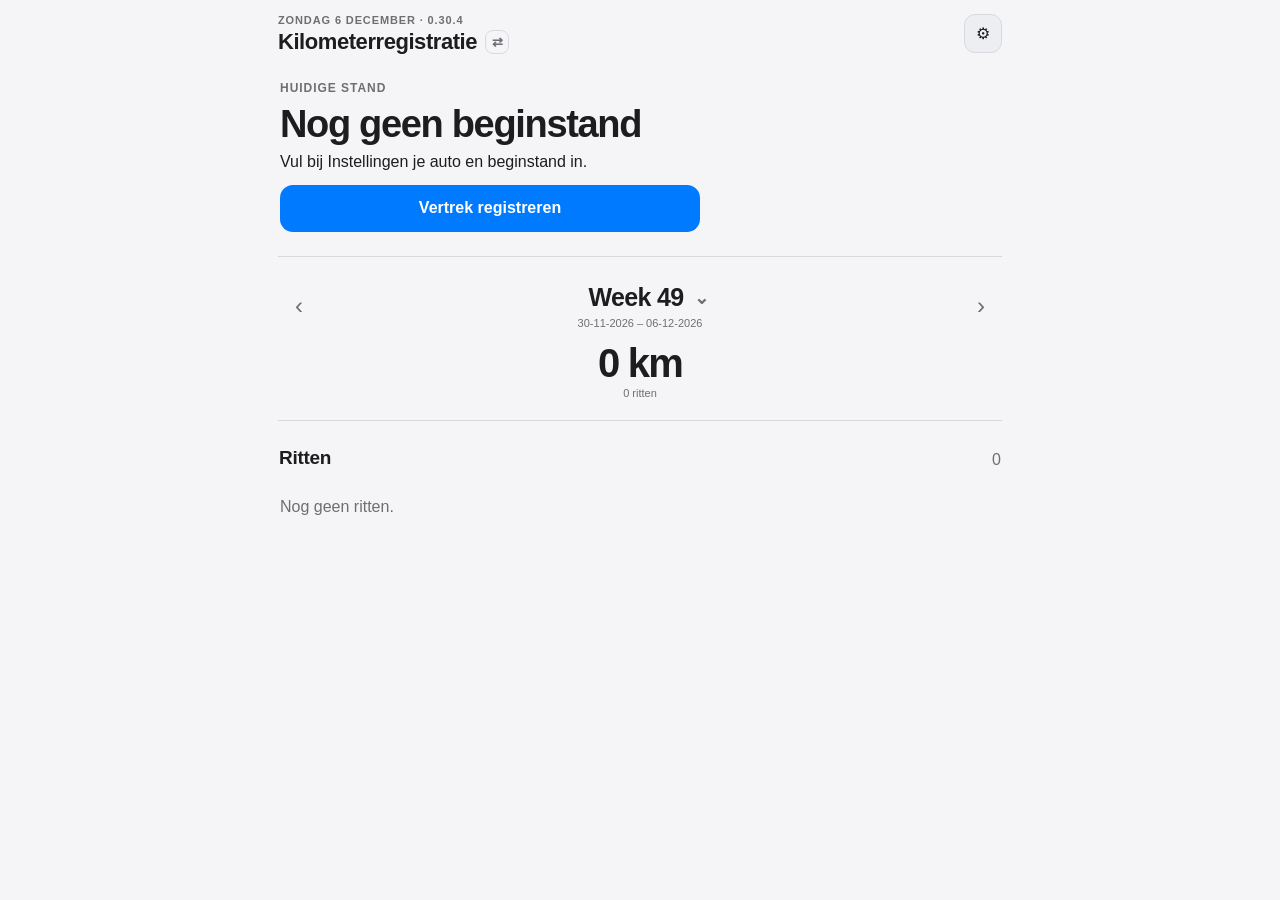
==== index.html @ e136c140 "Restore 0.31.3 feature state after rollback diagnosis" ====
<!doctype html>
<html lang="nl">
<head>
<meta charset="utf-8">
<meta name="viewport" content="width=device-width,initial-scale=1,viewport-fit=cover">
<meta name="theme-color" media="(prefers-color-scheme: light)" content="#f5f5f7">
<meta name="theme-color" media="(prefers-color-scheme: dark)" content="#0a0c0f">
<meta name="apple-mobile-web-app-capable" content="yes">
<meta name="apple-mobile-web-app-status-bar-style" content="black-translucent">
<meta name="apple-mobile-web-app-title" content="Kilometers">
<link rel="manifest" href="./manifest.webmanifest">
<link rel="icon" href="./app-icon.svg" type="image/svg+xml">
<title>Kilometerregistratie</title>
<style>
:root{--bg:#0d1117;--card:#161b22;--card2:#1d2430;--text:#f4f7fb;--muted:#9aa7b7;--line:#2a3442;--accent:#4da3ff;--good:#49d17d;--warn:#ffbd4a;--bad:#ff6767;--r:18px}
*{box-sizing:border-box;min-width:0}html,body{margin:0;background:var(--bg);color:var(--text);font-family:-apple-system,BlinkMacSystemFont,"Segoe UI",sans-serif}body{min-height:100dvh}button,input,select,textarea{font:inherit}.shell{width:100%;max-width:820px;margin:auto;padding:env(safe-area-inset-top) 16px calc(28px + env(safe-area-inset-bottom))}.top{position:sticky;top:0;z-index:10;display:flex;justify-content:space-between;align-items:center;padding:16px 0 20px;background:var(--bg)}.eyebrow,.kicker{font-size:12px;color:var(--muted);text-transform:uppercase;letter-spacing:.08em;font-weight:700}.top h1{margin:3px 0 0;font-size:24px}.hero,.box,.list-item,.summary,.notice,.empty,.accordion{background:var(--card);border:1px solid var(--line);border-radius:var(--r)}.hero{padding:20px;margin-bottom:16px}.hero h2{margin:7px 0;font-size:27px;line-height:1.15}.muted,small,.hint{color:var(--muted)}.btn,.mini,.iconbtn,.action{border:0;cursor:pointer}.btn{min-height:47px;padding:13px 15px;border-radius:13px;background:var(--accent);color:#fff;font-weight:750}.btn.secondary{background:var(--card2);border:1px solid var(--line)}.btn.danger{background:#4b1f24}.btn.full{width:100%}.mini,.iconbtn{padding:9px 11px;border-radius:11px;background:var(--card);border:1px solid var(--line);color:var(--text)}.row{display:flex;gap:9px;flex-wrap:wrap}.row>.btn{flex:1 1 150px}.section{margin-top:20px}.section-title{display:flex;justify-content:space-between;align-items:end;gap:10px;margin-bottom:9px}.section-title h2{margin:0;font-size:20px}.week-head{display:grid;grid-template-columns:42px 1fr 42px;align-items:center;gap:8px;margin-bottom:10px}.week-center{text-align:center}.week-center strong,.week-center small{display:block}.period-tabs{display:grid;grid-template-columns:repeat(4,minmax(0,1fr));gap:5px;padding:5px;margin-bottom:10px;border:1px solid var(--line);border-radius:13px;background:#101722}.period-tabs button{min-width:0;padding:9px 6px;border:0;border-radius:9px;background:transparent;color:var(--muted);font-size:12px;font-weight:750;cursor:pointer}.period-tabs button.active{background:var(--card2);color:var(--text)}.ride-tools{display:grid;grid-template-columns:repeat(2,minmax(0,1fr));gap:8px;margin-top:9px}.ride-tool{padding:11px 12px;border:1px solid var(--line);border-radius:12px;background:#101722;color:var(--text);font-weight:700;text-align:center;cursor:pointer}.route-points{display:grid;gap:7px;margin-top:10px}.route-point{display:flex;gap:9px;align-items:flex-start;padding:10px 11px;border:1px solid var(--line);border-radius:11px;background:#101722}.route-point-icon{flex:0 0 26px;font-size:18px;text-align:center}.route-point-main{flex:1}.route-point-main strong,.route-point-main small{display:block}.route-point-main small{margin-top:2px}.route-point-km{white-space:nowrap;font-size:12px;color:var(--muted)}.summary{overflow:hidden}.summary-head{padding:16px}.summary-label{font-size:11px;color:var(--muted);text-transform:uppercase;letter-spacing:.06em;font-weight:700}.summary-total{display:flex;justify-content:space-between;align-items:end;gap:10px;margin-top:6px}.summary-total strong{font-size:30px;line-height:1}.summary-parts{display:flex;border-top:1px solid var(--line)}.summary-part{flex:1;padding:12px 13px}.summary-part+.summary-part{border-left:1px solid var(--line)}.summary-part span,.summary-part strong{display:block}.summary-part span{font-size:11px;color:var(--muted)}.summary-part strong{margin-top:3px;font-size:16px}.list{display:grid;gap:9px}.list-item{display:flex;align-items:center;gap:11px;padding:13px}.trip{cursor:pointer}.trip-date{flex:0 0 58px;font-size:12px;color:var(--muted)}.trip-main{flex:1;overflow:hidden}.trip-main strong,.trip-main small{display:block}.trip-main small{margin-top:3px}.trip-km{font-weight:800;white-space:nowrap}.chev{font-size:24px;color:var(--muted)}.empty{padding:20px;text-align:center;color:var(--muted)}.form-group{margin:13px 0;width:100%;overflow:hidden}.form-group label{display:block;margin-bottom:6px;font-size:13px;font-weight:700}.form-group input,.form-group select,.form-group textarea{display:block;width:100%;max-width:100%;min-width:0;padding:12px;border:1px solid var(--line);border-radius:11px;background:#0f141b;color:var(--text)}.form-group input[type=date],.form-group input[type=datetime-local]{width:100%;min-width:0;max-width:100%}.form-group textarea{min-height:86px;resize:vertical}.hint{font-size:12px;line-height:1.4}.notice{padding:13px;color:var(--muted);margin:12px 0}.notice.warning{border-color:#6b5424;color:#ffd98a}.route{padding:13px;margin:10px 0;border:1px solid var(--line);border-radius:13px;background:#101722}.route strong,.route small{display:block}.route small{margin-top:4px}.status{display:inline-flex;align-items:center;gap:6px;padding:6px 9px;border:1px solid var(--line);border-radius:999px;font-size:12px;color:var(--muted)}.dot{width:8px;height:8px;border-radius:50%;background:var(--good)}
.accordion{width:100%;margin-bottom:9px;overflow:hidden}.accordion summary{display:flex;align-items:center;gap:10px;padding:15px;list-style:none;cursor:pointer;user-select:none}.accordion summary::-webkit-details-marker{display:none}.accordion-title{flex:1}.accordion-title strong,.accordion-title small{display:block}.accordion-title small{margin-top:3px;white-space:normal;overflow-wrap:anywhere}.accordion-arrow{color:var(--muted);font-size:20px;transition:.18s}.accordion[open] .accordion-arrow{transform:rotate(90deg)}.accordion-body{padding:0 15px 15px;border-top:1px solid var(--line);overflow:hidden}.accordion-body>.form-group:first-child{margin-top:15px}.action-list{display:grid;gap:8px;margin-top:14px}.action{display:flex;align-items:center;gap:10px;width:100%;padding:13px;background:#101722;border:1px solid var(--line);border-radius:12px;color:var(--text);text-align:left}.action-main{flex:1}.action-main strong,.action-main small{display:block}.action-main small{margin-top:3px;white-space:normal;overflow-wrap:anywhere}.location-list{display:grid;gap:8px;margin-top:12px}.location-item{display:flex;align-items:center;gap:9px;padding:11px;border:1px solid var(--line);border-radius:12px;background:#101722}.location-main{flex:1;overflow:hidden}.location-main strong,.location-main small{display:block}.location-main small{margin-top:3px;white-space:normal;overflow-wrap:anywhere}.location-actions{display:flex;gap:5px;margin-left:auto}.grid2{display:grid;grid-template-columns:repeat(2,minmax(0,1fr));gap:8px}.sticky-save{position:sticky;bottom:10px;padding-top:10px;background:linear-gradient(transparent,var(--bg) 40%)}
.modal{position:fixed;inset:0;z-index:50;overflow:auto;padding:20px 12px calc(20px + env(safe-area-inset-bottom));background:rgba(0,0,0,.65)}.modal[hidden]{display:none}.modal-panel{width:100%;max-width:620px;margin:3vh auto;background:var(--bg);border:1px solid var(--line);border-radius:20px;padding:15px}.modal-head{display:flex;justify-content:space-between;align-items:center;gap:10px}.modal-head h2{margin:0;font-size:21px}.close{width:39px;height:39px;border:0;border-radius:50%;background:var(--card2);color:var(--text);font-size:23px}.detail-hero{padding:16px;margin:10px 0 12px;border:1px solid var(--line);border-radius:16px;background:linear-gradient(180deg,#182230,#121820)}.detail-date{font-size:12px;color:var(--muted);margin-bottom:8px}.detail-route{font-size:22px;font-weight:800;line-height:1.2}.detail-route .arrow{color:var(--accent);padding:0 4px}.detail-address{margin-top:7px;font-size:12px;color:var(--muted);line-height:1.4}.detail-grid{display:grid;grid-template-columns:repeat(2,minmax(0,1fr));gap:8px;margin:10px 0}.detail-item{padding:12px;border:1px solid var(--line);border-radius:12px;background:#101722}.detail-item span,.detail-item strong{display:block}.detail-item span{font-size:10px;color:var(--muted);text-transform:uppercase}.detail-item strong{margin-top:4px}.pill{display:inline-flex;padding:6px 9px;border:1px solid var(--line);border-radius:999px;background:var(--card2);font-size:12px;font-weight:700}.detail-note{padding:12px;border:1px solid var(--line);border-radius:12px;background:#101722;line-height:1.4}.divider{height:1px;background:var(--line);margin:15px 0}.toast{position:fixed;z-index:90;left:50%;bottom:26px;max-width:88vw;padding:11px 14px;border-radius:999px;background:#f4f7fb;color:#111;font-weight:700;text-align:center;opacity:0;transform:translate(-50%,12px);transition:.2s;pointer-events:none}.toast.show{opacity:1;transform:translate(-50%,0)}.print-only{display:none}
.day-grid{display:grid;grid-template-columns:repeat(7,minmax(0,1fr));gap:6px;margin:10px 0}.day-option{position:relative}.day-option input{position:absolute;opacity:0;pointer-events:none}.day-option span{display:flex;align-items:center;justify-content:center;min-height:42px;padding:8px 3px;border:1px solid var(--line);border-radius:10px;background:#101722;color:var(--muted);font-size:11px;font-weight:750;cursor:pointer}.day-option input:checked+span{border-color:var(--accent);background:rgba(77,163,255,.13);color:var(--text)}.route-point[data-action]{cursor:pointer}.route-point[data-action]:active{transform:scale(.995)}.route-point-action{align-self:center;color:var(--muted);font-size:21px}.event-actions{display:grid;grid-template-columns:1fr 1fr;gap:8px;margin-top:14px}.suggestion-note{margin-top:6px;font-size:11px;color:var(--muted)}.arrival-location-card{margin:10px 0 12px;padding:13px;border:1px solid var(--line);border-radius:13px;background:#101722}.arrival-location-card strong,.arrival-location-card small{display:block}.arrival-location-card small{margin-top:4px}.arrival-location-change{margin-top:7px;color:var(--accent);font-size:11px;font-weight:700}.recognition-chip{display:inline-flex;margin-top:7px;padding:5px 8px;border:1px solid var(--line);border-radius:999px;color:var(--muted);font-size:10px}.recognition-chip.good{border-color:rgba(73,209,125,.45);color:#9be8b8}.recognition-chip.warn{border-color:rgba(255,189,74,.45);color:#ffd98a}
.trip-type-grid{display:grid;grid-template-columns:repeat(3,minmax(0,1fr));gap:7px;margin:8px 0 16px}.trip-type-option{position:relative}.trip-type-option input{position:absolute;opacity:0;pointer-events:none}.trip-type-option span{display:flex;flex-direction:column;align-items:center;justify-content:center;min-height:52px;padding:10px 6px;border:1px solid var(--line);border-radius:12px;background:#101722;color:var(--muted);font-size:12px;font-weight:750;text-align:center;cursor:pointer}.trip-type-option.suggested span::after{content:'Voorstel';display:block;margin-top:3px;font-size:9px;letter-spacing:.05em;text-transform:uppercase;color:var(--accent)}.trip-type-option input:checked+span{border-color:var(--accent);background:rgba(77,163,255,.13);color:var(--text);box-shadow:inset 0 0 0 1px var(--accent)}.trip-type-hint{margin:-8px 0 14px;text-align:center;font-size:11px;color:var(--muted)}.odo-card{padding:18px 14px 14px;border:1px solid #313b49;border-radius:17px;background:linear-gradient(180deg,#111820,#05080c);box-shadow:inset 0 1px 0 rgba(255,255,255,.04),0 8px 24px rgba(0,0,0,.22);text-align:center}.odo-caption{font-size:10px;letter-spacing:.14em;text-transform:uppercase;color:#8390a0;font-weight:800}.odo-display{display:flex;justify-content:center;gap:3px;margin:11px auto 7px;max-width:100%;overflow:hidden}.odo-digit{display:flex;align-items:center;justify-content:center;width:min(46px,13vw);height:58px;border:1px solid #313947;border-radius:7px;background:linear-gradient(180deg,#242b34,#0a0d11 52%,#1a2027);box-shadow:inset 0 1px 1px rgba(255,255,255,.08),inset 0 -1px 1px rgba(0,0,0,.8);color:#f8fafc;font-family:"SFMono-Regular",Consolas,monospace;font-size:32px;font-weight:750;line-height:1}.odo-digit.swipeable{touch-action:none;user-select:none;-webkit-user-select:none;cursor:ns-resize;position:relative}.odo-digit.swipeable::before{content:'⌃';position:absolute;top:1px;font-family:-apple-system,BlinkMacSystemFont,"Segoe UI",sans-serif;font-size:8px;color:#647181}.odo-digit.swipeable::after{content:'⌄';position:absolute;bottom:1px;font-family:-apple-system,BlinkMacSystemFont,"Segoe UI",sans-serif;font-size:8px;color:#647181}.odo-digit.swipe-flash{border-color:var(--accent);box-shadow:0 0 0 1px var(--accent),inset 0 1px 1px rgba(255,255,255,.08)}.odo-unit{font-size:11px;color:#8390a0;font-weight:800;letter-spacing:.08em}.odo-source{margin-top:8px;color:var(--muted);font-size:12px}.estimate-list{display:grid;grid-template-columns:repeat(2,minmax(0,1fr));gap:7px;margin-top:10px}.estimate-choice{padding:11px 8px;border:1px solid var(--line);border-radius:11px;background:#101722;color:var(--text);text-align:left;cursor:pointer}.estimate-choice strong,.estimate-choice small{display:block}.estimate-choice strong{font-size:15px}.estimate-choice small{margin-top:2px;font-size:10px}.estimate-choice.active{border-color:var(--accent);background:rgba(77,163,255,.12)}.odo-actions{display:grid;grid-template-columns:1fr 1fr;gap:8px;margin-top:12px}.odo-edit{margin-top:10px;padding:12px;border:1px solid var(--line);border-radius:12px;background:#101722}.odo-edit[hidden]{display:none}.arrival-note{margin:10px 0 0;text-align:center;font-size:11px;color:var(--muted)}.odo-swipe-hint{margin:8px 0 0;text-align:center;font-size:10px;color:#7f8b99}
@media(max-width:480px){.day-grid{grid-template-columns:repeat(4,minmax(0,1fr))}.event-actions{grid-template-columns:1fr}.odo-digit{height:52px;font-size:28px}.estimate-list{grid-template-columns:1fr}.odo-actions{grid-template-columns:1fr}.shell{padding-left:12px;padding-right:12px}.period-tabs{gap:3px;padding:4px}.period-tabs button{font-size:11px;padding:8px 4px}.ride-tools{grid-template-columns:1fr 1fr}.grid2,.detail-grid{grid-template-columns:1fr}.summary-parts{flex-wrap:wrap}.summary-part{flex:1 1 33%}.row{flex-direction:column}.row>.btn{flex:auto;width:100%}.location-item{align-items:flex-start;flex-wrap:wrap}.location-main{flex:1 1 180px}.grid2.buttons{grid-template-columns:1fr}.accordion-body{padding:0 13px 13px}.accordion summary{padding:14px}}
@media print{body{background:#fff;color:#000}.shell,.modal,.toast{display:none!important}.print-only{display:block;padding:20px}.print-only .summary,.print-only .list-item{background:#fff;color:#000;border-color:#ccc}.print-only small,.print-only .muted{color:#555}}
.period-navigator{margin-top:2px;padding:12px;background:var(--card);border:1px solid var(--line);border-radius:var(--r);touch-action:pan-y;user-select:none;-webkit-user-select:none}.period-nav-head{display:grid;grid-template-columns:42px minmax(0,1fr) 42px;align-items:center;gap:8px;margin-bottom:10px}.period-center{text-align:center;display:flex;flex-direction:column;align-items:center;gap:3px}.period-center strong{font-size:18px;line-height:1.15}.period-center small{font-size:11px}.period-mode-chip{border:1px solid var(--line);border-radius:999px;padding:5px 10px;background:var(--card2);color:var(--text);font-size:11px;font-weight:800;cursor:pointer}.period-mode-chip::after{content:' ▾';color:var(--muted)}.period-arrow-spacer{width:42px}.period-navigator .summary{border-radius:14px}.period-gesture-hint{margin-top:9px;text-align:center;color:var(--muted);font-size:10px;line-height:1.35}.period-choice-list{display:grid;grid-template-columns:repeat(2,minmax(0,1fr));gap:8px;margin-top:14px}.period-choice{min-height:52px;padding:10px;border:1px solid var(--line);border-radius:12px;background:#101722;color:var(--text);font-weight:750;text-align:center;cursor:pointer}.period-choice.active{border-color:var(--accent);background:rgba(77,163,255,.13)}

/* 0.22.0 — rustige, doorlopende iOS-achtige weergave */
:root{--bg:#0a0c0f;--card:#11151a;--card2:#171c23;--line:#242a33;--r:14px}
body{background:var(--bg)}
.shell{max-width:760px;padding-left:18px;padding-right:18px}
.top{padding:14px 0 16px;background:rgba(10,12,15,.94);backdrop-filter:saturate(140%) blur(14px);-webkit-backdrop-filter:saturate(140%) blur(14px)}
.top h1{font-size:22px;letter-spacing:-.02em}.eyebrow{font-size:11px}
.hero{background:transparent;border:0;border-bottom:1px solid var(--line);border-radius:0;padding:10px 2px 24px;margin:0 0 6px}
.hero h2{font-size:32px;letter-spacing:-.035em;margin:8px 0 6px}.hero p{margin:6px 0 14px}
.hero .btn.full{max-width:420px}.hero .btn.secondary{background:transparent;border:0;color:var(--accent);padding-left:7px;padding-right:7px;min-height:40px}
.hero .row{margin-top:13px!important}.ride-tools{display:flex;gap:2px;margin-top:5px;flex-wrap:wrap}.ride-tool{flex:1 1 120px;background:transparent;border:0;border-radius:0;color:var(--muted);padding:9px 8px;font-weight:650}.ride-tool:active{color:var(--text)}
.status{border:0;background:transparent;padding:5px 0}.dot{width:7px;height:7px}
.period-navigator{margin-top:0!important;padding:20px 0 18px!important;background:transparent!important;border:0!important;border-bottom:1px solid var(--line)!important;border-radius:0!important}
.period-nav-head{margin-bottom:5px!important}.period-center{gap:4px!important}.period-center strong{font-size:25px!important;letter-spacing:-.025em}.period-center small{font-size:11px!important}.period-mode-chip{background:transparent!important;border:0!important;padding:3px 8px!important;color:var(--muted)!important}.period-mode-chip:active{color:var(--text)!important}
.period-navigator .mini{background:transparent;border:0;font-size:24px;color:var(--muted)}
.period-navigator .summary{background:transparent;border:0;border-radius:0!important;overflow:visible}.period-navigator .summary-head{padding:9px 0 3px}.period-navigator .summary-label{display:none}.period-navigator .summary-total{display:flex;flex-direction:column;align-items:center;gap:4px;margin:0}.period-navigator .summary-total strong{font-size:40px;letter-spacing:-.045em}.period-navigator .summary-total small{font-size:11px}
.period-navigator .summary-parts{justify-content:center;gap:20px;border:0;flex-wrap:wrap}.period-navigator .summary-part{flex:0 0 auto;padding:8px 0}.period-navigator .summary-part+.summary-part{border:0}.period-navigator .summary-part span,.period-navigator .summary-part strong{display:inline;font-size:11px}.period-navigator .summary-part strong{margin:0 0 0 4px;font-size:12px}.period-gesture-hint{margin-top:5px!important;opacity:.72}
.section{margin-top:26px}.section-title{margin-bottom:7px;padding:0 1px}.section-title h2{font-size:19px;letter-spacing:-.015em}
.list{gap:0;border-top:1px solid var(--line)}.list-item{background:transparent;border:0;border-bottom:1px solid var(--line);border-radius:0;padding:14px 2px}.trip-date{flex-basis:66px}.trip-main strong{font-size:14px}.trip-main small{font-size:11px}.trip-km{font-size:14px}.chev{font-size:20px;opacity:.65}.empty{background:transparent;border:0;border-radius:0;padding:22px 2px;text-align:left}
.route-points{gap:0;border-top:1px solid var(--line)}.route-point{background:transparent;border:0;border-bottom:1px solid var(--line);border-radius:0;padding:12px 2px}
.accordion{background:transparent;border:0;border-bottom:1px solid var(--line);border-radius:0;margin:0}.accordion summary{padding:16px 2px}.accordion-body{padding:0 2px 18px;border-top:0}.accordion-title small{font-size:11px}.accordion-arrow{font-size:18px}.action-list{gap:0;border-top:1px solid var(--line)}.action{background:transparent;border:0;border-bottom:1px solid var(--line);border-radius:0;padding:13px 2px}
.location-list{gap:0;border-top:1px solid var(--line)}.location-item{background:transparent;border:0;border-bottom:1px solid var(--line);border-radius:0;padding:12px 2px}.location-actions .mini{background:transparent;border:0;color:var(--accent)}
.notice{background:transparent;border:0;border-radius:0;padding:10px 0}.notice.warning{border:0;border-left:2px solid #6b5424;padding-left:10px}.route{background:transparent;border:0;border-left:2px solid var(--line);border-radius:0;padding:8px 0 8px 12px}
.form-group input,.form-group select,.form-group textarea{background:#10141a;border-color:#252c35;border-radius:10px}.sticky-save{background:linear-gradient(transparent,var(--bg) 44%)}
.modal-panel{border-color:#252c35}.detail-hero{border:0;background:#10141a}.detail-item,.detail-note{background:#10141a;border-color:#252c35}
@media(max-width:520px){.shell{padding-left:16px;padding-right:16px}.hero h2{font-size:30px}.period-center strong{font-size:23px!important}.period-navigator .summary-total strong{font-size:38px}.period-navigator .summary-parts{gap:13px}.trip-date{flex-basis:60px}}


/* 0.23.0 — focus op rit, tijd en rustige interactie */
.active-route{display:grid;gap:4px;margin:10px 0 12px;font-size:28px;line-height:1.08;letter-spacing:-.035em}.active-route span{font-size:20px;color:var(--accent);line-height:1}.active-meta{display:flex;gap:10px;align-items:center;justify-content:space-between;flex-wrap:wrap;color:var(--muted);font-size:12px}.arrival-main{margin-top:18px;min-height:52px}.active-points{margin-top:7px}.home-odometer{font-size:38px!important}.smart-insight{margin-top:12px;padding:9px 0;border-top:1px solid var(--line);color:var(--muted);font-size:12px;line-height:1.45}.smart-insight strong{color:var(--text)}
.trip-group{margin-top:18px}.trip-group:first-child{margin-top:0}.trip-group-title{padding:0 2px 7px;color:var(--muted);font-size:11px;font-weight:800;text-transform:uppercase;letter-spacing:.06em}.backup-reminder{display:flex;align-items:center;justify-content:space-between;gap:12px;padding:11px 2px;border-bottom:1px solid var(--line);color:var(--muted);font-size:12px}.backup-reminder button{border:0;background:transparent;color:var(--accent);font-weight:750;padding:6px 0}.backup-status{padding-top:13px}.backup-status strong,.backup-status small{display:block}.backup-status small{margin-top:4px}.active-dock{position:fixed;z-index:25;left:50%;bottom:max(10px,env(safe-area-inset-bottom));transform:translateX(-50%);width:min(calc(100% - 24px),620px);display:flex;gap:6px;padding:7px;background:rgba(18,22,28,.94);border:1px solid var(--line);border-radius:16px;box-shadow:0 12px 34px rgba(0,0,0,.4);backdrop-filter:blur(18px);-webkit-backdrop-filter:blur(18px)}.active-dock button{flex:1;min-height:43px;border:0;border-radius:11px;background:transparent;color:var(--text);font-weight:750}.active-dock .dock-arrive{background:var(--accent);color:#fff;flex:1.25}.has-active-trip .shell{padding-bottom:calc(105px + env(safe-area-inset-bottom))}.period-gesture-hint{display:none!important}
.undo-completion{display:flex;align-items:center;justify-content:space-between;gap:14px;padding:12px 2px;border-bottom:1px solid var(--line)}.undo-completion-copy{min-width:0}.undo-completion strong,.undo-completion small{display:block}.undo-completion strong{font-size:13px}.undo-completion small{margin-top:2px;color:var(--muted);font-size:11px;white-space:nowrap;overflow:hidden;text-overflow:ellipsis}.undo-completion button{flex:0 0 auto;border:0;background:transparent;color:var(--accent);font-weight:800;padding:7px 0}
@media(max-width:520px){.active-route{font-size:26px}.active-meta{align-items:flex-start;flex-direction:column;gap:5px}.active-dock{width:calc(100% - 18px);bottom:max(7px,env(safe-area-inset-bottom))}.active-dock button{font-size:12px}}


/* 0.24.0 — ritten inline en veegacties */
.trip-entry{position:relative}.trip-swipe-row{position:relative;overflow:hidden}.trip-swipe-actions{position:absolute;z-index:1;inset:0 0 0 auto;display:flex;justify-content:flex-end}.trip-swipe-action{width:84px;border:0;color:#fff;font-size:12px;font-weight:800}.swipe-edit{background:#2869b6}.swipe-delete{background:#9b3037}.trip-swipe-row.delete-armed .swipe-delete{background:#c73d46}.trip-swipe-surface{position:relative;z-index:2;background:var(--bg)!important;touch-action:pan-y;transition:transform .18s ease;user-select:none;-webkit-user-select:none}.trip-swipe-surface .chev{transition:transform .16s ease}.trip-entry.expanded .trip-swipe-surface{border-bottom-color:transparent}.trip-entry.expanded .trip-swipe-surface .chev{transform:rotate(90deg)}
.trip-inline-details{padding:2px 2px 14px 13px;border-bottom:1px solid var(--line)}.trip-inline-grid{display:grid;grid-template-columns:repeat(3,minmax(0,1fr));gap:12px;padding:8px 0}.trip-inline-item span,.trip-inline-item strong{display:block}.trip-inline-item span{font-size:10px;color:var(--muted);text-transform:uppercase;letter-spacing:.05em}.trip-inline-item strong{margin-top:3px;font-size:12px}.trip-inline-note{margin-top:4px;color:var(--muted);font-size:12px;line-height:1.4}.trip-inline-meta{margin-top:6px;color:var(--muted);font-size:11px}.trip-inline-actions{display:flex;justify-content:flex-end;margin-top:8px}.trip-inline-actions button{border:0;background:transparent;color:var(--accent);padding:5px 0 5px 12px;font-weight:750}.trip-swipe-hint{margin-top:5px;color:var(--muted);font-size:11px}
@media(max-width:520px){.trip-inline-details{padding-left:13px}.trip-inline-grid{grid-template-columns:repeat(2,minmax(0,1fr));gap:9px 14px}.trip-swipe-action{width:78px}}

/* 0.25.0 — swipe opent direct bewerken; tussenpunten en adressen inline */
.swipe-row{position:relative;overflow:hidden;border-radius:12px}.swipe-actions{position:absolute;z-index:1;inset:0 0 0 auto;display:flex;justify-content:flex-end}.swipe-action{width:84px;border:0;color:#fff;font-size:12px;font-weight:800}.swipe-edit{background:#2869b6}.swipe-delete{background:#9b3037}.swipe-row.delete-armed .swipe-delete{background:#c73d46}.swipe-surface{position:relative;z-index:2;touch-action:pan-y;transition:transform .18s ease;user-select:none;-webkit-user-select:none}.inline-route-stack{margin:8px 0 10px;border-top:1px solid var(--line);border-bottom:1px solid var(--line)}.inline-route-stop{display:grid;grid-template-columns:22px 1fr;gap:8px;padding:10px 0}.inline-route-stop+.inline-route-stop{border-top:1px solid var(--line)}.inline-route-stop .stop-icon{color:var(--accent);font-size:12px;padding-top:2px;text-align:center}.inline-route-stop strong,.inline-route-stop small{display:block}.inline-route-stop small{margin-top:2px;line-height:1.35}.inline-waypoint-title{padding:8px 0 4px;color:var(--muted);font-size:10px;font-weight:800;text-transform:uppercase;letter-spacing:.06em}.inline-event-swipe{margin:0 -2px}.inline-event-surface{display:grid;grid-template-columns:26px minmax(0,1fr) auto;gap:8px;align-items:start;padding:10px 2px;background:var(--bg);border-top:1px solid var(--line);cursor:pointer}.inline-event-icon{text-align:center}.inline-event-main strong,.inline-event-main small{display:block}.inline-event-main small{margin-top:2px;line-height:1.35}.inline-event-km{white-space:nowrap;color:var(--muted);font-size:11px;padding-top:2px}.location-swipe-row{border-radius:10px}.location-swipe-surface{background:#10141a!important}.location-swipe-surface .chev{margin-left:auto}.trip-inline-meta{margin-top:8px}.trip-inline-details .trip-inline-actions{margin-top:10px}.swipe-delete-off-note{margin-top:5px;color:var(--muted);font-size:11px}
@media(max-width:520px){.swipe-action{width:78px}.inline-event-surface{grid-template-columns:24px minmax(0,1fr) auto}.inline-route-stack{margin-left:0}}


/* 0.26.0 — categorie-kleuren, kilometerstanden en privé-tijden */
:root{--business:#a875ff;--commute:#4da3ff;--private:#49d17d}
.category-business{--category-color:var(--business)}.category-commute{--category-color:var(--commute)}.category-private{--category-color:var(--private)}.category-other{--category-color:var(--muted)}
.trip-swipe-surface.category-business,.trip-swipe-surface.category-commute,.trip-swipe-surface.category-private{border-left:3px solid var(--category-color)!important;padding-left:10px}
.trip-swipe-surface.category-business .trip-km,.trip-swipe-surface.category-commute .trip-km,.trip-swipe-surface.category-private .trip-km{color:var(--category-color)}
.summary-part.category-business strong,.summary-part.category-business span{color:var(--business)}.summary-part.category-commute strong,.summary-part.category-commute span{color:var(--commute)}.summary-part.category-private strong,.summary-part.category-private span{color:var(--private)}
.status.category-business{border-color:var(--business);color:var(--business)}.status.category-commute{border-color:var(--commute);color:var(--commute)}.status.category-private{border-color:var(--private);color:var(--private)}.status.category-business .dot{background:var(--business)}.status.category-commute .dot{background:var(--commute)}.status.category-private .dot{background:var(--private)}
.trip-type-option.category-business input:checked+span{border-color:var(--business);background:rgba(168,117,255,.13);box-shadow:inset 0 0 0 1px var(--business)}.trip-type-option.category-commute input:checked+span{border-color:var(--commute);background:rgba(77,163,255,.13);box-shadow:inset 0 0 0 1px var(--commute)}.trip-type-option.category-private input:checked+span{border-color:var(--private);background:rgba(73,209,125,.13);box-shadow:inset 0 0 0 1px var(--private)}
.trip-type-option.category-business.suggested span::after{color:var(--business)}.trip-type-option.category-commute.suggested span::after{color:var(--commute)}.trip-type-option.category-private.suggested span::after{color:var(--private)}
.private-time-grid{display:grid;grid-template-columns:repeat(2,minmax(0,1fr));gap:10px}.private-time-grid .form-group{margin:0}.route-points-swipe{gap:7px}.route-points-swipe .inline-event-swipe{border-radius:11px}.route-points-swipe .inline-event-surface{padding:10px 11px;border:1px solid var(--line);border-radius:11px;background:#101722}
@media(max-width:420px){.private-time-grid{grid-template-columns:1fr}}

/* 0.26.1 — autosave instellingen, schuifjes en compacte datum/tijdvelden */
.form-group input[type=date],.form-group input[type=time],.form-group input[type=datetime-local]{display:block;width:100%;max-width:100%;min-width:0;inline-size:100%;overflow:hidden}
.form-group input[type=date]::-webkit-date-and-time-value,.form-group input[type=time]::-webkit-date-and-time-value,.form-group input[type=datetime-local]::-webkit-date-and-time-value{text-align:left;min-width:0}
.time-pair{display:grid;grid-template-columns:repeat(auto-fit,minmax(210px,1fr));gap:8px}.private-time-grid{display:grid;grid-template-columns:repeat(auto-fit,minmax(140px,1fr));gap:8px}.time-pair>.form-group,.private-time-grid>.form-group{margin:8px 0}
.settings-autosave{margin:-2px 0 14px;color:var(--muted);font-size:12px}.range-setting{padding:14px 0 4px;border-top:1px solid var(--line)}.range-setting-head{display:flex;align-items:flex-start;justify-content:space-between;gap:12px}.range-setting-head strong,.range-setting-head small{display:block}.range-setting-head small{margin-top:3px;line-height:1.35}.range-value{flex:0 0 auto;color:var(--accent);font-size:12px;font-weight:800;white-space:nowrap}.range-setting input[type=range]{width:100%;margin:14px 0 4px;accent-color:var(--accent)}.range-scale{display:flex;justify-content:space-between;color:var(--muted);font-size:10px}.toggle-list{display:grid;gap:2px;margin-top:10px}.toggle-row{display:flex;align-items:center;gap:14px;padding:12px 0;border-bottom:1px solid var(--line)}.toggle-row:last-child{border-bottom:0}.toggle-copy{flex:1}.toggle-copy strong,.toggle-copy small{display:block}.toggle-copy small{margin-top:3px;line-height:1.35}.toggle{position:relative;display:inline-block;flex:0 0 50px;width:50px;height:30px}.toggle input{position:absolute;opacity:0;pointer-events:none}.toggle-slider{position:absolute;inset:0;border-radius:999px;background:#343d49;transition:.18s;cursor:pointer}.toggle-slider::after{content:'';position:absolute;width:24px;height:24px;left:3px;top:3px;border-radius:50%;background:#fff;box-shadow:0 1px 4px rgba(0,0,0,.35);transition:.18s}.toggle input:checked+.toggle-slider{background:var(--accent)}.toggle input:checked+.toggle-slider::after{transform:translateX(20px)}


/* 0.26.2 — compacte rit-tijdlijn en privédeel */
.trip-km-stack{display:flex;flex-direction:column;align-items:flex-end;line-height:1.15}.trip-km-stack>span{font-size:14px;font-weight:800}.trip-private-sub{display:block!important;margin-top:3px;color:var(--private)!important;font-size:10px!important;font-weight:700;white-space:nowrap}
.inline-route-stop{grid-template-columns:66px 22px minmax(0,1fr);align-items:center}.inline-stop-time,.inline-event-time{color:var(--muted);font-size:10px;line-height:1.2;text-align:left}.inline-stop-time strong,.inline-event-time span,.inline-event-time strong{display:block}.inline-stop-time strong,.inline-event-time strong{color:var(--text);font-size:11px;font-weight:750}.inline-event-time span{margin-bottom:2px;font-size:9px}.inline-event-surface{grid-template-columns:66px 26px minmax(0,1fr) auto;align-items:center}
@media(max-width:520px){.inline-route-stop{grid-template-columns:60px 20px minmax(0,1fr)}.inline-event-surface{grid-template-columns:60px 24px minmax(0,1fr) auto}.trip-private-sub{font-size:9px!important}}

/* 0.27.4 — locaties en onderweg in dezelfde rijstijl als ritten */
.route-points-swipe,.location-list{gap:0;border-top:1px solid var(--line)}
.route-points-swipe .inline-event-swipe,.location-swipe-row{margin:0;border-radius:0}
.route-points-swipe .inline-event-surface,.location-swipe-surface{background:var(--bg)!important;border:0;border-bottom:1px solid var(--line);border-radius:0;padding:14px 2px;box-shadow:none}
.route-points-swipe .inline-event-surface,.location-swipe-surface{gap:11px}
.location-swipe-surface .chev{margin-left:auto}

/* 0.27.5 — volg het lichte/donkere systeemthema */
:root{color-scheme:dark}
@media (prefers-color-scheme:light){
:root{color-scheme:light;--bg:#f5f5f7;--card:#ffffff;--card2:#eceef2;--text:#1d1d1f;--muted:#6e6e73;--line:#d7d9de;--accent:#007aff;--good:#248a3d;--warn:#8a5b00;--bad:#d70015;--business:#6e4fc5;--commute:#006edc;--private:#248a3d}
html,body{background:var(--bg);color:var(--text)}
.top{background:rgba(245,245,247,.94)}
.period-tabs,.period-choice,.day-option span,.trip-type-option span,.arrival-location-card,.estimate-choice,.odo-edit{background:#fff}
.form-group input,.form-group select,.form-group textarea{background:#fff;border-color:var(--line);color:var(--text)}
.modal{background:rgba(0,0,0,.28)}.modal-panel{background:var(--bg);border-color:var(--line);box-shadow:0 18px 48px rgba(0,0,0,.16)}
.detail-hero,.detail-item,.detail-note{background:#fff;border-color:var(--line)}
.btn.secondary,.mini,.iconbtn,.close,.pill{background:var(--card2);color:var(--text)}.btn.danger{background:#ffe5e7;color:#a4000f}
.toggle-slider{background:#c7c7cc}
.notice.warning{border-left-color:#b37a00;color:#7a5100}.recognition-chip.good{border-color:rgba(36,138,61,.4);color:#187a32}.recognition-chip.warn{border-color:rgba(138,91,0,.4);color:#7a5100}
.active-dock{background:rgba(255,255,255,.94);box-shadow:0 12px 34px rgba(0,0,0,.16)}
.odo-card{border-color:#d0d4da;background:linear-gradient(180deg,#fff,#eef0f3);box-shadow:inset 0 1px 0 rgba(255,255,255,.8),0 8px 24px rgba(0,0,0,.08)}
.odo-digit{border-color:#c8ccd2;background:linear-gradient(180deg,#fff,#e3e6ea 52%,#f7f8f9);box-shadow:inset 0 1px 1px rgba(255,255,255,.9),inset 0 -1px 1px rgba(0,0,0,.12);color:#111}.odo-caption,.odo-unit,.odo-swipe-hint{color:#6e6e73}.odo-digit.swipeable::before,.odo-digit.swipeable::after{color:#8a8f98}
.toast{background:#1d1d1f;color:#fff}
}

/* 0.27.6 — locatie-acties in instellingen */
.location-quick-actions{display:grid;grid-template-columns:repeat(2,minmax(0,1fr));gap:8px;margin-top:13px}
.location-quick-actions.known{grid-template-columns:minmax(0,1fr) minmax(0,3fr)}
.location-quick-actions .btn{width:100%;min-width:0}
.location-quick-actions .current-known{border-color:rgba(73,209,125,.45);color:var(--good)}
.location-current-status{min-height:17px;margin-top:6px;color:var(--muted);font-size:11px;line-height:1.35}
.location-current-status.known{color:var(--good)}


/* 0.27.7 — slimme aankomstschatting en uitlegbaar voorstel */
.odo-source-row{display:flex;align-items:center;justify-content:center;gap:7px;margin-top:8px}.odo-source-row .odo-source{margin-top:0}.estimate-info-btn{display:inline-flex;align-items:center;justify-content:center;width:24px;height:24px;padding:0;border:1px solid var(--line);border-radius:50%;background:transparent;color:var(--muted);font-size:13px;font-weight:800;cursor:pointer}.estimate-info-btn:active{color:var(--text);border-color:var(--accent)}.arrival-info-popup{position:fixed;z-index:80;inset:0;display:flex;align-items:flex-end;justify-content:center;padding:18px 12px calc(18px + env(safe-area-inset-bottom));background:rgba(0,0,0,.58)}.arrival-info-popup[hidden]{display:none}.arrival-info-sheet{width:min(100%,560px);max-height:min(78dvh,680px);overflow:auto;padding:16px;background:var(--bg);border:1px solid var(--line);border-radius:20px;box-shadow:0 20px 55px rgba(0,0,0,.45)}.arrival-info-grid{display:grid;grid-template-columns:repeat(2,minmax(0,1fr));gap:8px;margin:12px 0}.arrival-info-item{padding:11px;border:1px solid var(--line);border-radius:12px;background:var(--card)}.arrival-info-item span,.arrival-info-item strong{display:block}.arrival-info-item span{font-size:10px;color:var(--muted);text-transform:uppercase;letter-spacing:.05em}.arrival-info-item strong{margin-top:4px;font-size:13px}.estimate-confidence{display:inline-flex;margin-top:5px;padding:6px 9px;border:1px solid var(--line);border-radius:999px;font-size:11px;font-weight:800}.estimate-confidence.high{border-color:rgba(73,209,125,.45);color:var(--good)}.estimate-confidence.medium{border-color:rgba(77,163,255,.45);color:var(--accent)}.estimate-confidence.low{border-color:rgba(255,189,74,.45);color:var(--warn)}.arrival-info-reason{margin-top:10px;color:var(--muted);font-size:12px;line-height:1.5}.arrival-info-note{margin-top:12px;padding-top:10px;border-top:1px solid var(--line);color:var(--muted);font-size:11px;line-height:1.45}@media(max-width:480px){.arrival-info-grid{grid-template-columns:1fr}.arrival-info-sheet{max-height:82dvh}}
@media (prefers-color-scheme:light){.arrival-info-popup{background:rgba(0,0,0,.28)}.arrival-info-sheet{box-shadow:0 18px 48px rgba(0,0,0,.18)}}


/* 0.27.8 — kleurmarkering locaties en compacte deelstatus */
:root{--home:#ff9f0a;--other:#8e8e93}
.location-type-home{--location-color:var(--home)}.location-type-work{--location-color:var(--commute)}.location-type-business{--location-color:var(--business)}.location-type-private{--location-color:var(--private)}.location-type-other{--location-color:var(--other)}
.location-swipe-surface.location-type-home,.location-swipe-surface.location-type-work,.location-swipe-surface.location-type-business,.location-swipe-surface.location-type-private,.location-swipe-surface.location-type-other{border-left:3px solid var(--location-color)!important;padding-left:10px}
.location-share-status{position:relative;display:inline-flex;align-items:center;justify-content:center;flex:0 0 26px;width:26px;height:26px;margin-left:auto;border:1px solid var(--line);border-radius:8px;color:var(--muted);font-size:15px;font-weight:800;line-height:1}.location-share-status.ask::after{content:'';position:absolute;right:3px;top:3px;width:5px;height:5px;border-radius:50%;background:var(--warn)}.location-share-status.always{border-color:rgba(77,163,255,.45);color:var(--accent);background:rgba(77,163,255,.10)}.location-share-status.never{opacity:.38}.location-share-status.never::after{content:'';position:absolute;width:18px;height:1.5px;background:currentColor;transform:rotate(-45deg);border-radius:999px}.location-swipe-surface .chev{margin-left:0}
@media (prefers-color-scheme:light){:root{--home:#b96800;--other:#6e6e73}}


/* 0.27.9 — tokenloze adres/GPS-koppeling via Nominatim */
.location-status-icons{display:flex;flex:0 0 34px;flex-direction:column;align-items:center;gap:5px;margin-left:auto}.location-status-icons .location-share-status{margin-left:0}.location-link-status{display:inline-flex;align-items:center;justify-content:center;width:34px;height:22px;padding:0 3px;border:1px solid var(--line);border-radius:7px;color:var(--muted);font-size:9px;font-weight:850;letter-spacing:-.06em;line-height:1;white-space:nowrap}.location-link-status.complete{border-color:rgba(73,209,125,.45);color:var(--good);background:rgba(73,209,125,.08)}.location-link-status.address-only,.location-link-status.gps-only{border-color:rgba(255,189,74,.45);color:var(--warn);background:rgba(255,189,74,.07)}.location-link-status.none{opacity:.35}.location-link-hint{margin-top:7px;padding:9px 10px;border:1px solid var(--line);border-radius:10px;background:var(--card);color:var(--muted);font-size:11px;line-height:1.4}.location-link-hint strong{color:var(--text)}.osm-attribution{margin-top:7px;font-size:10px;color:var(--muted)}.osm-attribution a{color:var(--muted)}


/* 0.28.0 — locatieoverzicht en compacte keuzevelden */
.location-sort{display:grid;grid-template-columns:1fr 1fr;gap:6px;margin-top:12px;padding:4px;border:1px solid var(--line);border-radius:12px;background:var(--card)}.location-sort button{min-height:34px;border:0;border-radius:8px;background:transparent;color:var(--muted);font-size:11px;font-weight:800;cursor:pointer}.location-sort button.active{background:var(--card2);color:var(--text)}.location-entry.expanded .location-swipe-surface .chev{transform:rotate(90deg)}.location-inline-details{margin:-3px 0 4px;padding:12px 12px 13px;border:1px solid var(--line);border-top:0;border-radius:0 0 12px 12px;background:var(--card)}.location-inline-grid{display:grid;grid-template-columns:repeat(2,minmax(0,1fr));gap:7px}.location-inline-item{padding:9px 10px;border:1px solid var(--line);border-radius:10px;background:#101722}.location-inline-item span,.location-inline-item strong{display:block}.location-inline-item span{font-size:9px;text-transform:uppercase;letter-spacing:.05em;color:var(--muted)}.location-inline-item strong{margin-top:3px;font-size:12px;overflow-wrap:anywhere}.location-inline-address{margin-top:8px;padding:9px 10px;border:1px solid var(--line);border-radius:10px;background:#101722;font-size:11px;line-height:1.4;color:var(--muted);overflow-wrap:anywhere}.location-choice-grid{display:grid;gap:7px}.location-choice-grid.type{grid-template-columns:repeat(5,minmax(0,1fr))}.location-choice-grid.share{grid-template-columns:repeat(3,minmax(0,1fr))}.location-choice{position:relative}.location-choice input{position:absolute;opacity:0;pointer-events:none}.location-choice span{display:flex;min-height:58px;flex-direction:column;align-items:center;justify-content:center;gap:4px;padding:7px 3px;border:1px solid var(--line);border-radius:11px;background:var(--card);color:var(--muted);font-size:10px;font-weight:800;text-align:center;cursor:pointer}.location-choice .choice-icon{font-size:18px;line-height:1}.location-choice input:checked+span{border-color:var(--accent);background:rgba(77,163,255,.12);color:var(--text);box-shadow:inset 0 0 0 1px var(--accent)}.location-choice.type-home input:checked+span{border-color:var(--home);box-shadow:inset 0 0 0 1px var(--home)}.location-choice.type-work input:checked+span{border-color:var(--commute);box-shadow:inset 0 0 0 1px var(--commute)}.location-choice.type-business input:checked+span{border-color:var(--business);box-shadow:inset 0 0 0 1px var(--business)}.location-choice.type-private input:checked+span{border-color:var(--private);box-shadow:inset 0 0 0 1px var(--private)}.location-choice.type-other input:checked+span{border-color:var(--other);box-shadow:inset 0 0 0 1px var(--other)}@media(max-width:420px){.location-choice-grid.type{gap:4px}.location-choice span{padding-left:2px;padding-right:2px;font-size:9px}.location-inline-grid{grid-template-columns:1fr}}


/* 0.28.2 — locatie-details uit echte ritregistraties */
.location-inline-details{margin:0;padding:2px 2px 14px 13px;border:0;border-bottom:1px solid var(--line);border-radius:0;background:transparent}
.location-inline-gps{padding:9px 0 10px;border-bottom:1px solid var(--line)}
.location-inline-gps span,.location-inline-gps strong,.location-inline-field span,.location-inline-field strong{display:block}
.location-inline-gps span,.location-inline-field span,.location-inline-counter span{font-size:10px;color:var(--muted);text-transform:uppercase;letter-spacing:.05em}
.location-inline-gps strong,.location-inline-field strong{margin-top:3px;font-size:12px;overflow-wrap:anywhere}
.location-inline-pair{display:grid;grid-template-columns:repeat(2,minmax(0,1fr));gap:14px;padding:10px 0}
.location-inline-counter{display:flex;align-items:end;justify-content:space-between;gap:12px;padding:10px 0 0;border-top:1px solid var(--line)}
.location-inline-counter strong{font-size:17px;line-height:1}


/* 0.28.3 — rustige bewerkvensters en tussenstops in locatieteller */
.edit-modal-head{padding-bottom:5px}.edit-modal-head .kicker{margin-bottom:3px}.edit-form{margin-top:2px}.edit-section{padding:15px 0;border-top:1px solid var(--line)}.edit-section:first-of-type{border-top:0;padding-top:8px}.edit-section-head{display:flex;align-items:flex-end;justify-content:space-between;gap:12px;margin-bottom:11px}.edit-section-head strong{font-size:13px}.edit-section-head small{font-size:10px;color:var(--muted);text-align:right}.edit-grid{display:grid;gap:9px}.edit-grid.two{grid-template-columns:repeat(2,minmax(0,1fr))}.edit-form .form-group{margin:0}.edit-form .form-group label{margin-bottom:5px;color:var(--muted);font-size:10px;font-weight:800;text-transform:uppercase;letter-spacing:.05em}.edit-form .form-group input,.edit-form .form-group select,.edit-form .form-group textarea{background:var(--card);border-color:var(--line);border-radius:10px;color:var(--text)}.edit-form .location-link-hint{margin-top:10px;padding:8px 0 0;border:0;border-top:1px solid var(--line);border-radius:0;background:transparent}.edit-form .osm-attribution{margin-top:5px}.edit-gps-action{margin:0 0 9px}.edit-trip-type-grid{display:grid;grid-template-columns:repeat(3,minmax(0,1fr));gap:7px}.edit-trip-type{position:relative}.edit-trip-type input{position:absolute;opacity:0;pointer-events:none}.edit-trip-type span{display:flex;align-items:center;justify-content:center;min-height:44px;padding:9px 6px;border:1px solid var(--line);border-radius:10px;background:var(--card);color:var(--muted);font-size:11px;font-weight:800;cursor:pointer}.edit-trip-type input:checked+span{color:var(--text);background:rgba(77,163,255,.1);box-shadow:inset 0 0 0 1px var(--accent);border-color:var(--accent)}.edit-trip-type.commute input:checked+span{border-color:var(--commute);box-shadow:inset 0 0 0 1px var(--commute)}.edit-trip-type.business input:checked+span{border-color:var(--business);box-shadow:inset 0 0 0 1px var(--business)}.edit-trip-type.private input:checked+span{border-color:var(--private);box-shadow:inset 0 0 0 1px var(--private)}.edit-warning{padding:10px 0;color:var(--muted);font-size:11px;line-height:1.4;border-top:1px solid var(--line)}.edit-actions{display:grid;gap:8px;padding-top:4px}.edit-actions .btn{width:100%}.edit-delete{margin-top:3px;border:0;background:transparent;color:var(--bad);min-height:38px;font-weight:750;cursor:pointer}.edit-status{min-height:18px;margin:4px 0;color:var(--muted);font-size:11px}.edit-location-behaviour{display:grid;gap:14px}.edit-form .location-choice-grid{margin-top:2px}@media(max-width:520px){.edit-grid.route{grid-template-columns:1fr}.edit-grid.two.keep-two{grid-template-columns:repeat(2,minmax(0,1fr))}.edit-section-head small{display:none}}


/* 0.28.4 — consistente lichte bewerkvelden */
.edit-form input,.edit-form select,.edit-form textarea{color-scheme:inherit}
.edit-form .edit-grid.keep-two input{font-variant-numeric:tabular-nums}
@media (prefers-color-scheme:light){
.edit-form .form-group input,.edit-form .form-group select,.edit-form .form-group textarea,.edit-trip-type span,.location-choice span{background:#fff;color:var(--text)}
.edit-form .btn.secondary{background:var(--card2);color:var(--text)}
}


/* 0.28.4 — compacte bewerkvensters op iPhone */
#locationForm input[name="lat"],#locationForm input[name="lng"]{font-size:11px;letter-spacing:-.02em;font-variant-numeric:tabular-nums}
#tripEditForm input[type="datetime-local"]{width:100%;max-width:100%;min-width:0;font-size:12px;letter-spacing:-.025em;font-variant-numeric:tabular-nums;overflow:hidden}
#tripEditForm input[type="datetime-local"]::-webkit-date-and-time-value{text-align:left;margin:0;min-width:0}
#tripEditForm input[type="datetime-local"]::-webkit-datetime-edit{padding:0;min-width:0}
#tripEditForm .edit-grid.two>.form-group{min-width:0;overflow:hidden}
@media(max-height:920px){
.modal:has(.edit-form){padding:calc(5px + env(safe-area-inset-top)) 8px calc(6px + env(safe-area-inset-bottom))}
.modal-panel:has(.edit-form){margin:0 auto;padding:10px 12px;border-radius:18px}
.edit-modal-head{padding-bottom:2px}.edit-modal-head .kicker{font-size:9px;margin-bottom:1px}.edit-modal-head h2{font-size:19px;line-height:1.05}.edit-modal-head .close{width:34px;height:34px;font-size:20px}
.edit-form{margin-top:0}.edit-section{padding:8px 0}.edit-section:first-of-type{padding-top:5px}.edit-section-head{margin-bottom:5px}.edit-section-head strong{font-size:12px}.edit-section-head small{font-size:9px}
.edit-grid{gap:6px}.edit-form .form-group label{margin-bottom:3px;font-size:9px}.edit-form .form-group input,.edit-form .form-group select,.edit-form .form-group textarea{min-height:38px;padding:8px 9px;font-size:13px;border-radius:9px}.edit-form .form-group textarea{min-height:42px;height:42px}
#tripEditForm input[type="datetime-local"]{padding:8px 5px;font-size:11px}
#locationForm input[name="lat"],#locationForm input[name="lng"]{font-size:10.5px;padding-left:7px;padding-right:7px}
.edit-trip-type span{min-height:36px;padding:6px 4px;font-size:10px}.edit-trip-type-grid{gap:5px}
.edit-gps-action{min-height:38px;margin:0 0 6px;padding:8px 10px;font-size:12px}.edit-form .location-link-hint{margin-top:6px;padding-top:5px;font-size:9.5px;line-height:1.3}.edit-form .osm-attribution{margin-top:3px;font-size:8.5px;line-height:1.25}
.edit-location-behaviour{gap:8px}.edit-form .location-choice-grid{gap:5px}.location-choice span{min-height:46px;padding:4px 2px;gap:2px;font-size:8.5px}.location-choice .choice-icon{font-size:15px}
.edit-form .hint{font-size:9.5px;line-height:1.3}.edit-warning{padding:6px 0;font-size:9px;line-height:1.25}.edit-status{min-height:0;margin:2px 0;font-size:9px}.edit-actions{gap:4px;padding-top:2px}.edit-actions .btn{min-height:38px;padding:8px 10px;font-size:12px}.edit-delete{min-height:28px;margin-top:0;font-size:10px}
}
@media(max-height:760px){
.edit-section{padding:6px 0}.edit-section-head{margin-bottom:4px}.edit-form .form-group input,.edit-form .form-group select,.edit-form .form-group textarea{min-height:35px;padding-top:6px;padding-bottom:6px}.location-choice span{min-height:42px}.edit-trip-type span{min-height:34px}.edit-gps-action{min-height:35px}.edit-form .location-link-hint{line-height:1.2}.edit-warning{padding:4px 0}
}


/* 0.28.5 — volwaardige bewerkpagina's */
.editor-view .top{display:none}
.editor-view .shell{max-width:820px;min-height:100dvh;padding:0 16px calc(78px + env(safe-area-inset-bottom))}
.editor-page{min-height:100dvh}
.editor-nav{position:sticky;top:0;z-index:24;display:grid;grid-template-columns:minmax(76px,1fr) auto minmax(76px,1fr);align-items:center;gap:8px;margin:0 -16px;padding:calc(8px + env(safe-area-inset-top)) 16px 9px;border-bottom:1px solid var(--line);background:var(--bg)}
.editor-nav-title{font-size:16px;font-weight:850;text-align:center;white-space:nowrap}
.editor-nav button{min-height:34px;padding:5px 0;border:0;background:transparent;font-size:12px;font-weight:800;cursor:pointer}
.editor-back{justify-self:start;color:var(--accent);text-align:left}
.editor-danger{justify-self:end;color:var(--bad);text-align:right}
.editor-nav-spacer{display:block}
.editor-content{width:100%;max-width:620px;margin:0 auto;padding:2px 0 10px}
.editor-page .edit-form{margin:0}
.editor-page .edit-section{padding:11px 0;border-top:1px solid var(--line)}
.editor-page .edit-section:first-of-type{padding-top:9px;border-top:0}
.editor-page .edit-section-head{margin-bottom:7px}
.editor-page .edit-section-head strong{font-size:14px}
.editor-page .edit-section-head small{font-size:9px}
.editor-page .edit-grid{gap:7px}
.editor-page .edit-form .form-group input,.editor-page .edit-form .form-group select,.editor-page .edit-form .form-group textarea{background:var(--card);border-color:var(--line);box-shadow:none}
.editor-page .edit-form .form-group textarea{min-height:48px;height:48px}
.editor-route-grid{grid-template-columns:1fr}
.editor-page .edit-trip-type span{background:var(--card)}
.editor-page .location-choice span{background:var(--card)}
.editor-link-action{display:inline-flex;align-items:center;gap:6px;margin:0 0 7px;padding:3px 0;border:0;background:transparent;color:var(--accent);font-size:11px;font-weight:800;cursor:pointer}
.editor-page .location-link-hint{margin-top:6px;padding-top:6px}
.editor-page .osm-attribution{margin-top:3px}
.editor-page .edit-warning{padding:7px 0 2px;border-top:1px solid var(--line)}
.editor-page .edit-status{min-height:0;margin:3px 0}
.editor-savebar{position:fixed;z-index:28;left:0;right:0;bottom:0;padding:8px 16px calc(8px + env(safe-area-inset-bottom));border-top:1px solid var(--line);background:var(--bg)}
.editor-savebar-inner{width:100%;max-width:620px;margin:0 auto}
.editor-savebar .btn{width:100%;min-height:44px}
@media(max-width:520px){
.editor-nav{grid-template-columns:76px 1fr 76px}.editor-nav-title{font-size:15px}.editor-content{max-width:none}
.editor-page .edit-grid.two.keep-two,.editor-page .edit-grid.two.editor-time-grid{grid-template-columns:repeat(2,minmax(0,1fr))}
.editor-page .edit-grid.two.editor-route-grid{grid-template-columns:1fr}
}
@media(max-height:920px){
.editor-view .shell{padding-bottom:calc(68px + env(safe-area-inset-bottom))}
.editor-nav{padding-top:calc(5px + env(safe-area-inset-top));padding-bottom:5px}.editor-nav button{min-height:30px}.editor-nav-title{font-size:14px}
.editor-page .edit-section{padding:7px 0}.editor-page .edit-section:first-of-type{padding-top:5px}.editor-page .edit-section-head{margin-bottom:4px}
.editor-page .edit-form .form-group input,.editor-page .edit-form .form-group select,.editor-page .edit-form .form-group textarea{min-height:35px;padding:6px 8px}
.editor-page .edit-form .form-group textarea{height:38px;min-height:38px}
.editor-page .edit-trip-type span{min-height:34px}.editor-page .location-choice span{min-height:42px}
.editor-link-action{margin-bottom:4px;padding:1px 0;font-size:10px}.editor-page .location-link-hint{margin-top:4px;padding-top:4px}.editor-page .osm-attribution{font-size:8px}
.editor-page .edit-warning{padding:4px 0 1px}.editor-savebar{padding-top:6px;padding-bottom:calc(6px + env(safe-area-inset-bottom))}.editor-savebar .btn{min-height:38px;padding:8px 10px}
}
@media (prefers-color-scheme:light){.editor-nav,.editor-savebar{background:var(--bg)}.editor-page .edit-form .form-group input,.editor-page .edit-form .form-group select,.editor-page .edit-form .form-group textarea,.editor-page .edit-trip-type span,.editor-page .location-choice span{background:#fff}}


/* 0.28.6 — subtiele periodegroottebediening */
.period-title-line{display:flex;align-items:center;justify-content:center;gap:3px}
.period-title-line strong{font-size:25px;letter-spacing:-.025em}
.period-scale-button{display:inline-flex;align-items:center;justify-content:center;width:30px;height:30px;margin-right:-25px;padding:0;border:0;background:transparent;color:var(--muted);font-size:18px;font-weight:800;line-height:1;cursor:pointer;border-radius:9px}
.period-scale-button:active{background:var(--card2);color:var(--text)}
.period-choice-help{display:grid;gap:7px;margin-top:12px;padding-top:10px;border-top:1px solid var(--line);color:var(--muted);font-size:11px;line-height:1.4}
.period-choice-help strong{color:var(--text)}
@media(max-width:520px){.period-title-line strong{font-size:23px}.period-scale-button{width:28px;height:28px;margin-right:-23px;font-size:17px}}


/* 0.28.7 — vertrekkeuzes inline op het hoofdscherm */
.hero.start-preparing .home-odometer,.hero.start-preparing p{opacity:.58;transition:opacity .2s ease}
.hero.start-preparing .btn.secondary{background:transparent;border:0;color:var(--muted);min-height:40px}
.start-inline-panel{padding:18px 0 19px;border-bottom:1px solid var(--line);animation:start-inline-in .26s cubic-bezier(.2,.8,.2,1)}
.start-inline-panel .form-group{margin:0}
.start-inline-choice{display:grid;gap:15px}
.start-inline-panel .form-group>label{margin-bottom:6px;color:var(--muted);font-size:10px;font-weight:800;text-transform:uppercase;letter-spacing:.06em}
.start-inline-panel select{min-height:44px;background:var(--card);border-color:var(--line)}
.start-inline-panel .trip-type-grid{margin:0;gap:7px}
.start-inline-panel .trip-type-option span{min-height:44px;padding:8px 5px}
.start-suggestion{margin-top:5px;color:var(--muted);font-size:10px;line-height:1.35}
.start-confirm{margin-top:15px;min-height:48px}
.start-inline-context{margin-top:7px;text-align:center;color:var(--muted);font-size:10px}
.start-inline-choice>.form-group{animation:start-choice-in .3s ease both}.start-inline-choice>.form-group:nth-child(2){animation-delay:.045s}
@keyframes start-inline-in{from{opacity:0;transform:translateY(8px)}to{opacity:1;transform:translateY(0)}}
@keyframes start-choice-in{from{opacity:0;transform:translateY(6px)}to{opacity:1;transform:translateY(0)}}
@media(max-height:760px){.start-inline-panel{padding:12px 0 13px}.start-inline-choice{gap:10px}.start-inline-panel select{min-height:39px}.start-inline-panel .trip-type-option span{min-height:38px}.start-confirm{margin-top:10px;min-height:42px}}
@media (prefers-color-scheme:light){.start-inline-panel select{background:#fff;color:var(--text)}}


/* 0.28.8 — aankomst inline en geen onderste ritbalk */
.has-active-trip .shell{padding-bottom:calc(28px + env(safe-area-inset-bottom))}
.hero.arrival-preparing .active-route,.hero.arrival-preparing .active-meta,.hero.arrival-preparing .smart-insight{opacity:.55;transition:opacity .2s ease}
.hero.arrival-preparing .ride-tools{opacity:.38;pointer-events:none;transition:opacity .2s ease}
.hero.arrival-preparing .arrival-main{background:transparent;border:1px solid var(--line);color:var(--muted);min-height:42px}
.arrival-inline-panel{padding:17px 0 19px;border-bottom:1px solid var(--line);animation:arrival-inline-in .26s cubic-bezier(.2,.8,.2,1)}
.arrival-inline-head{margin-bottom:11px}.arrival-inline-head strong{display:block;margin-top:2px;font-size:17px}
.arrival-inline-panel .arrival-location-card{margin:0 0 9px;padding:0 0 9px;border:0;border-bottom:1px solid var(--line);border-radius:0;background:transparent}
.arrival-inline-panel .form-group{margin:9px 0}.arrival-inline-panel .form-group>label{color:var(--muted);font-size:10px;font-weight:800;text-transform:uppercase;letter-spacing:.06em}
.arrival-inline-panel select{min-height:42px;background:var(--card);border-color:var(--line)}
.arrival-inline-panel .odo-card{margin-top:11px}.arrival-inline-panel .estimate-list{margin-top:9px}.arrival-inline-panel .odo-actions{margin-top:9px}
.arrival-inline-panel .arrival-note{margin-top:7px;color:var(--muted);font-size:10px;line-height:1.35}
@keyframes arrival-inline-in{from{opacity:0;transform:translateY(8px)}to{opacity:1;transform:translateY(0)}}
@media(max-height:760px){.arrival-inline-panel{padding:11px 0 13px}.arrival-inline-head{margin-bottom:7px}.arrival-inline-panel .odo-card{padding-top:12px;padding-bottom:10px}.arrival-inline-panel .odo-display{margin-top:7px;margin-bottom:5px}.arrival-inline-panel .odo-digit{height:50px}.arrival-inline-panel .suggestion-note,.arrival-inline-panel .arrival-note{font-size:9px}}
@media (prefers-color-scheme:light){.arrival-inline-panel select{background:#fff;color:var(--text)}}


/* 0.28.9 — samengestelde aankomstschatting */
.estimate-support-note{margin:10px 1px 6px;color:var(--muted);font-size:10px;font-weight:800;text-transform:uppercase;letter-spacing:.06em}


/* 0.28.10 — bewerkpagina's in dezelfde flow-stijl als vertrek en aankomst */
.editor-view .shell{padding-bottom:calc(24px + env(safe-area-inset-bottom))}
.editor-page{animation:editor-flow-page-in .24s cubic-bezier(.2,.8,.2,1)}
.editor-nav{border-bottom:1px solid var(--line);box-shadow:none}
.editor-nav-title{letter-spacing:-.01em}
.editor-content{padding:0;animation:editor-flow-content-in .28s cubic-bezier(.2,.8,.2,1)}
.editor-page .edit-section{padding:17px 0 18px;border-top:0;border-bottom:1px solid var(--line);animation:editor-flow-step-in .3s ease both}
.editor-page .edit-section:first-of-type{padding-top:15px;border-top:0}
.editor-page .edit-section:nth-of-type(2){animation-delay:.025s}
.editor-page .edit-section:nth-of-type(3){animation-delay:.05s}
.editor-page .edit-section:nth-of-type(4){animation-delay:.075s}
.editor-page .edit-section:nth-of-type(5){animation-delay:.1s}
.editor-page .edit-section-head{display:block;margin-bottom:10px}
.editor-page .edit-section-head strong{display:block;color:var(--muted);font-size:10px;font-weight:850;line-height:1.2;text-transform:uppercase;letter-spacing:.07em}
.editor-page .edit-section-head small{display:block;margin-top:3px;color:var(--muted);font-size:10px;line-height:1.3;text-align:left;text-transform:none;letter-spacing:0}
.editor-page .edit-grid{gap:10px}
.editor-page .edit-form .form-group{margin:0}
.editor-page .edit-form .form-group label{margin-bottom:6px;color:var(--muted);font-size:10px;font-weight:800;text-transform:uppercase;letter-spacing:.06em}
.editor-page .edit-form .form-group input,.editor-page .edit-form .form-group select,.editor-page .edit-form .form-group textarea{min-height:44px;padding:10px 11px;border:1px solid var(--line);border-radius:11px;background:var(--card);color:var(--text);box-shadow:none}
.editor-page .edit-form .form-group textarea{min-height:58px;height:58px;resize:vertical}
.editor-page .edit-trip-type-grid{gap:7px;margin:0}
.editor-page .edit-trip-type span{min-height:44px;padding:8px 5px;border-radius:11px;background:var(--card);font-size:11px}
.editor-page .edit-location-behaviour{gap:16px}
.editor-page .location-choice-grid{gap:7px}
.editor-page .location-choice span{background:var(--card);border-radius:11px}
.editor-link-action{margin:0 0 9px;padding:2px 0;color:var(--accent);font-size:11px}
.editor-page .location-link-hint{margin-top:9px;padding:9px 0 0;border-top:1px solid var(--line);font-size:10px;line-height:1.4}
.editor-page .osm-attribution{margin-top:5px;font-size:9px;line-height:1.35}
.editor-page .edit-warning{margin-top:0;padding:10px 0 0;border-top:0;color:var(--muted);font-size:10px;line-height:1.4}
.editor-page .edit-status{min-height:0;margin:6px 0 0;color:var(--muted);font-size:10px}
.editor-savebar{position:static;width:100%;max-width:620px;margin:0 auto;padding:16px 0 calc(16px + env(safe-area-inset-bottom));border-top:0;background:transparent}
.editor-savebar-inner{width:100%;max-width:none;margin:0}
.editor-savebar .btn{min-height:48px;border-radius:13px}
@keyframes editor-flow-page-in{from{opacity:.88}to{opacity:1}}
@keyframes editor-flow-content-in{from{opacity:0;transform:translateY(7px)}to{opacity:1;transform:translateY(0)}}
@keyframes editor-flow-step-in{from{opacity:0;transform:translateY(5px)}to{opacity:1;transform:translateY(0)}}
@media(max-width:520px){
  .editor-page .edit-section-head small{display:block}
  .editor-page .edit-grid.two.editor-route-grid{grid-template-columns:1fr}
}
@media(max-height:920px){
  .editor-view .shell{padding-bottom:calc(18px + env(safe-area-inset-bottom))}
  .editor-page .edit-section{padding:12px 0 13px}
  .editor-page .edit-section:first-of-type{padding-top:10px}
  .editor-page .edit-section-head{margin-bottom:7px}
  .editor-page .edit-form .form-group input,.editor-page .edit-form .form-group select,.editor-page .edit-form .form-group textarea{min-height:40px;padding:8px 9px}
  .editor-page .edit-form .form-group textarea{min-height:46px;height:46px}
  .editor-page .edit-trip-type span{min-height:39px}
  .editor-page .location-choice span{min-height:43px}
  .editor-savebar{padding:11px 0 calc(11px + env(safe-area-inset-bottom))}
  .editor-savebar .btn{min-height:43px}
}
@media(max-height:760px){
  .editor-page .edit-section{padding:9px 0 10px}
  .editor-page .edit-section-head{margin-bottom:5px}
  .editor-page .edit-grid{gap:6px}
  .editor-page .edit-form .form-group input,.editor-page .edit-form .form-group select,.editor-page .edit-form .form-group textarea{min-height:37px;padding-top:7px;padding-bottom:7px}
  .editor-page .edit-trip-type span{min-height:36px}
  .editor-page .location-choice span{min-height:40px}
  .editor-savebar{padding-top:8px}
}
@media (prefers-color-scheme:light){
  .editor-page .edit-form .form-group input,.editor-page .edit-form .form-group select,.editor-page .edit-form .form-group textarea,.editor-page .edit-trip-type span,.editor-page .location-choice span{background:#fff;color:var(--text)}
}
@media (prefers-reduced-motion:reduce){
  .editor-page,.editor-content,.editor-page .edit-section{animation:none!important}
}


/* 0.28.11 — glasnavigatie en rustige bewerkvelden */
.editor-view .shell{padding-bottom:calc(20px + env(safe-area-inset-bottom))}
.editor-nav{display:flex;align-items:center;justify-content:space-between;min-height:52px;border-bottom:0;background:rgba(13,17,23,.84);-webkit-backdrop-filter:blur(22px) saturate(165%);backdrop-filter:blur(22px) saturate(165%)}
.editor-nav-title{position:absolute;left:50%;transform:translateX(-50%);font-size:16px;font-weight:850;pointer-events:none}
.editor-nav-actions{display:flex;align-items:center;gap:8px;margin-left:auto}
.editor-glass-button{display:inline-flex;align-items:center;justify-content:center;width:38px;height:38px;min-height:38px!important;padding:0!important;border:1px solid rgba(255,255,255,.12)!important;border-radius:50%!important;background:rgba(255,255,255,.08)!important;color:var(--text)!important;box-shadow:0 5px 18px rgba(0,0,0,.14),inset 0 1px 0 rgba(255,255,255,.08);-webkit-backdrop-filter:blur(18px) saturate(170%);backdrop-filter:blur(18px) saturate(170%);font-size:20px!important;font-weight:800!important;line-height:1;cursor:pointer}
.editor-back{font-size:27px!important;padding-bottom:3px!important;color:var(--accent)!important}
.editor-save{font-size:20px!important;color:var(--accent)!important}
.editor-glass-button:active{transform:scale(.94);background:rgba(255,255,255,.14)!important}
.editor-more{position:relative}
.editor-more>summary{list-style:none}
.editor-more>summary::-webkit-details-marker{display:none}
.editor-more[open]>summary{background:rgba(255,255,255,.14)!important}
.editor-more-menu{position:absolute;z-index:45;top:45px;right:0;min-width:158px;padding:6px;border:1px solid rgba(255,255,255,.12);border-radius:15px;background:rgba(29,36,48,.88);box-shadow:0 14px 38px rgba(0,0,0,.24);-webkit-backdrop-filter:blur(24px) saturate(175%);backdrop-filter:blur(24px) saturate(175%)}
.editor-more-menu button{width:100%;min-height:40px;padding:8px 11px;border:0;border-radius:10px;background:transparent;color:var(--bad);font-size:13px;font-weight:800;text-align:left;cursor:pointer}
.editor-more-menu button:active{background:rgba(255,103,103,.1)}
.editor-more-menu .editor-menu-action{color:var(--text)}
.editor-more-menu .editor-menu-action:active{background:rgba(77,163,255,.1)}
.editor-savebar{display:none!important}

/* Velden ogen als informatie; onderlijn en focus tonen dat ze bewerkbaar zijn. */
.editor-page .edit-section-head small{display:none!important}
.editor-page .edit-section-head{margin-bottom:8px}
.editor-page .edit-grid{gap:10px}
.editor-page .edit-form .form-group{min-width:0}
.editor-page .edit-form .form-group label{margin-bottom:1px;font-size:9px;letter-spacing:.07em}
.editor-page .edit-form .form-group input,
.editor-page .edit-form .form-group select,
.editor-page .edit-form .form-group textarea{width:100%;min-height:38px!important;padding:6px 0 7px!important;border:0!important;border-bottom:1px solid var(--line)!important;border-radius:0!important;background-color:transparent!important;color:var(--text)!important;box-shadow:none!important;font-size:15px;line-height:1.3;outline:none}
.editor-page .edit-form .form-group textarea{min-height:42px!important;height:42px;resize:vertical}
.editor-page .edit-form .form-group:focus-within label{color:var(--accent)}
.editor-page .edit-form .form-group:focus-within input,
.editor-page .edit-form .form-group:focus-within select,
.editor-page .edit-form .form-group:focus-within textarea{border-bottom-color:var(--accent)!important}
.editor-page #locationForm input[name="lat"],.editor-page #locationForm input[name="lng"]{font-size:11.5px!important;letter-spacing:-.025em}
.editor-page #tripEditForm input[type="datetime-local"]{font-size:12px!important;letter-spacing:-.02em}
.editor-link-action{margin:1px 0 8px;padding:4px 0;border:0;background:transparent;color:var(--accent);font-size:11px;font-weight:800}

/* Eén selectietaal: kleur = type, gevuld bolletje = gekozen. */
.editor-page .edit-trip-type-grid,
.editor-page .location-choice-grid.type,
.editor-page .location-choice-grid.share{display:flex;grid-template-columns:none;align-items:center;justify-content:space-between;gap:5px;margin:0}
.editor-page .edit-trip-type,.editor-page .location-choice{flex:1 1 0;min-width:0;--choice-color:var(--accent)}
.editor-page .edit-trip-type.commute{--choice-color:var(--commute)}
.editor-page .edit-trip-type.business{--choice-color:var(--business)}
.editor-page .edit-trip-type.private{--choice-color:var(--private)}
.editor-page .location-choice.type-home{--choice-color:var(--home)}
.editor-page .location-choice.type-work{--choice-color:var(--commute)}
.editor-page .location-choice.type-business{--choice-color:var(--business)}
.editor-page .location-choice.type-private{--choice-color:var(--private)}
.editor-page .location-choice.type-other{--choice-color:var(--other)}
.editor-page .edit-trip-type span,
.editor-page .location-choice span{display:flex!important;min-height:31px!important;flex-direction:row!important;align-items:center;justify-content:center;gap:6px;padding:4px 1px!important;border:0!important;border-radius:0!important;background:transparent!important;color:var(--muted)!important;box-shadow:none!important;font-size:10.5px!important;font-weight:750;text-align:center;white-space:nowrap}
.editor-page .edit-trip-type span::before,
.editor-page .location-choice span::before{content:"";display:block;flex:0 0 11px;width:11px;height:11px;border:1.8px solid var(--choice-color);border-radius:50%;background:transparent;box-sizing:border-box}
.editor-page .edit-trip-type input:checked+span,
.editor-page .location-choice input:checked+span{border:0!important;background:transparent!important;color:var(--text)!important;box-shadow:none!important;font-weight:850}
.editor-page .edit-trip-type input:checked+span::before,
.editor-page .location-choice input:checked+span::before{background:var(--choice-color);border-color:var(--choice-color)}
.editor-page .location-choice .choice-icon{display:none!important}
.editor-page .edit-location-behaviour{gap:13px}
.editor-page .edit-location-behaviour .hint{margin-top:2px!important;font-size:9px;line-height:1.3}

@media(max-width:420px){
  .editor-nav{margin-left:-16px;margin-right:-16px;padding-left:16px;padding-right:16px}
  .editor-nav-actions{gap:6px}
  .editor-glass-button{width:36px;height:36px;min-height:36px!important}
  .editor-page .edit-trip-type span,.editor-page .location-choice span{gap:4px;font-size:9.5px!important}
  .editor-page .edit-trip-type span::before,.editor-page .location-choice span::before{flex-basis:10px;width:10px;height:10px}
}
@media(max-height:760px){
  .editor-page .edit-section{padding:8px 0 9px}
  .editor-page .edit-section-head{margin-bottom:4px}
  .editor-page .edit-form .form-group input,.editor-page .edit-form .form-group select,.editor-page .edit-form .form-group textarea{min-height:34px!important;padding-top:5px!important;padding-bottom:5px!important}
  .editor-page .edit-trip-type span,.editor-page .location-choice span{min-height:28px!important}
}
@media (prefers-color-scheme:light){
  .editor-nav{background:rgba(245,245,247,.86)}
  .editor-glass-button{border-color:rgba(255,255,255,.88)!important;background:rgba(255,255,255,.70)!important;box-shadow:0 4px 16px rgba(20,30,45,.10),inset 0 1px 0 rgba(255,255,255,.95)}
  .editor-glass-button:active,.editor-more[open]>summary{background:rgba(255,255,255,.92)!important}
  .editor-more-menu{border-color:rgba(255,255,255,.9);background:rgba(255,255,255,.84);box-shadow:0 14px 38px rgba(30,45,65,.16)}
}


/* 0.28.12 — minimalistische locatie- en deeliconen */
.location-type-glyph{display:inline-block;width:15px;height:15px;vertical-align:-2px;fill:none;stroke:currentColor;stroke-width:1.7;stroke-linecap:round;stroke-linejoin:round}
.location-type-glyph.type-home{color:var(--home)}
.location-type-glyph.type-work{color:var(--commute)}
.location-type-glyph.type-business{color:var(--business)}
.location-type-glyph.type-private{color:var(--private)}
.location-type-glyph.type-other{color:var(--other)}
.location-inline-field strong{display:flex;align-items:center;gap:5px}
.editor-page .location-choice-grid.type .choice-icon{display:inline-flex!important;align-items:center;justify-content:center;font-size:0;line-height:0}
.editor-page .location-choice-grid.type .choice-icon .location-type-glyph{width:14px;height:14px}
.editor-page .location-choice-grid.share .choice-icon{display:none!important}

/* In de locatielijst alleen een deelsymbool wanneer delen relevant is. */
.location-status-icons{display:flex;flex:0 0 auto;align-items:center;justify-content:center;margin-left:auto}
.location-share-status{display:inline-flex!important;align-items:center;justify-content:center;flex:0 0 24px!important;width:24px!important;height:24px!important;margin:0!important;padding:0!important;border:0!important;border-radius:0!important;background:transparent!important;color:var(--accent)!important;opacity:1!important}
.location-share-status::after{display:none!important}
.location-share-glyph{width:18px;height:18px;overflow:visible;fill:none;stroke:currentColor;stroke-width:1.7;stroke-linecap:round;stroke-linejoin:round}
.location-share-status.filled .share-tray-fill{fill:currentColor;stroke:none}
.location-share-status.filled .share-arrow-on-fill{fill:none;stroke:var(--bg);stroke-width:1.8;stroke-linecap:round;stroke-linejoin:round}
.location-share-status.outline .location-share-glyph{fill:none;stroke:currentColor}
.location-link-status{display:none!important}


/* 0.28.13 — ruimere typekeuze, duidelijke deelstatus en correcte ritkleuren */
.editor-page .edit-trip-type.category-commute{--choice-color:var(--commute)}
.editor-page .edit-trip-type.category-business{--choice-color:var(--business)}
.editor-page .edit-trip-type.category-private{--choice-color:var(--private)}

/* Locatietype: pictogram boven, tekst eronder; selectiebol los in de hoek. */
.editor-page .location-choice-grid.type .location-choice span{position:relative;min-height:58px!important;flex-direction:column!important;gap:5px!important;padding:7px 2px 5px!important;font-size:9.5px!important}
.editor-page .location-choice-grid.type .location-choice span::before{position:absolute;top:5px;right:6px;display:block;flex:none;width:9px;height:9px;border-width:1.6px;margin:0}
.editor-page .location-choice-grid.type .choice-icon{min-height:21px}
.editor-page .location-choice-grid.type .choice-icon .location-type-glyph{width:20px;height:20px}

/* Rechts in iedere locatieregel altijd het type; delen alleen als het relevant is. */
.location-status-icons{display:flex;flex:0 0 auto;align-items:center;justify-content:flex-end;gap:4px;margin-left:auto}
.location-type-status{display:inline-flex;align-items:center;justify-content:center;width:24px;height:24px;flex:0 0 24px}
.location-type-status .location-type-glyph{width:19px;height:19px}

/* Duidelijker iOS-achtig deelsymbool: gevuld bij 'Vraag mij', outline bij 'Altijd'. */
.location-share-status{flex-basis:26px!important;width:26px!important;height:26px!important}
.location-share-glyph{width:21px;height:21px;overflow:visible;fill:none;stroke:currentColor;stroke-width:1.65;stroke-linecap:round;stroke-linejoin:round}
.location-share-status.filled .share-box-fill{fill:currentColor;stroke:none}
.location-share-status.filled .share-arrow-on-fill{fill:none;stroke:#fff;stroke-width:1.8;stroke-linecap:round;stroke-linejoin:round}
.location-share-status.outline .share-box-outline,.location-share-status.outline .share-arrow-outline{fill:none;stroke:currentColor}


/* 0.28.14 — duidelijke deelstatus en voorkom iOS-focuszoom */
.location-share-status{width:28px!important;height:28px!important;flex-basis:28px!important;border-radius:7px!important;border:1.5px solid var(--accent)!important;background:transparent!important;color:var(--accent)!important}
.location-share-status.filled{background:var(--accent)!important;border-color:var(--accent)!important;color:#fff!important}
.location-share-status.outline{background:transparent!important;border-color:var(--accent)!important;color:var(--accent)!important}
.location-share-status .location-share-glyph{width:18px;height:18px;fill:none;stroke:currentColor;stroke-width:1.8;stroke-linecap:round;stroke-linejoin:round}
.location-share-status .share-symbol{fill:none;stroke:currentColor}

/* 0.29.0 — wisselen tussen kilometer- en tijdregistratie */
.top{align-items:flex-start}
.app-mode-toggle{display:flex;align-items:center;gap:8px;margin:3px 0 0;padding:0;border:0;background:transparent;color:var(--text);font-size:22px;font-weight:800;letter-spacing:-.02em;text-align:left;cursor:pointer}
.app-mode-toggle:active{opacity:.65}.app-mode-toggle-icon{display:inline-flex;align-items:center;justify-content:center;width:24px;height:24px;border:1px solid var(--line);border-radius:8px;color:var(--muted);font-size:13px;letter-spacing:0}
.app-mode-meta{margin-top:5px;color:var(--muted);font-size:12px}.app-mode-meta[hidden]{display:none}
#app[hidden],.time-app-frame[hidden]{display:none!important}
.time-app-frame{display:block;width:100%;height:calc(100dvh - 94px - env(safe-area-inset-top));min-height:520px;border:0;background:var(--bg);color-scheme:inherit;opacity:0;transition:opacity .12s ease}
.time-app-frame[data-ready="1"]{opacity:1}
body.time-mode .shell{max-width:760px;padding-bottom:0}
@media(max-width:480px){.app-mode-toggle{font-size:21px}.app-mode-toggle-icon{width:23px;height:23px}.time-app-frame{height:calc(100dvh - 92px - env(safe-area-inset-top));min-height:460px}}

/* Safari op iPhone zoomt automatisch in op form controls onder 16px. */
@supports (-webkit-touch-callout:none){
  input,select,textarea{font-size:16px!important}
}

</style>
</head>
<body>
<div class="shell">
<header class="top">
<div><div id="today" class="eyebrow"></div><button id="appModeToggle" class="app-mode-toggle" type="button" data-action="toggle-app"><span id="appModeLabel">Kilometerregistratie</span><span class="app-mode-toggle-icon" aria-hidden="true">⇄</span></button><div id="appModeMeta" class="app-mode-meta" hidden></div></div>
<button id="topAction" class="iconbtn" data-action="settings" aria-label="Instellingen">⚙︎</button>
</header>
<main id="app"></main>
<iframe id="timeAppFrame" class="time-app-frame" title="Tijdsregistratie" hidden></iframe>
</div>
<div id="modal" class="modal" hidden><div id="modalPanel" class="modal-panel"></div></div>
<div id="toast" class="toast"></div>
<div id="printReport" class="print-only"></div>
<script>
(()=>{
'use strict';
const KEY='kmreg-v4-data',APP_MODE_KEY='kmreg-active-app-v1',TIME_STORAGE_KEY='urenregistratie.pwa.v1',REGISTRATION_IDENTITY_KEY='registratie-identiteiten-v1',REGISTRATION_MODEL_SCHEMA='registratie-model.v1',GEOCODE_CACHE_KEY='kmreg-geocode-cache-v1',GEOCODER_DEFAULT_BASE='https://nominatim.openstreetmap.org',SCREEN_EDGE_SWIPE_ZONE=32,SCREEN_EDGE_SWIPE_DISTANCE=72;
const DEFAULT={settings:{name:'',vehicleBrand:'',vehicleModel:'',plate:'',initialOdometer:'',registrationStart:new Date().toISOString().slice(0,10),reportEmail:'',recognitionRadius:500,privateDays:[],privateTimeStart:'',privateTimeEnd:'',navigationMode:'system',lastBackupAt:null,swipeDeleteEnabled:true,destinationTimeWindowHours:2,geocoderBaseUrl:GEOCODER_DEFAULT_BASE,locationSortMode:'smart'},locations:[],trips:[],events:[],trackPoints:[],activeTrip:null,lastEndpoint:null,lastCompletion:null};
let data=load(),view='ride',appMode=localStorage.getItem(APP_MODE_KEY)==='time'?'time':'kilometers',timeAppView='home',selectedWeek=new Date(),periodMode='week',gpsWatch=null,gpsTimer=null,gpsLatest=null,odoSwipe=null,periodGesture=null,periodLastTap=0,expandedTripId=null,tripSwipe=null,trackStoreReady=false,trackDbPromise=null,settingsLocationCheck=0,geocodeQueue=Promise.resolve(),geocodeLastAt=0,expandedLocationId=null,settingsLocationsOpen=false,settingsLocationOriginId=null,screenSwipe=null,editorReturnView='ride',editingTripId=null,editingLocationId=null,editingLocationSeed=null,startDraft=null,arrivalDraft=null;
const app=document.getElementById('app'),modal=document.getElementById('modal'),modalPanel=document.getElementById('modalPanel'),toastEl=document.getElementById('toast'),topAction=document.getElementById('topAction'),printReportEl=document.getElementById('printReport'),appModeToggle=document.getElementById('appModeToggle'),appModeLabel=document.getElementById('appModeLabel'),appModeMeta=document.getElementById('appModeMeta'),timeAppFrame=document.getElementById('timeAppFrame');
document.getElementById('today').textContent=new Intl.DateTimeFormat('nl-NL',{weekday:'long',day:'numeric',month:'long'}).format(new Date())+' · 0.30.4';
timeAppFrame.addEventListener('load',prepareEmbeddedTimeApp);
window.addEventListener('message',event=>{if(event.origin!==window.location.origin||event.source!==timeAppFrame.contentWindow||event.data?.type!=='urenregistratie-view')return;timeAppView=event.data.view==='settings'?'settings':'home';if(appMode==='time')syncTimeAppChrome()});
window.addEventListener('storage',event=>{if(event.key===TIME_STORAGE_KEY)updateTimeAppMeta()});
applyAppMode(appMode,false);initTrackStore().finally(()=>{if(data.activeTrip)startTracking()});registerServiceWorker();

function clone(v){return JSON.parse(JSON.stringify(v))}
function normalize(x){return{settings:{...DEFAULT.settings,...(x.settings||{})},locations:Array.isArray(x.locations)?x.locations:[],trips:Array.isArray(x.trips)?x.trips:[],events:Array.isArray(x.events)?x.events:[],trackPoints:Array.isArray(x.trackPoints)?x.trackPoints:[],activeTrip:x.activeTrip||null,lastEndpoint:x.lastEndpoint||null,lastCompletion:x.lastCompletion||null}}
function load(){try{const raw=localStorage.getItem(KEY);return raw?normalize(JSON.parse(raw)):clone(DEFAULT)}catch(e){console.error(e);return clone(DEFAULT)}}
function save(){const local=trackStoreReady?{...data,trackPoints:[]}:data;localStorage.setItem(KEY,JSON.stringify(local));const raw=localStorage.getItem(KEY);if(!raw)throw new Error('Lokale opslag is mislukt.');JSON.parse(raw)}
function timeAppUrl(){const url=new URL('../urenregistratie/',window.location.href);url.searchParams.set('embedded','1');url.searchParams.set('build','0.30.4');return url.href}
function timeTaskState(){try{const x=JSON.parse(localStorage.getItem(TIME_STORAGE_KEY)||'{}'),entries=Array.isArray(x.entries)?x.entries:[],count=entries.filter(entry=>entry.activityType!=='interruption').length,active=x.timer?.status==='active';return{count,active}}catch(e){return{count:0,active:false}}}
function updateTimeAppMeta(){if(timeAppView==='settings'){appModeMeta.textContent='Instellingen';return}const x=timeTaskState();appModeMeta.textContent=`${x.count} ${x.count===1?'taak':'taken'} geregistreerd${x.active?' · timer actief':''}`}
function ensureTimeApp(){if(timeAppFrame.dataset.started==='1')return;timeAppFrame.dataset.started='1';timeAppFrame.src=timeAppUrl()}
function prepareEmbeddedTimeApp(){try{const doc=timeAppFrame.contentDocument;if(!doc)return;let style=doc.getElementById('kmreg-embedded-time-style');if(!style){style=doc.createElement('style');style.id='kmreg-embedded-time-style';style.textContent='.topbar{display:none!important}.app-shell{max-width:none!important;padding:0 0 calc(24px + env(safe-area-inset-bottom))!important}html,body{background:transparent!important}';doc.head.appendChild(style)}timeAppFrame.dataset.ready=doc.getElementById('openSettings')?'1':'0'}catch(e){console.warn('Tijdsregistratie kon niet worden voorbereid',e)}updateTimeAppMeta()}
function syncTimeAppChrome(){updateTimeAppMeta();const settings=timeAppView==='settings';topAction.dataset.action='time-settings';topAction.textContent=settings?'←':'⚙︎';topAction.setAttribute('aria-label',settings?'Terug naar tijdsregistratie':'Instellingen tijdregistratie')}
function syncAppModeChrome(){const time=appMode==='time';document.body.classList.toggle('time-mode',time);app.hidden=time;timeAppFrame.hidden=!time;appModeLabel.textContent=time?'Tijdsregistratie':'Kilometerregistratie';appModeMeta.hidden=!time;appModeToggle.setAttribute('aria-label',time?'Wissel naar Kilometerregistratie':'Wissel naar Tijdsregistratie');document.title=time?'Tijdsregistratie':'Kilometerregistratie';if(time){ensureTimeApp();syncTimeAppChrome()}}
function applyAppMode(mode,persist=true){appMode=mode==='time'?'time':'kilometers';if(persist)localStorage.setItem(APP_MODE_KEY,appMode);syncAppModeChrome();if(appMode==='kilometers')render()}
function toggleAppMode(){applyAppMode(appMode==='time'?'kilometers':'time')}
function openTimeSettings(){try{const button=timeAppFrame.contentDocument?.getElementById('openSettings');if(button){button.click();return}}catch(e){console.warn(e)}toast('Tijdsregistratie wordt nog geladen')}
const ID_ALPHABET='ABCDEFGHIJKLMNOPQRSTUVWXYZabcdefghijklmnopqrstuvwxyz0123456789-_';
function uid(){const bytes=new Uint8Array(12);if(window.crypto?.getRandomValues)window.crypto.getRandomValues(bytes);else for(let i=0;i<bytes.length;i++)bytes[i]=Math.floor(Math.random()*256);return Array.from(bytes,b=>ID_ALPHABET[b&63]).join('')}

function registrationTimeData(){try{const value=JSON.parse(localStorage.getItem(TIME_STORAGE_KEY)||'{}');return value&&typeof value==='object'?value:{}}catch(e){return{}}}
function registrationNorm(value){return String(value??'').trim().toLocaleLowerCase('nl-NL').replace(/\s+/g,' ')}
function registrationHash(value){let hash=2166136261;for(const char of String(value)){hash^=char.codePointAt(0);hash=Math.imul(hash,16777619)}return(hash>>>0).toString(36)}
function loadRegistrationIdentities(){try{const value=JSON.parse(localStorage.getItem(REGISTRATION_IDENTITY_KEY)||'{}');return{version:1,locationsBySource:value?.locationsBySource&&typeof value.locationsBySource==='object'?value.locationsBySource:{},locationsByName:value?.locationsByName&&typeof value.locationsByName==='object'?value.locationsByName:{}}}catch(e){return{version:1,locationsBySource:{},locationsByName:{}}}}
function registrationCard(id,cardType,title,props={},contexts=[]){return{id,card_type:cardType,title:String(title||''),description:'',parents:[],children:[],siblings:[],contexts:[...new Set(contexts)],props}}
function buildRegistrationModel(){
const time=registrationTimeData(),identities=loadRegistrationIdentities(),identitiesBefore=JSON.stringify(identities),cards=[],edges=[],cardById=new Map(),locationBySource=new Map(),locationByName=new Map(),themeBySource=new Map(),subthemeBySource=new Map(),edgeKeys=new Set();
const addCard=card=>{const current=cardById.get(card.id);if(current){current.title=card.title||current.title;current.props={...current.props,...card.props};current.contexts=[...new Set([...current.contexts,...card.contexts])];return current}cardById.set(card.id,card);cards.push(card);return card};
const addEdge=(subject,predicate,object,contexts=[])=>{if(!subject||!object)return;const key=[subject,predicate,object,...contexts].join('|');if(edgeKeys.has(key))return;edgeKeys.add(key);edges.push({id:`edge:${registrationHash(key)}`,subject,predicate,object,contexts:[...new Set(contexts)]})};
const sourceId=(item,fallback)=>String(item?.id||`legacy-${registrationHash(fallback)}`);
const resolveLocationId=(source,sourceValue,name,address='')=>{const normalized=registrationNorm(name||address),sourceKey=sourceValue?`${source}:${sourceValue}`:'';let id=sourceKey?identities.locationsBySource[sourceKey]:'';if(!id&&normalized)id=identities.locationsByName[normalized];if(!id)id=source==='km'&&sourceValue?`location:km:${sourceValue}`:`location:time:${registrationHash(normalized||sourceKey)}`;if(sourceKey){identities.locationsBySource[sourceKey]=id;locationBySource.set(sourceKey,id)}if(normalized){identities.locationsByName[normalized]=id;locationByName.set(normalized,id)}return id};
const ensureLocation=(location,source='km-history')=>{if(!location)return null;const sourceValue=location.id?String(location.id):'',name=String(location.name||location.address||'').trim();if(!name&&!sourceValue)return null;const sourceKey=sourceValue?`${source.startsWith('km')?'km':source}:${sourceValue}`:'',known=sourceKey?locationBySource.get(sourceKey):null,byName=locationByName.get(registrationNorm(name));const id=known||byName||resolveLocationId(source.startsWith('km')?'km':source,sourceValue,name,location.address);addCard(registrationCard(id,'location',name||'Locatie',{name:name||'',address:String(location.address||''),latitude:location.lat==null?null:+location.lat,longitude:location.lng==null?null:+location.lng,location_type:location.type||'other',share_ride:location.shareRide||'never',kilometer_location_id:sourceValue||null},['kilometerregistratie']));return id};
for(const location of data.locations){const id=resolveLocationId('km',String(location.id||sourceId(location,`${location.name}|${location.address}`)),location.name,location.address);locationBySource.set(`km:${location.id}`,id);addCard(registrationCard(id,'location',location.name||location.address||'Locatie',{name:location.name||'',address:location.address||'',latitude:location.lat==null?null:+location.lat,longitude:location.lng==null?null:+location.lng,location_type:location.type||'other',share_ride:location.shareRide||'never',kilometer_location_id:location.id||null,created_at:location.createdAt||null,updated_at:location.updatedAt||null},['kilometerregistratie']))}
for(const location of data.locations){if(!location.parentId)continue;const childId=locationBySource.get(`km:${location.id}`),parentId=locationBySource.get(`km:${location.parentId}`),child=cardById.get(childId),parent=cardById.get(parentId);if(child&&parent){child.parents=[parent.id];if(!parent.children.includes(child.id))parent.children.push(child.id)}}
for(const parent of cards.filter(card=>card.card_type==='location'&&card.children.length)){for(const childId of parent.children){const child=cardById.get(childId);if(child)child.siblings=parent.children.filter(id=>id!==childId)}}
const ensureTimeLocation=name=>{const clean=String(name||'').trim();if(!clean)return null;const normalized=registrationNorm(clean),known=locationByName.get(normalized)||identities.locationsByName[normalized],id=known||resolveLocationId('time-name',normalized,clean);if(!cardById.has(id))addCard(registrationCard(id,'location',clean,{name:clean,address:'',latitude:null,longitude:null,location_type:'other',share_ride:'never',time_location_name:clean},['tijdsregistratie']));else{const card=cardById.get(id);card.contexts=[...new Set([...card.contexts,'tijdsregistratie'])];card.props.time_location_name=card.props.time_location_name||clean}return id};
const themes=Array.isArray(time.themes)?time.themes:[],subthemes=Array.isArray(time.subthemes)?time.subthemes:[];
for(const theme of themes){const sid=sourceId(theme,theme.name),id=`task:time:${sid}`;themeBySource.set(String(theme.id||sid),id);addCard(registrationCard(id,'task',theme.name||'Taak',{task_kind:'theme',time_theme_id:theme.id||null,usage_count:+theme.usageCount||0,created_at:theme.createdAt||null},['tijdsregistratie']))}
for(const subtheme of subthemes){const sid=sourceId(subtheme,`${subtheme.themeId}|${subtheme.name}`),id=`task:time:${sid}`,parentId=themeBySource.get(String(subtheme.themeId||''));subthemeBySource.set(String(subtheme.id||sid),id);const card=addCard(registrationCard(id,'task',subtheme.name||'Subtaak',{task_kind:'subtheme',time_subtheme_id:subtheme.id||null,time_theme_id:subtheme.themeId||null,usage_count:+subtheme.usageCount||0,created_at:subtheme.createdAt||null},['tijdsregistratie']));if(parentId){card.parents=[parentId];const parent=cardById.get(parentId);if(parent&&!parent.children.includes(id))parent.children.push(id)}}
for(const parent of cards.filter(card=>card.card_type==='task'&&card.children.length)){for(const childId of parent.children){const child=cardById.get(childId);if(child)child.siblings=parent.children.filter(id=>id!==childId)}}
const ensureThemeFromEntry=entry=>{if(!entry?.themeId&&!entry?.themeName)return null;const sid=String(entry.themeId||`legacy-${registrationHash(entry.themeName)}`);let id=themeBySource.get(sid);if(!id){id=`task:time:${sid}`;themeBySource.set(sid,id);addCard(registrationCard(id,'task',entry.themeName||'Taak',{task_kind:'theme',time_theme_id:entry.themeId||null},['tijdsregistratie']))}return id};
const ensureSubthemeFromEntry=(entry,parentId)=>{if(!entry?.subthemeId&&!entry?.subthemeName)return null;const sid=String(entry.subthemeId||`legacy-${registrationHash(`${entry.themeId}|${entry.subthemeName}`)}`);let id=subthemeBySource.get(sid);if(!id){id=`task:time:${sid}`;subthemeBySource.set(sid,id);const card=addCard(registrationCard(id,'task',entry.subthemeName||'Subtaak',{task_kind:'subtheme',time_subtheme_id:entry.subthemeId||null,time_theme_id:entry.themeId||null},['tijdsregistratie']));if(parentId){card.parents=[parentId];const parent=cardById.get(parentId);if(parent&&!parent.children.includes(id))parent.children.push(id)}}return id};
for(const trip of data.trips){const sid=sourceId(trip,`${trip.departureTime}|${trip.startOdometer}|${trip.endOdometer}`),id=`registration:km:${sid}`,originId=ensureLocation(trip.origin),destinationId=ensureLocation(trip.destination),card=addCard(registrationCard(id,'registration',`${labelLoc(trip.origin)||'Onbekend'} → ${labelLoc(trip.destination)||'Onbekend'}`,{registration_type:'trip',source_id:trip.id||null,departure_time:trip.departureTime||null,arrival_time:trip.arrivalTime||null,start_odometer:trip.startOdometer??null,end_odometer:trip.endOdometer??null,distance_km:trip.actualKm??null,category:trip.category||null,origin_id:originId,destination_id:destinationId},['kilometerregistratie']));addEdge(card.id,'starts_at',originId,['kilometerregistratie']);addEdge(card.id,'ends_at',destinationId,['kilometerregistratie'])}
for(const event of Array.isArray(data.events)?data.events:[]){const sid=sourceId(event,`${event.tripId}|${event.time}|${event.type}|${event.odometer}`),id=`registration:km-event:${sid}`,locationId=ensureLocation(event.location),card=addCard(registrationCard(id,'registration',event.type==='tank'?'Tanken':'Omrijpunt',{registration_type:'trip_event',event_type:event.type||null,source_id:event.id||null,time:event.time||null,odometer:event.odometer??null,note:event.note||'',location_id:locationId,parent_registration_id:event.tripId?`registration:km:${event.tripId}`:null},['kilometerregistratie']));addEdge(card.id,'occurs_at',locationId,['kilometerregistratie'])}
if(data.activeTrip){const active=data.activeTrip,sid=sourceId(active,`${active.departureTime}|${active.startOdometer}`),id=`registration:km-active:${sid}`,originId=ensureLocation(active.origin),destinationId=ensureLocation(active.expectedDestination||active.plannedDestination),card=addCard(registrationCard(id,'registration',`${labelLoc(active.origin)||'Onbekend'} → ${labelLoc(active.expectedDestination||active.plannedDestination)||'Bestemming onbekend'}`,{registration_type:'trip',source_id:active.id||null,status:'active',departure_time:active.departureTime||null,start_odometer:active.startOdometer??null,category:active.category||null,origin_id:originId,destination_id:destinationId},['kilometerregistratie']));addEdge(card.id,'starts_at',originId,['kilometerregistratie']);addEdge(card.id,'heads_to',destinationId,['kilometerregistratie'])}
const timeEntries=Array.isArray(time.entries)?time.entries:[];
for(const entry of timeEntries){const sid=sourceId(entry,`${entry.dateISO}|${entry.startISO}|${entry.themeId}|${entry.actualMinutes}`),id=`registration:time:${sid}`,themeId=ensureThemeFromEntry(entry),subthemeId=ensureSubthemeFromEntry(entry,themeId),locationId=ensureTimeLocation(entry.locationName),card=addCard(registrationCard(id,'registration',entry.subthemeName||entry.themeName||'Tijdregistratie',{registration_type:'time',source_id:entry.id||null,activity_type:entry.activityType||'normal',date:entry.dateISO||null,start_time:entry.startISO||null,end_time:entry.endISO||null,actual_minutes:+entry.actualMinutes||0,own_minutes:+entry.ownMinutes||0,colleague_minutes:+entry.colleagueMinutes||0,total_minutes:+entry.totalMinutes||0,task_id:themeId,subtask_id:subthemeId,location_id:locationId,parent_registration_id:entry.parentActivityId?`registration:time:${entry.parentActivityId}`:null},['tijdsregistratie']));addEdge(card.id,'uses_task',themeId,['tijdsregistratie']);addEdge(card.id,'uses_subtask',subthemeId,['tijdsregistratie']);addEdge(card.id,'occurs_at',locationId,['tijdsregistratie'])}
for(const card of cards.filter(card=>card.card_type==='registration'&&card.props.parent_registration_id)){const parent=cardById.get(card.props.parent_registration_id);if(parent){card.parents=[parent.id];if(!parent.children.includes(card.id))parent.children.push(card.id)}}
for(const parent of cards.filter(card=>card.card_type==='registration'&&card.children.length)){for(const childId of parent.children){const child=cardById.get(childId);if(child)child.siblings=parent.children.filter(id=>id!==childId)}}
const timer=time.timer||{};if(timer.status==='active'&&timer.sessionId){const id=`registration:time:${timer.sessionId}`,themeId=ensureThemeFromEntry(timer),subthemeId=ensureSubthemeFromEntry(timer,themeId),locationId=ensureTimeLocation(timer.locationName),card=addCard(registrationCard(id,'registration',timer.subthemeName||timer.themeName||'Actieve tijdregistratie',{registration_type:'time',source_id:timer.sessionId,status:'active',start_time:timer.startISO||null,task_id:themeId,subtask_id:subthemeId,location_id:locationId},['tijdsregistratie']));addEdge(card.id,'uses_task',themeId,['tijdsregistratie']);addEdge(card.id,'uses_subtask',subthemeId,['tijdsregistratie']);addEdge(card.id,'occurs_at',locationId,['tijdsregistratie'])}
if(JSON.stringify(identities)!==identitiesBefore)localStorage.setItem(REGISTRATION_IDENTITY_KEY,JSON.stringify(identities));
return{schema:REGISTRATION_MODEL_SCHEMA,schema_version:1,generated_at:new Date().toISOString(),sources:[{id:'kilometerregistratie',storage_key:KEY},{id:'tijdsregistratie',storage_key:TIME_STORAGE_KEY}],cards,edges,views:[{id:'view:kilometerregistratie',title:'Kilometerregistratie',view:'cards',card_types:['location','registration'],contexts:['kilometerregistratie']},{id:'view:tijdsregistratie',title:'Tijdsregistratie',view:'cards',card_types:['task','location','registration'],contexts:['tijdsregistratie']}],styles:{desktop:{zone2:{},zone3:{}}}};
}
function exportRegistrationModel(){const model=buildRegistrationModel(),date=new Date().toISOString().slice(0,10);download(new Blob([JSON.stringify(model,null,2)],{type:'application/json'}),`registratie-model-${date}.json`);toast(`${model.cards.length} kaarten en ${model.edges.length} relaties geëxporteerd.`)}

function render(){if(appMode==='time'){syncAppModeChrome();return}const editor=view==='trip-edit'||view==='location-edit';document.body.classList.toggle('editor-view',editor);document.body.classList.toggle('has-active-trip',view==='ride'&&!!data.activeTrip);if(view==='trip-edit'){renderTripEditPage();return}if(view==='location-edit'){renderLocationEditPage();return}if(view==='settings'){topAction.dataset.action='home';topAction.textContent='←';topAction.setAttribute('aria-label','Terug');renderSettings()}else{view='ride';topAction.dataset.action='settings';topAction.textContent='⚙︎';topAction.setAttribute('aria-label','Instellingen');renderHome()}}

document.addEventListener('click',async e=>{const el=e.target.closest('[data-action]');if(!el)return;const a=el.dataset.action;try{
if(a==='toggle-app')toggleAppMode();else if(a==='time-settings')openTimeSettings();else if(a==='settings'){view='settings';render()}else if(a==='home'){view='ride';render()}else if(a==='editor-back')leaveEditor();else if(a==='close')closeModal();else if(a==='start')await openStart();else if(a==='cancel-start'){startDraft=null;render();}else if(a==='reopen-last-trip')await reopenLastTrip();else if(a==='arrive')await openArrival();else if(a==='cancel-arrival'){arrivalDraft=null;render();}else if(a==='navigate-active')await startNavigation(data.activeTrip?.expectedDestination);else if(a==='share-active')await shareActiveRide();else if(a==='trip-toggle'){if(el.dataset.suppressClick==='1'){delete el.dataset.suppressClick}else{const id=el.dataset.id||el.closest('[data-id]')?.dataset.id;expandedTripId=expandedTripId===id?null:id;render()}}else if(a==='location-toggle'){if(el.dataset.suppressClick==='1'){delete el.dataset.suppressClick}else{const id=el.dataset.id||el.closest('[data-id]')?.dataset.id;expandedLocationId=expandedLocationId===id?null:id;settingsLocationsOpen=true;refreshSettingsLocationList()}}else if(a==='location-sort'){data.settings.locationSortMode=el.dataset.mode==='alpha'?'alpha':'smart';settingsLocationsOpen=true;save();refreshSettingsLocationList()}else if(a==='edit-trip')openTripEdit(el.dataset.id);else if(a==='back-detail')returnFromTripEdit(el.dataset.id);else if(a==='save-trip-edit')saveTripEdit();else if(a==='delete-trip')deleteTrip(el.dataset.id);else if(a==='event-detail')openEventDetail(el.dataset.id||el.closest('[data-event-id]')?.dataset.eventId);else if(a==='edit-event')openEventEdit(el.dataset.id);else if(a==='back-event-detail')openEventDetail(el.dataset.id);else if(a==='save-event')saveEventEdit();else if(a==='delete-event')deleteEvent(el.dataset.id);else if(a==='select-odometer')selectOdometerProposal(el);else if(a==='toggle-odometer-edit')toggleOdometerEdit();else if(a==='arrival-info')openArrivalInfo();else if(a==='arrival-info-close')closeArrivalInfo();else if(a==='period-choose')openPeriodChooser();else if(a==='period-set'){closeModal();setPeriodMode(el.dataset.mode)}else if(a==='period-mode')setPeriodMode(el.dataset.mode);else if(a==='period-prev'){shiftPeriod(-1);render()}else if(a==='period-next'){shiftPeriod(1);render()}else if(a==='period-now'){selectedWeek=new Date();render()}else if(a==='add-location')await openLocation();else if(a==='current-location')await openLocation(null,true);else if(a==='gps-location')await fillGps();else if(a==='save-location')await saveLocation();else if(a==='edit-location')await openLocation(el.closest('[data-id]').dataset.id);else if(a==='delete-location')deleteLocation(el.closest('[data-id]').dataset.id);else if(a==='merge-location')openLocationMerge(el.dataset.id||el.closest('[data-id]')?.dataset.id);else if(a==='confirm-location-merge')confirmLocationMerge();else if(a==='tank')await openTank();else if(a==='detour')await openDetour();else if(a==='manual')openManual();else if(a==='private')openPrivate();else if(a==='model-export')exportRegistrationModel();else if(a==='export'||a==='backup-now')exportJson();else if(a==='import')document.getElementById('importFile')?.click();else if(a==='merge-import')document.getElementById('mergeImportFile')?.click();else if(a==='id-converter')location.href='./id-converter.html';else if(a==='csv')downloadCsv();else if(a==='share')await shareCsv();else if(a==='email')emailReport();else if(a==='print')printPeriod();
}catch(err){console.error(err);showError(err.message||'Er ging iets mis.')}});

document.addEventListener('submit',async e=>{if(!(e.target instanceof HTMLFormElement))return;e.preventDefault();const f=e.target,fd=new FormData(f);try{if(f.id==='settingsForm')saveSettings(fd);else if(f.id==='startForm')await saveStart(fd);else if(f.id==='arrivalForm')saveArrival(fd);else if(f.id==='tankForm')saveTank(fd);else if(f.id==='detourForm')saveDetour(fd);else if(f.id==='manualForm')saveManual(fd);else if(f.id==='privateForm')savePrivate(fd)}catch(err){console.error(err);showError(err.message||'Opslaan mislukt.')}});
document.addEventListener('change',async e=>{if(e.target.closest?.('#settingsForm'))autosaveSettings();if(e.target.name==='recognitionRadius'&&e.target.closest?.('#settingsForm'))refreshSettingsLocationState();const categorySelect=e.target.matches?.('#tripEditForm [name="category"],#manualForm select[name="category"]')?e.target:null;if(categorySelect){const wrap=categorySelect.form?.querySelector('[data-private-km-field]');if(wrap)wrap.hidden=categorySelect.value==='private'}if(e.target.id==='importFile'&&e.target.files?.[0]){const file=e.target.files[0];e.target.value='';await importJson(file)}if(e.target.id==='mergeImportFile'&&e.target.files?.[0]){const file=e.target.files[0];e.target.value='';await mergeImportJson(file)}if(e.target.id==='arrivalDestination')refreshArrivalEstimates();if(e.target.id==='startDestination')refreshStartCategorySuggestion();if(e.target.closest?.('#locationForm')){if(e.target.name==='address')await autoFillLocationFromAddress();if(e.target.name==='lat'||e.target.name==='lng')await autoFillLocationFromGps()}});
document.addEventListener('toggle',e=>{if(e.target?.id==='settingsLocationsDetails')settingsLocationsOpen=e.target.open},true);
document.addEventListener('input',e=>{if(e.target.closest?.('#settingsForm'))autosaveSettings();if(e.target.id==='destinationTimeWindowHours'){const out=document.getElementById('destinationTimeWindowValue');if(out)out.textContent=formatDestinationTimeWindow(e.target.value)}if(e.target.id==='arrivalCustomEnd'){const n=num(e.target.value);if(n!=null){document.querySelectorAll('.estimate-choice').forEach(x=>x.classList.remove('active'));updateOdometerVisual(n,'Handmatig aangepast')}}});
document.addEventListener('pointerdown',e=>{const d=e.target.closest('.odo-digit.swipeable');if(!d)return;odoSwipe={pointerId:e.pointerId,startY:e.clientY,place:+d.dataset.place,el:d};try{d.setPointerCapture(e.pointerId)}catch(_){}});
document.addEventListener('pointerup',e=>{if(!odoSwipe||odoSwipe.pointerId!==e.pointerId)return;const swipe=odoSwipe;odoSwipe=null;const dy=e.clientY-swipe.startY;if(Math.abs(dy)<16)return;adjustOdometerDigit(swipe.place,dy<0?1:-1,swipe.el)});
document.addEventListener('pointercancel',()=>{odoSwipe=null});
document.addEventListener('pointerdown',screenSwipeStart);
document.addEventListener('pointermove',screenSwipeMove);
document.addEventListener('pointerup',screenSwipeEnd);
document.addEventListener('pointercancel',screenSwipeCancel);
document.addEventListener('pointerdown',tripSwipeStart);
document.addEventListener('pointermove',tripSwipeMove);
document.addEventListener('pointerup',tripSwipeEnd);
document.addEventListener('pointercancel',tripSwipeCancel);
document.addEventListener('touchstart',periodTouchStart,{passive:true});
document.addEventListener('touchmove',periodTouchMove,{passive:false});
document.addEventListener('touchend',periodTouchEnd,{passive:true});
document.addEventListener('touchcancel',()=>{periodGesture=null},{passive:true});
document.addEventListener('dblclick',e=>{if(e.target.closest?.('#periodNavigator')&&!e.target.closest?.('button')){selectedWeek=new Date();render()}});

function summary(t,title,count){const p=[];if(+t.business>0)p.push(['business','Zakelijk',t.business]);if(+t.commute>0)p.push(['commute','Woon-werk',t.commute]);if(+t.private>0)p.push(['private','Privé',t.private]);return`<div class="summary"><div class="summary-head"><div class="summary-label">${esc(title)}</div><div class="summary-total"><strong>${km(t.total)} km</strong><small>${count} ${count===1?'rit':'ritten'}</small></div></div>${p.length?`<div class="summary-parts">${p.map(x=>`<div class="summary-part ${categoryClass(x[0])}"><span>${x[1]}</span><strong>${km(x[2])} km</strong></div>`).join('')}</div>`:''}</div>`}
function activeRouteInsight(a){if(!a?.expectedDestination)return'';const pattern=routePatternAnalysis(a.origin,a.expectedDestination);if(!pattern?.shifted||pattern.recentMedian==null||pattern.baselineMedian==null)return'';const diff=pattern.recentMedian-pattern.baselineMedian,dir=diff>=0?'langer':'korter';return`<div class="smart-insight">Recente route is gemiddeld <strong>${km(Math.abs(diff))} km ${dir}</strong> dan normaal.${pattern.detourCount>0?' Waarschijnlijk door een omleiding.':''}</div>`}
function backupAgeDays(){if(!data.settings.lastBackupAt)return null;return Math.max(0,Math.floor((Date.now()-new Date(data.settings.lastBackupAt).getTime())/86400000))}
function backupStatusText(){const age=backupAgeDays();if(age==null)return'Nog geen back-up gemaakt';if(age===0)return'Laatste back-up: vandaag';if(age===1)return'Laatste back-up: gisteren';return`Laatste back-up: ${age} dagen geleden`}
function backupDue(){const age=backupAgeDays();return age==null?data.trips.length>=10:age>=30}
function backupReminderHtml(){if(!backupDue())return'';return`<div class="backup-reminder"><span>${esc(backupStatusText())}</span><button type="button" data-action="backup-now">Maak back-up</button></div>`}
function renderUndoCompletion(){if(data.activeTrip||data.lastCompletion?.type!=='trip')return'';const trip=data.trips.find(x=>x.id===data.lastCompletion.tripId);if(!trip)return'';return`<div class="undo-completion" role="status"><div class="undo-completion-copy"><strong>Rit afgerond</strong><small>${esc(labelLoc(trip.origin)||'Onbekend')} → ${esc(labelLoc(trip.destination)||'Onbekende bestemming')} · ${km(trip.actualKm)} km</small></div><button type="button" data-action="reopen-last-trip">Opnieuw activeren</button></div>`}
function startInlinePanel(){if(!startDraft)return'';const origin=startDraft.origin,start=startDraft.start,suggestedId=startDraft.suggestedDestination?.id||'',suggestion=startDraft.destinationSuggestion,categorySuggestion=startDraft.categorySuggestion;return`<section id="startInlinePanel" class="start-inline-panel" aria-label="Rit starten"><form id="startForm"><input type="hidden" name="origin" value='${attr(JSON.stringify(origin))}'><div class="start-inline-choice"><div class="form-group"><label>Bestemming</label><select name="destinationId" id="startDestination"><option value="__unknown__" ${suggestedId?'':'selected'}>Nog onbekend</option>${locationNameOptions(suggestedId)}</select>${suggestedId?`<div class="start-suggestion">Voorstel: ${esc(labelLoc(startDraft.suggestedDestination))} · ${esc(suggestion.reason)}</div>`:`<div class="start-suggestion">Nog geen duidelijke bestemming uit je historie.</div>`}</div><div class="form-group"><label>Type rit</label><div class="trip-type-grid start-trip-type-grid">${startCategoryOption('commute','Woon-werk',categorySuggestion.value)}${startCategoryOption('business','Zakelijk',categorySuggestion.value)}${startCategoryOption('private','Privé',categorySuggestion.value)}</div><div class="start-suggestion" id="startTypeHint">Voorstel: ${esc(categoryLabel(categorySuggestion.value))} · ${esc(categorySuggestion.reason)}</div></div></div><button class="btn full start-confirm" type="submit">Rit starten</button><div class="start-inline-context">${esc(labelLoc(origin)||'Vertrekpunt')} · ${odo(start)} km</div></form></section>`}
function arrivalInlinePanel(){
if(!arrivalDraft||!data.activeTrip)return'';
const a=data.activeTrip,{gps,arrivalChoice,suggested,proposals,initial,radius,planned,recognized,plannedDiff}=arrivalDraft,first=proposals[0]||null;
const locationText=suggested?`Voorstel: ${esc(labelLoc(suggested))}`:'Nog geen opgeslagen locatie herkend',locationReason=arrivalChoice.reason||'Controleer de bestemming.';
return`<section id="arrivalInlinePanel" class="arrival-inline-panel" aria-label="Rit afronden"><form id="arrivalForm"><input type="hidden" name="endOdometer" id="arrivalEndOdometer" value="${attr(initial)}"><input type="hidden" name="arrivalGpsJson" id="arrivalGpsJson" value='${attr(JSON.stringify(gps))}'><div class="arrival-inline-head"><div class="kicker">Aankomst</div><strong>Controleer bestemming en stand</strong></div><div class="arrival-location-card"><strong>${locationText}</strong><small>${esc(locationReason)}</small><span class="recognition-chip ${recognized?'good':'warn'}">Herkenningsstraal ${odo(radius)} m${arrivalChoice.distance!=null?' · '+odo(arrivalChoice.distance)+' m afstand':''}</span>${plannedDiff?`<div class="arrival-location-change">Gepland: ${esc(labelLoc(planned))} · huidige locatie wijst op ${esc(labelLoc(suggested))}</div>`:''}</div><div class="form-group"><label>Eindbestemming</label><select name="destinationChoice" id="arrivalDestination">${arrivalDestinationOptions(arrivalChoice,gps,a)}</select><div class="suggestion-note">Herkenning en ritgeschiedenis bepalen samen het voorstel.</div></div><div class="odo-card"><div class="odo-caption">Geschatte eindstand</div><div class="odo-display" id="odoDigits">${odometerDigits(initial)}</div><div class="odo-unit">KM</div><div class="odo-source-row"><div class="odo-source" id="odoSource">${esc(first?.label||'Nog geen betrouwbare schatting')}</div><button type="button" class="estimate-info-btn" data-action="arrival-info" aria-label="Uitleg over deze schatting">ⓘ</button></div><div class="odo-swipe-hint">Swipe een cijfer omhoog of omlaag voor een snelle correctie</div></div><div id="estimateListWrap">${estimateButtons(proposals)}</div><div class="odo-actions"><button type="submit" class="btn">${proposals.length?'Rit afronden':'Stand opslaan'}</button><button type="button" class="btn secondary" data-action="toggle-odometer-edit">Aanpassen</button></div><div class="odo-edit" id="odometerEdit" ${proposals.length?'hidden':''}><div class="form-group" style="margin:0"><label>Werkelijke eindstand</label><input id="arrivalCustomEnd" type="number" inputmode="numeric" value="${attr(initial)}"></div><div class="hint">Vul de kilometerstand van het dashboard in. De grote weergave hierboven verandert direct mee.</div></div><div class="arrival-note">Aankomsttijd wordt automatisch vastgelegd. De dashboardstand blijft leidend.</div><div id="arrivalInfoPopup" class="arrival-info-popup" hidden><div class="arrival-info-sheet"><div class="modal-head"><div><div class="kicker">Uitleg schatting</div><h2>Hoe is dit voorstel bepaald?</h2></div><button type="button" class="close" data-action="arrival-info-close">×</button></div><div id="arrivalInfoContent"></div></div></div></form></section>`
}
function homePeriodOrStartPanel(trips,t){if(arrivalDraft&&data.activeTrip)return arrivalInlinePanel();if(startDraft)return startInlinePanel();return`<section id="periodNavigator" class="period-navigator" aria-label="Periodeoverzicht"><div class="period-nav-head">${periodMode==='all'?'<span class="period-arrow-spacer"></span>':'<button type="button" class="mini" data-action="period-prev" aria-label="Vorige periode">‹</button>'}<div class="period-center"><div class="period-title-line"><strong>${esc(periodLabel())}</strong><button type="button" class="period-scale-button" data-action="period-choose" aria-label="Periodegrootte kiezen" title="Periodegrootte kiezen">⌄</button></div><small>${esc(periodSubLabel(trips))}</small></div>${periodMode==='all'?'<span class="period-arrow-spacer"></span>':'<button type="button" class="mini" data-action="period-next" aria-label="Volgende periode">›</button>'}</div>${summary(t,periodSummaryTitle(),trips.length)}</section>`}
function renderHome(){const a=data.activeTrip,trips=periodTrips(),t=totals(trips),points=periodEvents(),last=data.lastEndpoint||inferLast(),activePoints=a?data.events.filter(x=>x.tripId===a.id):[];app.innerHTML=`
<section class="hero ${a?(arrivalDraft?'active-hero arrival-preparing':'active-hero'):startDraft?'start-preparing':''}"><div class="kicker">${a?'Actieve rit':'Huidige stand'}</div>${a?`<div class="active-route"><strong>${esc(labelLoc(a.origin)||'Onbekend')}</strong><span>↓</span><strong>${esc(labelLoc(a.expectedDestination)||'Bestemming onbekend')}</strong></div><div class="active-meta"><span class="status ${categoryClass(a.category||'business')}"><span class="dot"></span>${categoryLabel(a.category||'business')} · gestart ${time(a.departureTime)}</span><span>Startstand ${odo(a.startOdometer)} km</span></div>${activeRouteInsight(a)}${arrivalDraft?'<button class="btn secondary full arrival-main" data-action="cancel-arrival">Annuleer afronden</button>':'<button class="btn full arrival-main" data-action="arrive">Aankomst</button>'}<div class="ride-tools">${a.expectedDestination&&(data.settings.navigationMode||'system')!=='off'?'<button class="ride-tool" data-action="navigate-active">Navigatie</button>':''}${a.expectedDestination&&rideSharePreference(a.expectedDestination)!=='never'?'<button class="ride-tool" data-action="share-active">Deel rit</button>':''}<button class="ride-tool" data-action="tank">Tanken</button><button class="ride-tool" data-action="detour">Omrijpunt</button></div>${activePoints.length?`<div class="hint active-points">${activePoints.length} tussenpunt${activePoints.length===1?'':'en'} vastgelegd</div>`:''}`:`<h2 class="home-odometer">${last?odo(last.odometer)+' km':'Nog geen beginstand'}</h2><p>${last?.location?'Laatste bestemming: '+esc(labelLoc(last.location)):'Vul bij Instellingen je auto en beginstand in.'}</p>${startDraft?'<button class="btn secondary full" data-action="cancel-start">Annuleer vertrek</button>':'<button class="btn full" data-action="start">Vertrek registreren</button>'}`}</section>
${renderUndoCompletion()}
${backupReminderHtml()}
${homePeriodOrStartPanel(trips,t)}
<div class="section"><div class="section-title"><h2>Ritten</h2><span class="muted">${trips.length}</span></div>${tripList(trips)}</div>
${points.length?`<div class="section"><div class="section-title"><h2>Onderweg geregistreerd</h2><span class="muted">${points.length}</span></div>${routePointList(points)}</div>`:''}`}
function localDayKey(d){const x=new Date(d),p=n=>String(n).padStart(2,'0');return`${x.getFullYear()}-${p(x.getMonth()+1)}-${p(x.getDate())}`}
function relativeDayLabel(d){const x=startOfDay(new Date(d)),today=startOfDay(new Date()),delta=Math.round((today-x)/86400000);if(delta===0)return'Vandaag';if(delta===1)return'Gisteren';return new Intl.DateTimeFormat('nl-NL',{weekday:'long',day:'numeric',month:'long'}).format(x)}
function tripGroup(t){const d=new Date(t.departureTime);if(periodMode==='day')return null;if(periodMode==='week')return{key:localDayKey(d),label:relativeDayLabel(d)};if(periodMode==='month'){const w=startOfWeek(d);return{key:`${w.getFullYear()}-${isoWeek(w)}`,label:`Week ${isoWeek(w)}`}}const m=startOfMonth(d);return{key:`${m.getFullYear()}-${m.getMonth()}`,label:new Intl.DateTimeFormat('nl-NL',{month:'long',year:'numeric'}).format(m)}}
function swipeDeleteEnabled(){return data.settings.swipeDeleteEnabled!==false}
function locationDisplay(loc){const label=labelLoc(loc)||'Onbekend',address=String(loc?.address||'').trim(),xy=coords(loc),extra=address&&address!==label?address:(!address&&xy&&xy!==label?xy:'');return{label,extra}}
function swipeActions(kind,id){const editAction=kind==='trip'?'edit-trip':kind==='event'?'edit-event':'edit-location',deleteAction=kind==='trip'?'delete-trip':kind==='event'?'delete-event':'delete-location';return`<div class="swipe-actions trip-swipe-actions">${swipeDeleteEnabled()?`<button type="button" class="swipe-action trip-swipe-action swipe-delete" data-action="${deleteAction}" data-id="${id}">Verwijder</button>`:''}<button type="button" class="swipe-action trip-swipe-action swipe-edit" data-action="${editAction}" data-id="${id}">Bewerk</button></div>`}
function eventTimeLabel(ev){return ev?.historicalTimeUnknown?'Tijd onbekend':time(ev.time)}
function eventDateTimeLabel(ev){return ev?.historicalTimeUnknown?(ev.time?shortDate(ev.time)+' · tijd onbekend':'Tijd onbekend'):dateTime(ev.time)}
function inlineEventRow(ev,fullDate=false){const loc=locationDisplay(ev.location),meta=[ev.odometer!=null?odo(ev.odometer)+' km':'',ev.note||''].filter(Boolean).join(' · '),day=fullDate&&ev.time?shortDate(ev.time):'',timeLabel=eventTimeLabel(ev);return`<div class="swipe-row inline-event-swipe" data-swipe-kind="event" data-id="${ev.id}">${swipeActions('event',ev.id)}<div class="swipe-surface inline-event-surface" data-action="event-detail" data-id="${ev.id}"><div class="inline-event-time">${day?`<span>${esc(day)}</span>`:''}<strong>${esc(timeLabel)}</strong></div><div class="inline-event-icon">${ev.type==='tank'?'⛽':'↪'}</div><div class="inline-event-main"><strong>${ev.type==='tank'?'Tankpunt':'Omrijpunt'} · ${esc(loc.label)}</strong>${loc.extra?`<small>${esc(loc.extra)}</small>`:''}${meta?`<small>${esc(meta)}</small>`:''}</div><div class="inline-event-km">›</div></div></div>`}
function tripInlineDetails(t){const gps=data.trackPoints.filter(x=>x.tripId===t.id).length,points=data.events.filter(x=>x.tripId===t.id).sort((a,b)=>new Date(a.time)-new Date(b.time)),arrival=t.arrivalTime?time(t.arrivalTime):'—',o=locationDisplay(t.origin),d=locationDisplay(t.destination);return`<div class="trip-inline-details"><div class="inline-route-stack"><div class="inline-route-stop"><div class="inline-stop-time"><strong>${time(t.departureTime)}</strong></div><div class="stop-icon">●</div><div><strong>${esc(o.label)}</strong>${o.extra?`<small>${esc(o.extra)}</small>`:''}</div></div>${points.length?`<div class="inline-waypoint-title">Onderweg · ${points.length} ${points.length===1?'tussenpunt':'tussenpunten'}</div>${points.map(inlineEventRow).join('')}`:''}<div class="inline-route-stop"><div class="inline-stop-time"><strong>${arrival}</strong></div><div class="stop-icon">◎</div><div><strong>${esc(d.label)}</strong>${d.extra?`<small>${esc(d.extra)}</small>`:''}</div></div></div><div class="trip-inline-grid"><div class="trip-inline-item"><span>Type</span><strong>${categoryLabel(t.category)}</strong></div></div>${t.reason?`<div class="trip-inline-note">${esc(t.reason)}</div>`:''}${gps?`<div class="trip-inline-meta">${gps} GPS-punt${gps===1?'':'en'}</div>`:''}<div class="trip-inline-actions"><button type="button" data-action="edit-trip" data-id="${t.id}">Bewerken</button></div></div>`}
function tripRow(t){const expanded=expandedTripId===t.id,cat=categoryClass(t.category),hasPrivatePart=+t.privateKm>0&&t.category!=='private';return`<div class="trip-entry ${expanded?'expanded':''}" data-id="${t.id}"><div class="swipe-row trip-swipe-row" data-swipe-kind="trip" data-id="${t.id}">${swipeActions('trip',t.id)}<div class="swipe-surface trip-swipe-surface list-item trip ${cat}" data-id="${t.id}" data-action="trip-toggle"><div class="trip-date">${periodMode==='week'?time(t.departureTime):shortDate(t.departureTime)+'<br>'+time(t.departureTime)}</div><div class="trip-main"><strong>${esc(labelLoc(t.origin)||'Onbekend')} → ${esc(labelLoc(t.destination)||'Onbekende bestemming')}</strong><small>${esc(tripOdometerRange(t))}${t.reason?' · '+esc(t.reason):''}</small></div><div class="trip-km trip-km-stack"><span>${km(t.actualKm)} km</span>${hasPrivatePart?`<small class="trip-private-sub">waarvan ${km(t.privateKm)} privé</small>`:''}</div><div class="chev">›</div></div></div>${expanded?tripInlineDetails(t):''}</div>`}
function tripList(arr){if(!arr.length)return'<div class="empty">Nog geen ritten.</div>';if(periodMode==='day')return`<div class="list">${arr.map(tripRow).join('')}</div>`;const groups=[];for(const t of arr){const g=tripGroup(t),last=groups[groups.length-1];if(!last||last.key!==g.key)groups.push({key:g.key,label:g.label,trips:[t]});else last.trips.push(t)}return groups.map(g=>`<div class="trip-group"><div class="trip-group-title">${esc(g.label)}</div><div class="list">${g.trips.map(tripRow).join('')}</div></div>`).join('')}
function resetTripSwipeRow(row){if(!row)return;const surface=row.querySelector('.swipe-surface');if(surface){surface.style.transition='transform .18s ease';surface.style.transform='translateX(0)'}row.classList.remove('swipe-open','delete-armed')}
function closeTripSwipes(except=null){document.querySelectorAll('.swipe-row').forEach(row=>{if(row!==except)resetTripSwipeRow(row)})}
function screenSwipeStart(e){
if(e.button!=null&&e.button!==0)return;if(!modal.hidden)return;
const width=Math.max(document.documentElement.clientWidth||0,window.innerWidth||0),x=e.clientX;
const direction=view==='ride'&&x>=width-SCREEN_EDGE_SWIPE_ZONE?'left':(view==='settings'||view==='trip-edit'||view==='location-edit')&&x<=SCREEN_EDGE_SWIPE_ZONE?'right':null;
if(!direction)return;
const target=e.target instanceof Element?e.target:null;if(target?.closest('input,select,textarea,[contenteditable="true"]'))return;
closeTripSwipes();screenSwipe={pointerId:e.pointerId,startX:x,startY:e.clientY,dx:0,dy:0,direction,horizontal:false,cancelled:false,target};
try{target?.setPointerCapture?.(e.pointerId)}catch(_){}
}
function screenSwipeMove(e){const g=screenSwipe;if(!g||g.pointerId!==e.pointerId||g.cancelled)return;const dx=e.clientX-g.startX,dy=e.clientY-g.startY;g.dx=dx;g.dy=dy;if(!g.horizontal){if(Math.abs(dy)>12&&Math.abs(dy)>Math.abs(dx)){g.cancelled=true;return}if(Math.abs(dx)>10&&Math.abs(dx)>Math.abs(dy)*1.15)g.horizontal=true;else return}const correct=g.direction==='left'?dx<0:dx>0;if(!correct){if(Math.abs(dx)>18)g.cancelled=true;return}if(e.cancelable)e.preventDefault()}
function screenSwipeEnd(e){const g=screenSwipe;if(!g||g.pointerId!==e.pointerId)return;screenSwipe=null;if(g.cancelled||!g.horizontal)return;const correct=g.direction==='left'?g.dx<=-SCREEN_EDGE_SWIPE_DISTANCE:g.dx>=SCREEN_EDGE_SWIPE_DISTANCE;if(!correct||Math.abs(g.dx)<Math.abs(g.dy)*1.2)return;if(g.direction==='left'&&view==='ride'){view='settings';render();return}if(g.direction==='right'&&view==='settings'){view='ride';render();return}if(g.direction==='right'&&(view==='trip-edit'||view==='location-edit'))leaveEditor()}
function screenSwipeCancel(){screenSwipe=null}

function tripSwipeStart(e){if(screenSwipe?.pointerId===e.pointerId)return;if(e.button!=null&&e.button!==0)return;if(e.target.closest('button'))return;const surface=e.target.closest('.swipe-surface');if(!surface)return;const row=surface.closest('.swipe-row');closeTripSwipes(row);tripSwipe={pointerId:e.pointerId,startX:e.clientX,startY:e.clientY,dx:0,row,surface,id:row?.dataset.id||surface.dataset.id,kind:row?.dataset.swipeKind||'trip',horizontal:false,cancelled:false};try{surface.setPointerCapture(e.pointerId)}catch(_){} }
function tripSwipeMove(e){const g=tripSwipe;if(!g||g.pointerId!==e.pointerId||g.cancelled)return;const rawX=e.clientX-g.startX,rawY=e.clientY-g.startY;if(!g.horizontal){if(Math.abs(rawY)>10&&Math.abs(rawY)>Math.abs(rawX)){g.cancelled=true;return}if(Math.abs(rawX)>8&&Math.abs(rawX)>Math.abs(rawY))g.horizontal=true;else return}if(rawX>8){g.dx=0;resetTripSwipeRow(g.row);return}e.preventDefault();const canDelete=swipeDeleteEnabled(),max=canDelete?168:84,dx=Math.max(-max,Math.min(0,rawX));g.dx=dx;g.surface.style.transition='none';g.surface.style.transform=`translateX(${dx}px)`;g.row.classList.toggle('delete-armed',canDelete&&dx<=-132)}
function swipeEdit(kind,id){if(kind==='trip')openTripEdit(id);else if(kind==='event')openEventEdit(id);else if(kind==='location')openLocation(id)}
function swipeDelete(kind,id){if(kind==='trip')deleteTrip(id);else if(kind==='event')deleteEvent(id);else if(kind==='location')deleteLocation(id)}
function tripSwipeEnd(e){const g=tripSwipe;if(!g||g.pointerId!==e.pointerId)return;tripSwipe=null;if(g.cancelled||!g.horizontal){resetTripSwipeRow(g.row);return}g.surface.dataset.suppressClick='1';setTimeout(()=>{if(g.surface)delete g.surface.dataset.suppressClick},450);const canDelete=swipeDeleteEnabled();if(canDelete&&g.dx<=-132){resetTripSwipeRow(g.row);setTimeout(()=>swipeDelete(g.kind,g.id),20);return}if(g.dx<=-36){resetTripSwipeRow(g.row);setTimeout(()=>swipeEdit(g.kind,g.id),60);return}resetTripSwipeRow(g.row)}
function tripSwipeCancel(){if(tripSwipe)resetTripSwipeRow(tripSwipe.row);tripSwipe=null}


function openTripDetail(id){const t=data.trips.find(x=>x.id===id);if(!t)throw new Error('Rit niet gevonden.');const gps=data.trackPoints.filter(x=>x.tripId===id).length,points=data.events.filter(x=>x.tripId===id).sort((a,b)=>new Date(a.time)-new Date(b.time));openModal(`<div class="modal-head"><div><div class="kicker">Ritdetails</div><h2>Rit bekijken</h2></div><button class="close" data-action="close">×</button></div><div class="detail-hero"><div class="detail-date">${dateTime(t.departureTime)} → ${time(t.arrivalTime||t.departureTime)}</div><div class="detail-route">${esc(labelLoc(t.origin)||'Onbekend')}<span class="arrow">→</span>${esc(labelLoc(t.destination)||'Onbekende bestemming')}</div>${t.origin?.address||t.destination?.address?`<div class="detail-address">${t.origin?.address?'Vertrek: '+esc(t.origin.address)+'<br>':''}${t.destination?.address?'Bestemming: '+esc(t.destination.address):''}</div>`:''}</div><div class="row"><span class="pill">${categoryLabel(t.category)}</span>${t.privateKm&&t.category!=='private'?`<span class="pill">${km(t.privateKm)} km privé</span>`:''}</div><div class="detail-grid"><div class="detail-item"><span>Gereden</span><strong>${km(t.actualKm)} km</strong></div><div class="detail-item"><span>Kilometerstand</span><strong>${odo(t.startOdometer)} → ${odo(t.endOdometer)}</strong></div><div class="detail-item"><span>Routevoorstel bij vertrek</span><strong>${t.proposedRouteKm!=null?km(t.proposedRouteKm)+' km':'—'}</strong></div><div class="detail-item"><span>GPS-punten</span><strong>${gps}</strong></div></div><div class="detail-note"><div class="kicker" style="margin-bottom:5px">Reden / omschrijving</div>${t.reason?esc(t.reason):'<span class="muted">Geen omschrijving ingevuld.</span>'}</div>${points.length?`<div class="section"><div class="kicker">Onderweg · tik om te bekijken</div>${routePointList(points,true)}</div>`:''}<div class="row" style="margin-top:14px"><button class="btn secondary" data-action="close">Sluiten</button><button class="btn" data-action="edit-trip" data-id="${id}">Aanpassen</button></div>`)}
function editOptions(cur){const id=cur?.id||'';let s='';if(!cur)s+=`<option value="__unknown__" selected>Onbekende bestemming</option>`;else if(!id||!data.locations.some(x=>x.id===id))s+=`<option value="__current__" selected>Huidig: ${esc(labelLoc(cur)||'Onbekend')}</option>`;return s+locationOptions(id)}
function editTripCategoryOption(value,label,current){return`<label class="edit-trip-type ${categoryClass(value)}"><input type="radio" name="category" value="${value}" ${current===value?'checked':''} required><span>${label}</span></label>`}
function editorNav(title,saveAction,dangerAction='',dangerId='',secondaryAction='',secondaryLabel=''){const hasMenu=dangerAction||secondaryAction;return`<header class="editor-nav"><button type="button" class="editor-glass-button editor-back" data-action="editor-back" aria-label="Terug">‹</button><div class="editor-nav-title">${esc(title)}</div><div class="editor-nav-actions"><button type="button" class="editor-glass-button editor-save" data-action="${attr(saveAction)}" aria-label="Opslaan">✓</button>${hasMenu?`<details class="editor-more"><summary class="editor-glass-button" aria-label="Meer opties">•••</summary><div class="editor-more-menu">${secondaryAction?`<button type="button" class="editor-menu-action" data-action="${attr(secondaryAction)}" data-id="${attr(dangerId)}">${esc(secondaryLabel)}</button>`:''}${dangerAction?`<button type="button" class="editor-menu-delete" data-action="${attr(dangerAction)}" data-id="${attr(dangerId)}">Verwijderen</button>`:''}</div></details>`:''}</div></header>`}
function editorSavebar(action,label){return`<div class="editor-savebar"><div class="editor-savebar-inner"><button type="button" class="btn" data-action="${attr(action)}">${esc(label)}</button></div></div>`}
function leaveEditor(){const back=editorReturnView==='settings'?'settings':'ride';if(editingTripId)expandedTripId=editingTripId;if(editingLocationId){expandedLocationId=editingLocationId;settingsLocationsOpen=true}editingTripId=null;editingLocationId=null;editingLocationSeed=null;view=back;render()}
function openTripEdit(id){const t=data.trips.find(x=>x.id===id);if(!t)throw new Error('Rit niet gevonden.');editorReturnView=view==='settings'?'settings':'ride';editingTripId=id;editingLocationId=null;editingLocationSeed=null;if(!modal.hidden)closeModal();view='trip-edit';render()}
function renderTripEditPage(){const t=data.trips.find(x=>x.id===editingTripId);if(!t){editingTripId=null;view=editorReturnView==='settings'?'settings':'ride';render();return}app.innerHTML=`<div class="editor-page">${editorNav('Rit aanpassen','save-trip-edit','delete-trip',t.id)}<div class="editor-content"><form id="tripEditForm" class="edit-form editor-form" onsubmit="return false"><input type="hidden" name="id" value="${t.id}"><section class="edit-section"><div class="edit-section-head"><strong>Route</strong><small>Vertrek en bestemming</small></div><div class="edit-grid two editor-route-grid"><div class="form-group"><label>Vertrek</label><select name="originId">${editOptions(t.origin)}</select></div><div class="form-group"><label>Bestemming</label><select name="destinationId">${editOptions(t.destination)}</select></div></div></section><section class="edit-section"><div class="edit-section-head"><strong>Kilometerstanden</strong><small>${km(t.actualKm)} km geregistreerd</small></div><div class="edit-grid two keep-two">${field('Startstand','startOdometer',t.startOdometer,'number')}${field('Eindstand','endOdometer',t.endOdometer,'number')}</div></section><section class="edit-section"><div class="edit-section-head"><strong>Datum & tijd</strong><small>Vertrek en aankomst</small></div><div class="edit-grid two editor-time-grid">${field('Vertrektijd','departureTime',localInput(t.departureTime),'datetime-local')}${field('Aankomsttijd','arrivalTime',localInput(t.arrivalTime||t.departureTime),'datetime-local')}</div></section><section class="edit-section"><div class="edit-section-head"><strong>Type rit</strong><small>Voor rapportage en totalen</small></div><div class="edit-trip-type-grid">${editTripCategoryOption('commute','Woon-werk',t.category)}${editTripCategoryOption('business','Zakelijk',t.category)}${editTripCategoryOption('private','Privé',t.category)}</div></section><section class="edit-section"><div class="edit-section-head"><strong>Toelichting</strong><small>Optioneel</small></div><div class="edit-grid">${field('Reden / omschrijving','reason',t.reason||'')}<div data-private-km-field ${t.category==='private'?'hidden':''}>${field('Privédeel km','privateKm',t.privateKm||0,'number')}</div></div></section><div class="edit-warning">Bij een historische wijziging worden aangrenzende ritten niet automatisch aangepast.</div><div id="tripEditStatus" class="edit-status"></div></form></div>${editorSavebar('save-trip-edit','Wijzigingen opslaan')}</div>`}
function returnFromTripEdit(id){if(id)editingTripId=id;leaveEditor()}
function saveTripEdit(){const f=document.getElementById('tripEditForm');if(!f)throw new Error('Ritformulier niet gevonden.');const fd=new FormData(f),id=String(fd.get('id')),old=data.trips.find(x=>x.id===id);if(!old)throw new Error('Rit niet gevonden.');const s=num(fd.get('startOdometer')),e=num(fd.get('endOdometer'));if(s==null||e==null||e<s)throw new Error('Controleer kilometerstanden.');const dep=new Date(String(fd.get('departureTime'))),arr=new Date(String(fd.get('arrivalTime')));if(Number.isNaN(dep.getTime())||Number.isNaN(arr.getTime())||arr<dep)throw new Error('Controleer vertrek- en aankomsttijd.');const oc=String(fd.get('originId')),dc=String(fd.get('destinationId')),o=oc==='__current__'?old.origin:data.locations.find(x=>x.id===oc),d=dc==='__unknown__'?null:dc==='__current__'?old.destination:data.locations.find(x=>x.id===dc);if(!o)throw new Error('Controleer het vertrekpunt.');const actual=e-s,cat=String(fd.get('category')),p=cat==='private'?actual:(num(fd.get('privateKm'))||0);if(p<0||p>actual)throw new Error('Privédeel is ongeldig.');const z=split(actual,cat,p),updated={...old,origin:snap(o),destination:snap(d),departureTime:dep.toISOString(),arrivalTime:arr.toISOString(),startOdometer:s,endOdometer:e,actualKm:actual,category:cat,reason:String(fd.get('reason')||'').trim(),privateKm:z.private,businessKm:z.business,commuteKm:z.commute,updatedAt:new Date().toISOString()};data.trips[data.trips.findIndex(x=>x.id===id)]=updated;rebuildLast();save();const stored=JSON.parse(localStorage.getItem(KEY)||'{}').trips?.find(x=>x.id===id);if(!stored||+stored.startOdometer!==s||+stored.endOdometer!==e)throw new Error('Wijziging niet teruggevonden in opslag.');expandedTripId=id;editingTripId=null;view=editorReturnView==='settings'?'settings':'ride';toast('Rit bijgewerkt.');render()}
function deleteTrip(id){if(!confirm('Deze rit verwijderen? Ook tankpunten en omrijpunten van deze rit worden verwijderd.'))return;const wasEditing=view==='trip-edit'&&editingTripId===id,back=editorReturnView==='settings'?'settings':'ride';if(expandedTripId===id)expandedTripId=null;data.trips=data.trips.filter(x=>x.id!==id);data.events=data.events.filter(x=>x.tripId!==id);data.trackPoints=data.trackPoints.filter(x=>x.tripId!==id);if(trackStoreReady)deleteTrackPointsForTrip(id).catch(e=>console.warn(e));rebuildLast();save();if(wasEditing){editingTripId=null;view=back}closeModal();render();toast('Rit en gekoppelde toevoegingen verwijderd.')}

function openEventDetail(id){const ev=data.events.find(x=>x.id===id);if(!ev)throw new Error('Rittoevoeging niet gevonden.');const trip=ev.tripId?data.trips.find(x=>x.id===ev.tripId):null;openModal(`<div class="modal-head"><div><div class="kicker">Rittoevoeging</div><h2>${ev.type==='tank'?'Tankpunt':'Omrijpunt'}</h2></div><button class="close" data-action="close">×</button></div><div class="detail-hero"><div class="detail-date">${esc(eventDateTimeLabel(ev))}</div><div class="detail-route">${ev.type==='tank'?'⛽':'↪'} ${esc(labelLoc(ev.location)||'Locatie niet vastgelegd')}</div>${ev.location?.address?`<div class="detail-address">${esc(ev.location.address)}</div>`:''}</div><div class="detail-grid"><div class="detail-item"><span>Kilometerstand</span><strong>${ev.odometer!=null?odo(ev.odometer)+' km':'—'}</strong></div><div class="detail-item"><span>Gekoppeld aan rit</span><strong>${trip?esc(labelLoc(trip.origin)||'Onbekend')+' → '+esc(labelLoc(trip.destination)||'Onbekend'):'Nee'}</strong></div></div><div class="detail-note"><div class="kicker" style="margin-bottom:5px">Notitie</div>${ev.note?esc(ev.note):'<span class="muted">Geen notitie.</span>'}</div><div class="event-actions"><button class="btn secondary" data-action="close">Sluiten</button><button class="btn" data-action="edit-event" data-id="${id}">Aanpassen</button></div>`)}
function eventLocationOptions(ev){const id=ev.location?.id||'';let html='';if(!ev.location)html+=`<option value="__current__" selected>Huidige opgeslagen locatie</option>`;else if(!id||!data.locations.some(x=>x.id===id))html+=`<option value="__current__" selected>${esc(labelLoc(ev.location)||'Huidige opgeslagen locatie')}</option>`;html+=locationNameOptions(id);return html}
function openEventEdit(id){const ev=data.events.find(x=>x.id===id);if(!ev)throw new Error('Rittoevoeging niet gevonden.');const historicalUnknown=ev.historicalTimeUnknown===true;openModal(`<div class="modal-head"><div><div class="kicker">Wijzigen</div><h2>${ev.type==='tank'?'Tankpunt':'Omrijpunt'} aanpassen</h2></div><button class="close" data-action="close">×</button></div><form id="eventEditForm" onsubmit="return false"><input type="hidden" name="id" value="${id}"><div class="form-group"><label>Locatie</label><select name="locationId">${eventLocationOptions(ev)}</select></div>${field(ev.type==='tank'?'Kilometerstand':'Kilometerstand (optioneel)','odometer',ev.odometer??'','number')}${field('Notitie','note',ev.note||'')}${field('Tijd','time',historicalUnknown?'':localInput(ev.time),'datetime-local')}${historicalUnknown?'<div class="hint">De oorspronkelijke notitie bevatte geen tijd voor dit tussenpunt. Laat leeg om “Tijd onbekend” te behouden.</div>':''}<div id="eventEditStatus" class="hint"></div><button type="button" class="btn full" data-action="save-event">Wijzigingen opslaan</button><div class="divider"></div><button type="button" class="btn danger full" data-action="delete-event" data-id="${id}">${ev.type==='tank'?'Tankpunt':'Omrijpunt'} verwijderen</button></form>`)}
function saveEventEdit(){const f=document.getElementById('eventEditForm');if(!f)throw new Error('Formulier niet gevonden.');const fd=new FormData(f),id=String(fd.get('id')),ev=data.events.find(x=>x.id===id);if(!ev)throw new Error('Rittoevoeging niet gevonden.');const choice=String(fd.get('locationId')||'__current__'),location=choice==='__current__'?ev.location:data.locations.find(x=>x.id===choice);const odometer=num(fd.get('odometer'));if(ev.type==='tank'&&odometer==null)throw new Error('Vul de kilometerstand in.');const timeValue=String(fd.get('time')||'').trim();let eventTime=ev.time,historicalTimeUnknown=ev.historicalTimeUnknown===true;if(timeValue){const when=new Date(timeValue);if(Number.isNaN(when.getTime()))throw new Error('Controleer de tijd.');eventTime=when.toISOString();historicalTimeUnknown=false}else if(!historicalTimeUnknown)throw new Error('Controleer de tijd.');Object.assign(ev,{location:snap(location),odometer,note:String(fd.get('note')||'').trim(),time:eventTime,historicalTimeUnknown,updatedAt:new Date().toISOString()});save();if(ev.tripId)expandedTripId=ev.tripId;closeModal();render();toast('Rittoevoeging bijgewerkt.')}
function deleteEvent(id){const ev=data.events.find(x=>x.id===id);if(!ev)return;if(!confirm(`${ev.type==='tank'?'Tankpunt':'Omrijpunt'} verwijderen?`))return;data.events=data.events.filter(x=>x.id!==id);save();closeModal();render();toast('Rittoevoeging verwijderd.')}

function locationTypeClass(type){return`location-type-${['home','work','business','private'].includes(type)?type:'other'}`}
function locationTypeIcon(type){const t=['home','work','business','private'].includes(type)?type:'other',paths={home:'<path d="M4 11.5 12 5l8 6.5V20h-5v-5H9v5H4z"/>',work:'<path d="M4 8h16v11H4z"/><path d="M9 8V5h6v3M4 12h16M10 12v2h4v-2"/>',business:'<path d="M6 20V5h12v15M9 8h2m2 0h2M9 12h2m2 0h2M9 16h2m2 0h2"/>',private:'<circle cx="12" cy="8" r="3"/><path d="M5.5 20c.8-4 3-6 6.5-6s5.7 2 6.5 6"/>',other:'<path d="M12 21s6-6.2 6-12a6 6 0 1 0-12 0c0 5.8 6 12 6 12z"/><circle cx="12" cy="9" r="2"/>'};return`<svg class="location-type-glyph type-${t}" viewBox="0 0 24 24" aria-hidden="true" focusable="false">${paths[t]}</svg>`}
function locationShareGlyph(filled=false){return`<svg class="location-share-glyph" viewBox="0 0 24 24" aria-hidden="true"><path class="share-symbol" d="M6 10v9.5h12V10M12 15V3m0 0L8.5 6.5M12 3l3.5 3.5"/></svg>`}
function locationShareStatus(value){const v=['ask','always'].includes(value)?value:'never';if(v==='never')return'';const filled=v==='ask',label=filled?'Rit delen: vraag mij':'Rit delen: altijd beschikbaar';return`<span class="location-share-status ${filled?'filled':'outline'}" title="${attr(label)}" aria-label="${attr(label)}">${locationShareGlyph(filled)}</span>`}
function locationHasGps(l){return parseNum(l?.lat)!=null&&parseNum(l?.lng)!=null}
function locationLinkStatus(l){const hasAddress=!!String(l?.address||'').trim(),hasGps=locationHasGps(l);let cls='none',label='Adres en GPS ontbreken',icon='A·⌖';if(hasAddress&&hasGps){cls='complete';label='Adres en GPS gekoppeld';icon='A↔⌖'}else if(hasAddress){cls='address-only';label='Adres aanwezig · GPS kan worden aangevuld';icon='A→⌖'}else if(hasGps){cls='gps-only';label='GPS aanwezig · adres kan worden aangevuld';icon='⌖→A'}return`<span class="location-link-status ${cls}" title="${attr(label)}" aria-label="${attr(label)}">${icon}</span>`}
function locationStatusIcons(l){const share=locationShareStatus(l.shareRide||'never'),label=typeLabel(l.type);return`<div class="location-status-icons">${share}<span class="location-type-status" title="${attr(label)}" aria-label="${attr(label)}">${locationTypeIcon(l.type)}</span></div>`}
function locationSortMode(){return data.settings.locationSortMode==='alpha'?'alpha':'smart'}
function settingsMomentOrigin(){return data.locations.find(x=>x.id===settingsLocationOriginId)||data.lastEndpoint?.location||inferLast()?.location||null}
function locationRegisteredTripCount(l){const completed=new Set(data.trips.map(t=>t.id)),seen=new Set();for(const t of data.trips){if(sameLoc(t.origin,l)||sameLoc(t.destination,l))seen.add(t.id)}for(const ev of data.events){if(ev.tripId&&completed.has(ev.tripId)&&sameLoc(ev.location,l))seen.add(ev.tripId)}return seen.size}
function locationMomentScore(l,origin,moment=new Date(),suggested=null){let score=locationRegisteredTripCount(l)*.15;if(origin&&sameLoc(l,origin))score-=100;if(suggested&&sameLoc(l,suggested))score+=60;if(origin?.type==='home'&&l.type==='work')score+=18;if(origin?.type==='work'&&l.type==='home')score+=18;if((isConfiguredPrivateDay(moment)||isConfiguredPrivateTime(moment))&&l.type==='private')score+=12;const now=new Date(moment),nowMin=now.getHours()*60+now.getMinutes(),weekday=now.getDay(),weekend=weekday===0||weekday===6,windowMin=destinationTimeWindowHours()*60,dayMs=86400000;const relevant=sortedTrips().filter(t=>sameLoc(t.destination,l)&&(!origin||sameLoc(t.origin,origin))).slice(0,60);for(const t of relevant){const d=new Date(t.departureTime);if(Number.isNaN(d.getTime()))continue;const age=Math.max(0,(now-d)/dayMs),thenMin=d.getHours()*60+d.getMinutes(),raw=Math.abs(thenMin-nowMin),diff=Math.min(raw,1440-raw);score+=Math.max(0,7-age*.12);if(d.getDay()===weekday)score+=4;if(((d.getDay()===0||d.getDay()===6)===weekend))score+=2;if(diff<=windowMin)score+=8*Math.max(0,1-diff/windowMin)}return score}
function sortedSettingsLocations(){const arr=[...data.locations];if(locationSortMode()==='alpha')return arr.sort((a,b)=>a.name.localeCompare(b.name,'nl',{sensitivity:'base'}));const origin=settingsMomentOrigin(),moment=new Date(),suggested=origin?suggestDestination(origin,moment).location:null;return arr.sort((a,b)=>locationMomentScore(b,origin,moment,suggested)-locationMomentScore(a,origin,moment,suggested)||a.name.localeCompare(b.name,'nl',{sensitivity:'base'}))}
function locationSortControls(){const mode=locationSortMode();return`<div class="location-sort" aria-label="Locaties sorteren"><button type="button" class="${mode==='smart'?'active':''}" data-action="location-sort" data-mode="smart">◎ Logisch</button><button type="button" class="${mode==='alpha'?'active':''}" data-action="location-sort" data-mode="alpha">A–Z Naam</button></div>`}
function locationInlineDetails(l){const gps=coords(l)||'Niet vastgelegd',count=locationRegisteredTripCount(l);return`<div class="location-inline-details"><div class="location-inline-gps"><span>GPS-locatie</span><strong>${esc(gps)}</strong></div><div class="location-inline-pair"><div class="location-inline-field"><span>Type</span><strong>${locationTypeIcon(l.type)} ${esc(typeLabel(l.type))}</strong></div><div class="location-inline-field"><span>Rit delen</span><strong>${esc(shareRideLabel(l.shareRide||'never'))}</strong></div></div><div class="location-inline-counter"><span>Geregistreerde ritten</span><strong>${odo(count)}</strong></div></div>`}
function locationSwipeRow(l){const expanded=expandedLocationId===l.id;return`<div class="location-entry ${expanded?'expanded':''}" data-id="${l.id}"><div class="swipe-row location-swipe-row" data-swipe-kind="location" data-id="${l.id}">${swipeActions('location',l.id)}<div class="swipe-surface location-item location-swipe-surface ${locationTypeClass(l.type)}" data-action="location-toggle" data-id="${l.id}"><div class="location-main"><strong>${esc(l.name)}</strong><small>${esc(l.address||coords(l)||'Geen adres/GPS')}</small></div>${locationStatusIcons(l)}<div class="chev">›</div></div></div>${expanded?locationInlineDetails(l):''}</div>`}
function settingsLocations(){const arr=sortedSettingsLocations();return`${locationSortControls()}${arr.length?`<div class="location-list">${arr.map(locationSwipeRow).join('')}</div>`:'<div class="hint" style="margin-top:12px">Nog geen locaties opgeslagen.</div>'}`}
function refreshSettingsLocationList(){const wrap=document.getElementById('settingsLocationListWrap');if(wrap)wrap.innerHTML=settingsLocations()}
function locationQuickActionsHtml(){return`<div id="locationQuickActions" class="location-quick-actions"><button type="button" class="btn secondary" data-action="current-location">Huidige locatie +</button><button type="button" class="btn secondary" data-action="add-location">Nieuwe locatie +</button></div><div id="locationCurrentStatus" class="location-current-status">Huidige locatie wordt gecontroleerd…</div>`}
async function refreshSettingsLocationState(){const token=++settingsLocationCheck,wrap=document.getElementById('locationQuickActions'),status=document.getElementById('locationCurrentStatus');if(!wrap||!status||view!=='settings')return;if(!navigator.geolocation){status.textContent='GPS is niet beschikbaar op dit apparaat.';return}try{const g=await getPosition();if(token!==settingsLocationCheck||view!=='settings')return;const currentWrap=document.getElementById('locationQuickActions'),currentStatus=document.getElementById('locationCurrentStatus');if(!currentWrap||!currentStatus)return;const match=matches(g)[0]||null;settingsLocationOriginId=match?.location?.id||null;if(match){currentWrap.classList.add('known');currentWrap.innerHTML=`<button type="button" class="btn secondary current-known" data-action="edit-location" data-id="${match.location.id}">✓ Bekend</button><button type="button" class="btn secondary" data-action="add-location">Nieuwe locatie +</button>`;currentStatus.className='location-current-status known';currentStatus.textContent=`Huidige locatie is al opgeslagen als ${match.location.name}.`}else{currentWrap.classList.remove('known');currentStatus.className='location-current-status';currentStatus.textContent='Huidige locatie is nog niet opgeslagen.'}if(locationSortMode()==='smart')refreshSettingsLocationList()}catch(e){if(token!==settingsLocationCheck||view!=='settings')return;settingsLocationOriginId=null;const currentStatus=document.getElementById('locationCurrentStatus');if(currentStatus){currentStatus.className='location-current-status';currentStatus.textContent='Huidige locatie kon niet worden gecontroleerd.'}if(locationSortMode()==='smart')refreshSettingsLocationList()}}
function renderSettings(){const s=data.settings,trips=reportTrips(),t=totals(trips);app.innerHTML=`<div class="section-title"><div><div class="kicker">Beheer</div><h2>Instellingen</h2></div></div><div class="settings-autosave">Wijzigingen worden automatisch opgeslagen.</div><form id="settingsForm">
<details id="settingsLocationsDetails" class="accordion" ${settingsLocationsOpen?'open':''}><summary><span class="accordion-title"><strong>Locaties</strong><small>${data.locations.length} opgeslagen</small></span><span class="accordion-arrow">›</span></summary><div class="accordion-body">${locationQuickActionsHtml()}<div id="settingsLocationListWrap">${settingsLocations()}</div></div></details>
<details class="accordion"><summary><span class="accordion-title"><strong>Algemeen</strong><small>Herkenning ${+s.recognitionRadius||500} m · navigatie en bediening</small></span><span class="accordion-arrow">›</span></summary><div class="accordion-body">${field('Herkenningsstraal (meter)','recognitionRadius',s.recognitionRadius,'number')}<div class="toggle-list"><div class="toggle-row"><div class="toggle-copy"><strong>Navigatie</strong><small>Toon navigatie bij een actieve rit en geef de bestemming door aan iOS.</small></div><label class="toggle" aria-label="Navigatie"><input type="checkbox" name="navigationEnabled" value="1" ${(s.navigationMode||'system')!=='off'?'checked':''}><span class="toggle-slider"></span></label></div><div class="toggle-row"><div class="toggle-copy"><strong>Verwijderen met swipe</strong><small>Bewerken met swipe blijft altijd mogelijk. Verder vegen kan verwijderen na bevestiging.</small></div><label class="toggle" aria-label="Verwijderen met swipe"><input type="checkbox" name="swipeDeleteEnabled" value="1" ${s.swipeDeleteEnabled!==false?'checked':''}><span class="toggle-slider"></span></label></div></div><div class="form-group"><label>Adresdienst</label><input name="geocoderBaseUrl" value="${attr(s.geocoderBaseUrl||GEOCODER_DEFAULT_BASE)}"><div class="hint">Standaard OpenStreetMap Nominatim. Alleen wijzigen als de adresdienst later wordt vervangen.</div></div><div class="range-setting"><div class="range-setting-head"><div><strong>Tijdvenster bestemmingsvoorstel</strong><small>Hoe dicht een eerder vertrektijdstip bij nu moet liggen om sterk mee te wegen. Frequentie, dagtype en terugkerende patronen blijven daarnaast meetellen.</small></div><span class="range-value" id="destinationTimeWindowValue">${formatDestinationTimeWindow(s.destinationTimeWindowHours)}</span></div><input id="destinationTimeWindowHours" name="destinationTimeWindowHours" type="range" min="0.5" max="6" step="0.5" value="${destinationTimeWindowHours()}"><div class="range-scale"><span>30 min</span><span>6 uur</span></div></div></div></details>
<details class="accordion"><summary><span class="accordion-title"><strong>Bestuurder & auto</strong><small>${esc(s.name||'Persoonlijke en voertuiggegevens')}</small></span><span class="accordion-arrow">›</span></summary><div class="accordion-body">${field('Naam','name',s.name)}${field('Automerk','vehicleBrand',s.vehicleBrand)}${field('Model / type','vehicleModel',s.vehicleModel)}${field('Kenteken','plate',s.plate)}${field('Beginstand km','initialOdometer',s.initialOdometer,'number')}${field('Start registratie','registrationStart',s.registrationStart,'date')}</div></details>
<details class="accordion"><summary><span class="accordion-title"><strong>Ritten</strong><small>${privateDaysSummary(s.privateDays)}${privateTimeSummary(s.privateTimeStart,s.privateTimeEnd)?' · '+privateTimeSummary(s.privateTimeStart,s.privateTimeEnd):''}</small></span><span class="accordion-arrow">›</span></summary><div class="accordion-body"><div class="form-group"><label>Standaard privédagen</label><div class="day-grid">${privateDayOptions(s.privateDays)}</div><div class="hint">Op deze dagen stelt de app bij vertrek standaard Privé voor. Je kunt het rit-type altijd wijzigen.</div></div><div class="form-group"><label>Standaard privétijd</label><div class="private-time-grid">${field('Privé vanaf','privateTimeStart',s.privateTimeStart||'','time')}${field('Privé tot','privateTimeEnd',s.privateTimeEnd||'','time')}</div><div class="hint">Deze tijdregel geldt op alle dagen. Een venster zoals 18:00–06:00 loopt automatisch over middernacht. Laat een tijd leeg om de tijdregel uit te schakelen.</div></div></div></details>
<details class="accordion"><summary><span class="accordion-title"><strong>Extra registraties</strong><small>Tanken en rit achteraf</small></span><span class="accordion-arrow">›</span></summary><div class="accordion-body"><div class="action-list"><button type="button" class="action" data-action="tank"><span class="action-main"><strong>Tanken</strong><small>Kilometerstand en locatie vastleggen</small></span><span class="chev">›</span></button><button type="button" class="action" data-action="manual"><span class="action-main"><strong>Rit toevoegen</strong><small>Een rit achteraf registreren</small></span><span class="chev">›</span></button></div></div></details>
<details class="accordion"><summary><span class="accordion-title"><strong>Rapportage</strong><small>${esc(periodLabel())} · ${trips.length} ${trips.length===1?'rit':'ritten'}</small></span><span class="accordion-arrow">›</span></summary><div class="accordion-body">${field('E-mailadres','reportEmail',s.reportEmail,'email')}${summary(t,'Te rapporteren periode',trips.length)}<div class="grid2 buttons" style="margin-top:10px"><button type="button" class="btn secondary" data-action="email">E-mail</button><button type="button" class="btn secondary" data-action="share">Deel CSV</button><button type="button" class="btn secondary" data-action="csv">Download CSV</button><button type="button" class="btn secondary" data-action="print">Print / PDF</button></div></div></details>
<details class="accordion"><summary><span class="accordion-title"><strong>Data & back-up</strong><small>${esc(backupStatusText())}</small></span><span class="accordion-arrow">›</span></summary><div class="accordion-body"><div class="backup-status"><strong>${esc(backupStatusText())}</strong><small>GPS-trackpunten: ${trackStoreReady?'IndexedDB':'lokale fallback'} · offline app: ${'serviceWorker' in navigator?'beschikbaar':'niet ondersteund'}</small></div><div class="grid2 buttons" style="margin-top:14px"><button type="button" class="btn secondary" data-action="export">Back-up maken</button><button type="button" class="btn secondary" data-action="import">Back-up herstellen</button><button type="button" class="btn secondary" data-action="merge-import">Gegevens toevoegen</button><button type="button" class="btn secondary" data-action="model-export">Gezamenlijke JSON</button><button type="button" class="btn secondary" data-action="id-converter">ID-converter</button></div><div class="hint" style="margin-top:10px"><strong>Gezamenlijke JSON</strong> verbindt locaties, taken en registraties uit beide apps via vaste identifiers. De bestaande opslag en back-ups blijven ongewijzigd.<br><br><strong>Herstellen</strong> vervangt de huidige registratie. <strong>Gegevens toevoegen</strong> houdt bestaande gegevens en slaat alleen nieuwe onderdelen op; dubbelen worden overgeslagen.</div><input id="importFile" type="file" accept="application/json" hidden><input id="mergeImportFile" type="file" accept="application/json" hidden></div></details>
</form>`;refreshSettingsLocationState()}
function saveSettings(fd){data.settings={...data.settings,name:String(fd.get('name')||''),vehicleBrand:String(fd.get('vehicleBrand')||''),vehicleModel:String(fd.get('vehicleModel')||''),plate:String(fd.get('plate')||''),initialOdometer:String(fd.get('initialOdometer')||''),registrationStart:String(fd.get('registrationStart')||''),reportEmail:String(fd.get('reportEmail')||''),recognitionRadius:Math.max(25,num(fd.get('recognitionRadius'))||500),privateDays:fd.getAll('privateDays').map(Number).filter(x=>Number.isInteger(x)&&x>=0&&x<=6),privateTimeStart:String(fd.get('privateTimeStart')||''),privateTimeEnd:String(fd.get('privateTimeEnd')||''),navigationMode:fd.get('navigationEnabled')==='1'?'system':'off',swipeDeleteEnabled:fd.get('swipeDeleteEnabled')==='1',destinationTimeWindowHours:Math.min(6,Math.max(.5,num(fd.get('destinationTimeWindowHours'))||2)),geocoderBaseUrl:String(fd.get('geocoderBaseUrl')||GEOCODER_DEFAULT_BASE).trim()||GEOCODER_DEFAULT_BASE};save()}
function autosaveSettings(){const f=document.getElementById('settingsForm');if(f)saveSettings(new FormData(f))}

function setLocationStatus(message){const el=document.getElementById('locationStatus');if(el)el.textContent=message||''}
function geocoderBaseUrl(){return String(data.settings.geocoderBaseUrl||GEOCODER_DEFAULT_BASE).trim().replace(/\/+$/,'')||GEOCODER_DEFAULT_BASE}
function readGeocodeCache(){try{const x=JSON.parse(localStorage.getItem(GEOCODE_CACHE_KEY)||'{}');return x&&typeof x==='object'?x:{}}catch(e){return{}}}
function geocodeCacheGet(key){const c=readGeocodeCache(),row=c[key];if(!row||!row.savedAt||Date.now()-row.savedAt>15552000000)return null;return row.value??null}
function geocodeCachePut(key,value){try{const c=readGeocodeCache();c[key]={savedAt:Date.now(),value};const entries=Object.entries(c).sort((a,b)=>(b[1]?.savedAt||0)-(a[1]?.savedAt||0)).slice(0,100);localStorage.setItem(GEOCODE_CACHE_KEY,JSON.stringify(Object.fromEntries(entries)))}catch(e){console.warn('Geocode-cache kon niet worden opgeslagen',e)}}
function geocodeAddressKey(address){return'address:'+String(address||'').trim().toLowerCase().replace(/\s+/g,' ')}
function geocodeGpsKey(lat,lng){return`gps:${(+lat).toFixed(5)},${(+lng).toFixed(5)}`}
function geocodeWait(ms){return new Promise(resolve=>setTimeout(resolve,ms))}
async function geocodeRequest(path,cacheKey){const cached=geocodeCacheGet(cacheKey);if(cached)return cached;const task=async()=>{const delay=Math.max(0,1100-(Date.now()-geocodeLastAt));if(delay)await geocodeWait(delay);const url=geocoderBaseUrl()+path,response=await fetch(url,{headers:{Accept:'application/json'},referrerPolicy:'strict-origin-when-cross-origin'});geocodeLastAt=Date.now();if(!response.ok)throw new Error(`Adresdienst niet beschikbaar (${response.status}).`);const value=await response.json();geocodeCachePut(cacheKey,value);return value};const p=geocodeQueue.then(task,task);geocodeQueue=p.catch(()=>{});return p}
async function coordinatesForAddress(address){const q=String(address||'').trim(),rows=await geocodeRequest(`/search?format=jsonv2&limit=1&addressdetails=1&accept-language=nl&q=${encodeURIComponent(q)}`,geocodeAddressKey(q)),place=Array.isArray(rows)?rows[0]:null,lat=parseNum(place?.lat),lng=parseNum(place?.lon);if(lat==null||lng==null)throw new Error('Geen GPS-coördinaten gevonden voor dit adres.');return{lat,lng}}
async function addressForCoordinates(lat,lng){const row=await geocodeRequest(`/reverse?format=jsonv2&zoom=18&addressdetails=1&accept-language=nl&lat=${encodeURIComponent(lat)}&lon=${encodeURIComponent(lng)}`,geocodeGpsKey(lat,lng)),address=String(row?.display_name||'').trim();if(!address)throw new Error('Geen adres gevonden voor deze GPS-coördinaten.');return address}
function locationFormGps(form){return{lat:parseNum(form?.elements.lat?.value),lng:parseNum(form?.elements.lng?.value)}}
async function autoFillLocationFromAddress(){const f=document.getElementById('locationForm');if(!f)return false;const address=String(f.elements.address?.value||'').trim(),gps=locationFormGps(f);if(!address||gps.lat!=null||gps.lng!=null)return false;try{setLocationStatus('GPS wordt op basis van het adres opgezocht…');const original=address,result=await coordinatesForAddress(address);if(String(f.elements.address?.value||'').trim()!==original)return false;const current=locationFormGps(f);if(current.lat!=null||current.lng!=null)return false;f.elements.lat.value=String(result.lat);f.elements.lng.value=String(result.lng);setLocationStatus('GPS aangevuld op basis van het adres. Je kunt de coördinaten altijd verfijnen.');return true}catch(e){setLocationStatus(e.message||'GPS kon niet automatisch worden aangevuld.');return false}}
async function autoFillLocationFromGps(){const f=document.getElementById('locationForm');if(!f)return false;const address=String(f.elements.address?.value||'').trim(),gps=locationFormGps(f);if(address||gps.lat==null||gps.lng==null)return false;try{setLocationStatus('Adres wordt op basis van GPS opgezocht…');const originalLat=gps.lat,originalLng=gps.lng,result=await addressForCoordinates(gps.lat,gps.lng),current=locationFormGps(f);if(String(f.elements.address?.value||'').trim()||current.lat!==originalLat||current.lng!==originalLng)return false;f.elements.address.value=result;setLocationStatus('Adres aangevuld op basis van GPS.');return true}catch(e){setLocationStatus(e.message||'Adres kon niet automatisch worden aangevuld.');return false}}
async function autoCompleteLocationForm(){const f=document.getElementById('locationForm');if(!f)return false;const address=String(f.elements.address?.value||'').trim(),gps=locationFormGps(f);if(address&&gps.lat==null&&gps.lng==null)return autoFillLocationFromAddress();if(!address&&gps.lat!=null&&gps.lng!=null)return autoFillLocationFromGps();return false}

function coordinateInputValue(value){return value==null||value===''?'':String(value)}
function locationTypeOption(value,label,current){return`<label class="location-choice type-${value}"><input type="radio" name="type" value="${value}" ${current===value?'checked':''} required><span><b class="choice-icon">${locationTypeIcon(value)}</b>${label}</span></label>`}
function locationShareOption(value,label,current){return`<label class="location-choice"><input type="radio" name="shareRide" value="${value}" ${current===value?'checked':''} required><span>${label}</span></label>`}
async function openLocation(id=null,current=false){settingsLocationsOpen=true;const l=id?data.locations.find(x=>x.id===id):null;if(id&&!l)throw new Error('Locatie niet gevonden.');editorReturnView=view==='settings'?'settings':'ride';editingTripId=null;editingLocationId=id;editingLocationSeed=null;if(current){try{editingLocationSeed=await getPosition()}catch(e){toast(e.message||'Huidige GPS kon niet worden opgehaald.')}}view='location-edit';render()}
function renderLocationEditPage(){const l=editingLocationId?data.locations.find(x=>x.id===editingLocationId):null,g=editingLocationSeed;if(editingLocationId&&!l){editingLocationId=null;view=editorReturnView==='settings'?'settings':'ride';render();return}const title=l?'Locatie aanpassen':'Locatie toevoegen';app.innerHTML=`<div class="editor-page">${editorNav(title,'save-location',l?'delete-location':'',l?.id||'',l&&data.locations.length>1?'merge-location':'',l&&data.locations.length>1?'Samenvoegen…':'')}<div class="editor-content"><form id="locationForm" class="edit-form editor-form" onsubmit="return false"><input type="hidden" name="id" value="${l?.id||''}"><section class="edit-section"><div class="edit-section-head"><strong>Basisgegevens</strong><small>Naam en adres</small></div><div class="edit-grid">${field('Naam','name',l?.name||'')}${field('Adres','address',l?.address||'')}</div></section><section class="edit-section"><div class="edit-section-head"><strong>GPS-locatie</strong><small>Automatisch of handmatig</small></div><button type="button" class="editor-link-action" data-action="gps-location">⌖ Gebruik huidige GPS</button><div class="edit-grid two keep-two">${field('Latitude','lat',coordinateInputValue(l?.lat??g?.lat),'text')}${field('Longitude','lng',coordinateInputValue(l?.lng??g?.lng),'text')}</div><div class="location-link-hint"><strong>Adres ↔ GPS</strong><br>Ontbrekende gegevens worden automatisch aangevuld; huidige GPS vervangt alleen de coördinaten.</div><div class="osm-attribution">Adreszoeking via OpenStreetMap Nominatim · <a href="https://www.openstreetmap.org/copyright" target="_blank" rel="noopener">© OpenStreetMap-bijdragers</a></div></section><section class="edit-section"><div class="edit-section-head"><strong>Gebruik</strong><small>Herkenning en delen</small></div><div class="edit-location-behaviour"><div class="form-group"><label>Type</label><div class="location-choice-grid type">${locationTypeOption('home','Thuis',l?.type||'other')}${locationTypeOption('work','Werk',l?.type||'other')}${locationTypeOption('business','Zakelijk',l?.type||'other')}${locationTypeOption('private','Privé',l?.type||'other')}${locationTypeOption('other','Overig',l?.type||'other')}</div></div><div class="form-group"><label>Rit delen</label><div class="location-choice-grid share">${locationShareOption('never','Nooit',l?.shareRide||'never')}${locationShareOption('ask','Vraag mij',l?.shareRide||'never')}${locationShareOption('always','Altijd',l?.shareRide||'never')}</div><div class="hint" style="margin-top:4px">Vraag mij: eenmalige vraag na vertrek · Altijd: Deel rit blijft beschikbaar.</div></div></div></section><div id="locationStatus" class="edit-status"></div></form></div>${editorSavebar('save-location',l?'Locatie opslaan':'Locatie toevoegen')}</div>`;setTimeout(()=>autoCompleteLocationForm(),0)}
async function fillGps(){const f=document.getElementById('locationForm');if(!f)return;const g=await getPosition();f.elements.lat.value=String(g.lat);f.elements.lng.value=String(g.lng);setLocationStatus('GPS verfijnd met je huidige locatie.');await autoFillLocationFromGps();toast('GPS verfijnd met huidige locatie.')}
async function saveLocation(){const f=document.getElementById('locationForm');if(!f)throw new Error('Locatieformulier niet gevonden.');await autoCompleteLocationForm();const fd=new FormData(f),id=String(fd.get('id')||uid()),old=data.locations.find(x=>x.id===id),rawName=String(fd.get('name')||'').trim(),address=String(fd.get('address')||'').trim(),lat=parseNum(fd.get('lat')),lng=parseNum(fd.get('lng'));if((lat==null)!=(lng==null))throw new Error('Vul beide GPS-coördinaten in of laat beide leeg.');if(lat!=null&&Math.abs(lat)>90)throw new Error('Latitude is ongeldig.');if(lng!=null&&Math.abs(lng)>180)throw new Error('Longitude is ongeldig.');if(!rawName&&!address&&lat==null)throw new Error('Vul minimaal naam, adres of GPS in.');const name=rawName||address||`Locatie ${lat.toFixed(5)}, ${lng.toFixed(5)}`,loc={id,name,address,lat,lng,type:String(fd.get('type')||'other'),shareRide:['ask','always'].includes(String(fd.get('shareRide')||''))?String(fd.get('shareRide')):'never',useCount:old?.useCount||0,createdAt:old?.createdAt||new Date().toISOString(),updatedAt:new Date().toISOString()},i=data.locations.findIndex(x=>x.id===id);if(i>=0)data.locations[i]=loc;else data.locations.push(loc);save();if(!JSON.parse(localStorage.getItem(KEY)||'{}').locations?.some(x=>x.id===id))throw new Error('Locatie niet teruggevonden in opslag.');expandedLocationId=id;settingsLocationsOpen=true;editingLocationId=null;editingLocationSeed=null;view=editorReturnView==='ride'?'ride':'settings';render();toast('Locatie opgeslagen: '+name)}
function openLocationMerge(id){const source=data.locations.find(x=>x.id===id);if(!source)throw new Error('Locatie niet gevonden.');const others=[...data.locations].filter(x=>x.id!==id).sort((a,b)=>a.name.localeCompare(b.name,'nl',{sensitivity:'base'}));if(!others.length)throw new Error('Er is geen andere locatie om mee samen te voegen.');openModal(`<div class="modal-head"><div><div class="kicker">Locaties beheren</div><h2>Locaties samenvoegen</h2></div><button class="close" data-action="close">×</button></div><form id="locationMergeForm" onsubmit="return false"><input type="hidden" name="sourceId" value="${attr(source.id)}"><div class="notice"><strong>${esc(source.name)}</strong><br><small>${esc(source.address||coords(source)||'Geen adres/GPS')}</small></div><div class="form-group"><label>Samenvoegen met</label><select name="otherId">${others.map(l=>`<option value="${attr(l.id)}">${esc(l.name)}${l.address?' · '+esc(l.address):''}</option>`).join('')}</select></div><div class="form-group"><label>Welke locatie blijft bestaan?</label><label class="checkrow"><input type="radio" name="keep" value="source" checked><span><strong>Deze locatie behouden</strong><br><small>${esc(source.name)}</small></span></label><label class="checkrow"><input type="radio" name="keep" value="other"><span><strong>Gekozen locatie behouden</strong><br><small>De huidige locatie wordt dan verwijderd.</small></span></label></div><div class="warning-item">Alle ritten, tank-/omrijpunten en actieve verwijzingen worden eerst naar de behouden locatie omgezet. Niet-opgeslagen wijzigingen in dit bewerkscherm worden niet meegenomen.</div><button type="button" class="btn full" data-action="confirm-location-merge">Samenvoegen</button></form>`)}
function mergeLocationSnapshot(loc,removeId,keep){return loc?.id===removeId?snap(keep):loc}
function confirmLocationMerge(){const f=document.getElementById('locationMergeForm');if(!f)throw new Error('Samenvoegformulier niet gevonden.');const fd=new FormData(f),source=data.locations.find(x=>x.id===String(fd.get('sourceId'))),other=data.locations.find(x=>x.id===String(fd.get('otherId')));if(!source||!other||source.id===other.id)throw new Error('Kies twee verschillende locaties.');const keep=String(fd.get('keep'))==='other'?other:source,remove=keep.id===source.id?other:source;if(!confirm(`“${remove.name}” samenvoegen met “${keep.name}”?

${keep.name} blijft bestaan; ${remove.name} wordt verwijderd.`))return;if(!keep.address&&remove.address)keep.address=remove.address;if((keep.lat==null||keep.lng==null)&&remove.lat!=null&&remove.lng!=null){keep.lat=remove.lat;keep.lng=remove.lng}if((keep.type||'other')==='other'&&remove.type&&remove.type!=='other')keep.type=remove.type;if((keep.shareRide||'never')==='never'&&['ask','always'].includes(remove.shareRide))keep.shareRide=remove.shareRide;keep.useCount=(+keep.useCount||0)+(+remove.useCount||0);if(!keep.createdAt||(remove.createdAt&&remove.createdAt<keep.createdAt))keep.createdAt=remove.createdAt;keep.updatedAt=new Date().toISOString();for(const t of data.trips)for(const key of ['origin','destination','plannedDestination','expectedDestination'])if(t[key])t[key]=mergeLocationSnapshot(t[key],remove.id,keep);for(const ev of data.events)if(ev.location)ev.location=mergeLocationSnapshot(ev.location,remove.id,keep);if(data.activeTrip){for(const key of ['origin','expectedDestination','plannedDestination'])if(data.activeTrip[key])data.activeTrip[key]=mergeLocationSnapshot(data.activeTrip[key],remove.id,keep)}if(data.lastEndpoint?.location)data.lastEndpoint.location=mergeLocationSnapshot(data.lastEndpoint.location,remove.id,keep);data.locations=data.locations.filter(x=>x.id!==remove.id);if(settingsLocationOriginId===remove.id)settingsLocationOriginId=keep.id;if(expandedLocationId===remove.id)expandedLocationId=keep.id;editingLocationId=keep.id;settingsLocationsOpen=true;save();closeModal();render();toast(`Locaties samengevoegd · ${keep.name} behouden.`)}
function deleteLocation(id){if(!confirm('Locatie verwijderen? Bestaande ritten blijven intact.'))return;const wasEditing=view==='location-edit'&&editingLocationId===id,back=editorReturnView==='ride'?'ride':'settings';data.locations=data.locations.filter(x=>x.id!==id);if(expandedLocationId===id)expandedLocationId=null;settingsLocationsOpen=true;save();if(wasEditing){editingLocationId=null;editingLocationSeed=null;view=back}render();toast('Locatie verwijderd.')}

async function openStart(){
if(data.activeTrip)throw new Error('Er is al een actieve rit.');
if(!data.locations.length){view='settings';render();throw new Error('Voeg eerst een locatie toe.');}
let origin=data.lastEndpoint?.location||inferLast()?.location||null;
const start=data.lastEndpoint?.odometer??inferLast()?.odometer??num(data.settings.initialOdometer);
if(start==null){view='settings';render();throw new Error('Vul eerst de huidige kilometerstand in bij Bestuurder & auto.');}
if(!origin){try{const g=await getPosition();origin=matches(g)[0]?.location||currentLoc(g)}catch(e){}}
if(!origin)throw new Error('Geen vertrekpunt bekend. Geef locatietoegang of leg eerst een locatie vast.');
const destinationSuggestion=suggestDestination(origin,new Date()),suggestedDestination=destinationSuggestion.location,categorySuggestion=suggestTripCategory(origin,suggestedDestination,new Date());
startDraft={origin:snap(origin),start,suggestedDestination:snap(suggestedDestination),destinationSuggestion,categorySuggestion};
render();
requestAnimationFrame(()=>document.getElementById('startInlinePanel')?.scrollIntoView({behavior:'smooth',block:'nearest'}));
}
function refreshStartCategorySuggestion(){const f=document.getElementById('startForm'),select=document.getElementById('startDestination');if(!f||!select||!startDraft)return;const d=select.value==='__unknown__'?null:data.locations.find(x=>x.id===select.value)||null,s=suggestTripCategory(startDraft.origin,d,new Date());startDraft.categorySuggestion=s;f.querySelectorAll('.start-trip-type-grid .trip-type-option').forEach(x=>x.classList.toggle('suggested',x.dataset.category===s.value));const radio=f.querySelector(`[name="category"][value="${s.value}"]`);if(radio)radio.checked=true;const hint=document.getElementById('startTypeHint');if(hint)hint.textContent=`Voorstel: ${categoryLabel(s.value)} · ${s.reason}`}
async function saveStart(fd){
const o=JSON.parse(String(fd.get('origin'))),destinationChoice=String(fd.get('destinationId')||'__unknown__'),d=destinationChoice==='__unknown__'?null:data.locations.find(x=>x.id===destinationChoice);
const start=data.lastEndpoint?.odometer??inferLast()?.odometer??num(data.settings.initialOdometer);
const category=String(fd.get('category')||'');
if(!category)throw new Error('Kies het type rit.');
if(destinationChoice!=='__unknown__'&&!d)throw new Error('Controleer de eindbestemming.');
if(start==null)throw new Error('De huidige kilometerstand ontbreekt.');
const routeSuggestion=d?routeDistanceSuggestion(o,d,new Date()):null;
data.activeTrip={id:uid(),origin:snap(o),expectedDestination:snap(d),startOdometer:start,departureTime:new Date().toISOString(),category,proposedRouteKm:routeSuggestion?.distance??null,routeSource:routeSuggestion?.source??null};
data.lastCompletion=null;
save();startDraft=null;closeModal();render();await startTracking();toast(d?'Rit gestart.':'Rit gestart zonder vaste bestemming.');if(d&&rideSharePreference(d)==='ask')setTimeout(()=>promptRideShare(d),250);
}

async function openArrival(){
const a=data.activeTrip;if(!a)throw new Error('Er is geen actieve rit.');
let gps=null;try{gps=await getPosition()}catch(e){}
const moment=new Date(),arrivalChoice=arrivalDestinationSuggestion(a,gps,moment),suggested=arrivalChoice.location||null;
const proposalActive={...a,plannedDestination:a.expectedDestination||null,expectedDestination:suggested||a.expectedDestination||null};
const proposals=endOdometerProposals(proposalActive,gps,moment),first=proposals[0]||null,initial=first?.value??a.startOdometer;
const radius=recognitionRadius(),planned=a.expectedDestination||null,recognized=arrivalChoice.recognized===true;
const plannedDiff=planned&&suggested&&!sameLoc(planned,suggested);
arrivalDraft={gps,arrivalChoice,suggested,proposals,initial,radius,planned,recognized,plannedDiff};
render();
requestAnimationFrame(()=>document.getElementById('arrivalInlinePanel')?.scrollIntoView({behavior:'smooth',block:'nearest'}));
}
function saveArrival(fd){
const a=data.activeTrip;if(!a)throw new Error('Actieve rit ontbreekt.');
const end=num(fd.get('endOdometer'));if(end==null||end<a.startOdometer)throw new Error('Controleer de eindkilometerstand.');
const choice=String(fd.get('destinationChoice')||'unknown'),gps=JSON.parse(String(fd.get('arrivalGpsJson')||'null'));let d=null;
if(choice.startsWith('known:'))d=data.locations.find(x=>x.id===choice.slice(6))||null;else if(choice==='current'&&gps)d=currentLoc(gps);else if(choice==='planned')d=a.expectedDestination||null;else if(choice==='unknown')d=gps?{...currentLoc(gps),name:'Onbekende bestemming'}:null;
const actual=end-a.startOdometer,cat=a.category||'business',z=split(actual,cat,cat==='private'?actual:0);
const trip={id:a.id,origin:a.origin,destination:snap(d),departureTime:a.departureTime,arrivalTime:new Date().toISOString(),startOdometer:a.startOdometer,endOdometer:end,actualKm:actual,proposedRouteKm:a.proposedRouteKm??null,plannedDestination:snap(a.expectedDestination),category:cat,reason:'',privateKm:z.private,businessKm:z.business,commuteKm:z.commute};
data.trips.push(trip);data.lastEndpoint={location:snap(d),odometer:end,time:trip.arrivalTime};data.lastCompletion={type:'trip',tripId:trip.id,completedAt:trip.arrivalTime};data.activeTrip=null;arrivalDraft=null;save();stopTracking();closeModal();render();toast(`Rit opgeslagen: ${km(actual)} km.`);
}
async function reopenLastTrip(){
if(data.activeTrip)throw new Error('Er is al een actieve rit.');
const trip=data.trips.find(x=>x.id===data.lastCompletion?.tripId);
if(!trip)throw new Error('Deze rit kan niet opnieuw worden geactiveerd.');
data.trips=data.trips.filter(x=>x.id!==trip.id);
data.activeTrip={id:trip.id,origin:snap(trip.origin),expectedDestination:snap(trip.plannedDestination||trip.destination),startOdometer:trip.startOdometer,departureTime:trip.departureTime,category:trip.category||'business',proposedRouteKm:trip.proposedRouteKm??null,routeSource:null};
data.lastCompletion=null;arrivalDraft=null;expandedTripId=null;rebuildLast();save();render();await startTracking();toast('Rit opnieuw geactiveerd.');
}
function estimateButtons(proposals){const alternatives=proposals.filter(p=>!p.primary).slice(0,4);return alternatives.length?`<div class="estimate-support-note">Onderliggende signalen</div><div class="estimate-list" id="estimateList">${alternatives.map(p=>`<button type="button" class="estimate-choice" data-action="select-odometer" data-value="${p.value}" data-label="${attr(p.label)}"><strong>${odo(p.value)} km</strong><small>${esc(p.label)}</small></button>`).join('')}</div>`:`<div class="notice">De beste schatting is gebaseerd op de beschikbare ritinformatie. Controleer de dashboardstand.</div>`}
function selectedArrivalDestination(){const select=document.getElementById('arrivalDestination'),gpsEl=document.getElementById('arrivalGpsJson'),a=data.activeTrip;if(!select||!a)return null;const value=select.value,gps=JSON.parse(gpsEl?.value||'null');if(value.startsWith('known:'))return data.locations.find(x=>x.id===value.slice(6))||null;if(value==='planned')return a.expectedDestination||null;if(value==='current'&&gps)return currentLoc(gps);return null}
function refreshArrivalEstimates(){
const a=data.activeTrip;if(!a)return;closeArrivalInfo();
const gps=JSON.parse(document.getElementById('arrivalGpsJson')?.value||'null'),destination=selectedArrivalDestination(),proposalActive={...a,plannedDestination:a.expectedDestination||null,expectedDestination:destination},proposals=endOdometerProposals(proposalActive,gps,new Date()),wrap=document.getElementById('estimateListWrap');
if(wrap)wrap.innerHTML=estimateButtons(proposals);const first=proposals[0];if(first){updateOdometerVisual(first.value,first.label);const edit=document.getElementById('odometerEdit');if(edit)edit.hidden=true}else{const tracked=trackedDistanceKm(a.id,a.origin,gps),fallback=tracked!=null?Math.round(+a.startOdometer+tracked):+a.startOdometer;updateOdometerVisual(fallback,tracked!=null?'GPS · gemeten tijdens deze rit':'Handmatige controle nodig');const edit=document.getElementById('odometerEdit');if(edit)edit.hidden=false}
}

async function openTank(){let loc=null;try{const g=await getPosition();loc=matches(g)[0]?.location||currentLoc(g)}catch(e){}const active=data.activeTrip,last=active?{odometer:active.startOdometer}:data.lastEndpoint||inferLast();openModal(`<div class="modal-head"><h2>${active?'Tanken tijdens rit':'Tanken'}</h2><button class="close" data-action="close">×</button></div><form id="tankForm"><input type="hidden" name="loc" value='${attr(JSON.stringify(loc))}'>${field('Kilometerstand','odometer',last?.odometer??'','number')}<div class="route"><strong>${esc(labelLoc(loc)||'GPS-locatie niet beschikbaar')}</strong><small>${active?'Dit tankpunt wordt aan de actieve rit gekoppeld.':'Dit onderbreekt een A→B-rit niet.'}</small></div>${field('Notitie (optioneel)','note','')}${field('Tijd','time',localInput(new Date()),'datetime-local')}<button class="btn full">Tankpunt opslaan</button></form>`)}
function saveTank(fd){const o=num(fd.get('odometer'));if(o==null)throw new Error('Vul de kilometerstand in.');const tripId=data.activeTrip?.id||null;data.events.push({id:uid(),type:'tank',tripId,odometer:o,location:snap(JSON.parse(String(fd.get('loc')||'null'))),note:String(fd.get('note')||'').trim(),time:new Date(String(fd.get('time'))).toISOString()});save();closeModal();render();toast(tripId?'Tankpunt aan rit gekoppeld.':'Tankmoment opgeslagen.')}

async function openDetour(){const active=data.activeTrip;if(!active)throw new Error('Een omrijpunt kan alleen tijdens een actieve rit worden vastgelegd.');let loc=null;try{const g=await getPosition();loc=matches(g)[0]?.location||currentLoc(g)}catch(e){}openModal(`<div class="modal-head"><h2>Omrijpunt noteren</h2><button class="close" data-action="close">×</button></div><form id="detourForm"><input type="hidden" name="loc" value='${attr(JSON.stringify(loc))}'><div class="route"><strong>${esc(labelLoc(loc)||'GPS-locatie niet beschikbaar')}</strong><small>Dit punt wordt als tussenpunt aan de actieve rit gekoppeld en verandert vertrek of bestemming niet.</small></div>${field('Kilometerstand (optioneel)','odometer','','number')}${field('Waarom / notitie','note','')}${field('Tijd','time',localInput(new Date()),'datetime-local')}<button class="btn full">Omrijpunt opslaan</button></form>`)}
function saveDetour(fd){const active=data.activeTrip;if(!active)throw new Error('De actieve rit is niet meer beschikbaar.');data.events.push({id:uid(),type:'detour',tripId:active.id,odometer:num(fd.get('odometer')),location:snap(JSON.parse(String(fd.get('loc')||'null'))),note:String(fd.get('note')||'').trim(),time:new Date(String(fd.get('time'))).toISOString()});save();closeModal();render();toast('Omrijpunt aan rit gekoppeld.')}

function openManual(){if(!data.locations.length)throw new Error('Voeg eerst locaties toe.');const last=data.lastEndpoint||inferLast();openModal(`<div class="modal-head"><h2>Rit toevoegen</h2><button class="close" data-action="close">×</button></div><form id="manualForm"><div class="form-group"><label>Van</label><select name="originId">${locationOptions(last?.location?.id)}</select></div><div class="form-group"><label>Naar</label><select name="destinationId">${locationOptions()}</select></div>${field('Startstand','startOdometer',last?.odometer??'','number')}${field('Eindstand','endOdometer','','number')}<div class="form-group"><label>Type</label><select name="category"><option value="commute">Woon-werk</option><option value="business">Zakelijk</option><option value="private">Privé</option></select></div>${field('Reden','reason','')}<div data-private-km-field>${field('Privédeel km','privateKm','0','number')}</div><div class="time-pair">${field('Vertrektijd','departureTime',localInput(new Date()),'datetime-local')}${field('Aankomsttijd','arrivalTime',localInput(new Date()),'datetime-local')}</div><button class="btn full">Rit opslaan</button></form>`)}
function saveManual(fd){const o=data.locations.find(x=>x.id===fd.get('originId')),d=data.locations.find(x=>x.id===fd.get('destinationId')),s=num(fd.get('startOdometer')),e=num(fd.get('endOdometer'));if(!o||!d)throw new Error('Kies vertrek en bestemming.');if(s==null||e==null||e<s)throw new Error('Controleer kilometerstanden.');const actual=e-s,cat=String(fd.get('category')),p=cat==='private'?actual:(num(fd.get('privateKm'))||0);if(p<0||p>actual)throw new Error('Privédeel is ongeldig.');const z=split(actual,cat,p);data.trips.push({id:uid(),origin:snap(o),destination:snap(d),startOdometer:s,endOdometer:e,actualKm:actual,departureTime:new Date(String(fd.get('departureTime'))).toISOString(),arrivalTime:new Date(String(fd.get('arrivalTime'))).toISOString(),category:cat,reason:String(fd.get('reason')||'').trim(),privateKm:z.private,businessKm:z.business,commuteKm:z.commute,proposedRouteKm:null});rebuildLast();save();closeModal();render();toast('Rit opgeslagen.')}
function openPrivate(){const trips=sortedTrips();if(!trips.length)throw new Error('Er zijn nog geen ritten.');openModal(`<div class="modal-head"><h2>Privékilometers</h2><button class="close" data-action="close">×</button></div><form id="privateForm"><div class="form-group"><label>Rit</label><select name="tripId">${trips.slice(0,30).map(t=>`<option value="${t.id}">${dateTime(t.departureTime)} · ${esc(labelLoc(t.origin))} → ${esc(labelLoc(t.destination))} · ${km(t.actualKm)} km</option>`).join('')}</select></div>${field('Privékilometers','privateKm','0','number')}<button class="btn full">Opslaan</button></form>`)}
function savePrivate(fd){const t=data.trips.find(x=>x.id===fd.get('tripId'));if(!t)throw new Error('Rit niet gevonden.');const p=num(fd.get('privateKm'))||0;if(p<0||p>t.actualKm)throw new Error('Privédeel is ongeldig.');const z=split(t.actualKm,t.category,p);Object.assign(t,{privateKm:z.private,businessKm:z.business,commuteKm:z.commute});save();closeModal();render();toast('Privéverdeling opgeslagen.')}

function routeTravelStats(origin,destination){
if(!origin||!destination)return{count:0,avgDistance:null,avgDuration:null,avgSpeed:null};
const rows=routeTripsBetween(origin,destination).slice(0,20).map(t=>{const dep=new Date(t.departureTime),arr=new Date(t.arrivalTime||t.departureTime),minutes=(arr-dep)/60000,distanceKm=+t.actualKm||0,speed=minutes>0?distanceKm/(minutes/60):null;return{minutes,distanceKm,speed}}).filter(x=>x.distanceKm>=.2&&x.minutes>=2&&Number.isFinite(x.speed)&&x.speed>=5&&x.speed<=180).slice(0,12);
if(!rows.length)return{count:0,avgDistance:null,avgDuration:null,avgSpeed:null};
const totalDistance=rows.reduce((s,x)=>s+x.distanceKm,0),totalMinutes=rows.reduce((s,x)=>s+x.minutes,0);return{count:rows.length,avgDistance:totalDistance/rows.length,avgDuration:totalMinutes/rows.length,avgSpeed:totalMinutes>0?totalDistance/(totalMinutes/60):null};
}
function arrivalEstimateContext(active,destination,arrivalGps,moment=new Date()){
const dep=new Date(active.departureTime||moment),now=new Date(moment),elapsedMinutes=Math.max(0,(now-dep)/60000),gpsKm=trackedDistanceKm(active.id,active.origin,arrivalGps),planned=active.plannedDestination||active.expectedDestination||null,samePlace=!!destination&&sameLoc(active.origin,destination),destinationChanged=!!(planned&&destination&&!sameLoc(planned,destination)),stats=destination?routeTravelStats(active.origin,destination):{count:0,avgDistance:null,avgDuration:null,avgSpeed:null};
const zeroLikely=samePlace&&((gpsKm!=null&&gpsKm<.3)||(gpsKm==null&&elapsedMinutes<=10));
let confidence='low',confidenceLabel='Controle nodig',reason='Er is nog te weinig betrouwbare informatie om de stand automatisch te bepalen.';
if(zeroLikely){confidence=gpsKm!=null?'high':'medium';confidenceLabel=gpsKm!=null?'Hoog':'Redelijk';reason=gpsKm!=null?'Je bent terug op dezelfde locatie en GPS laat nauwelijks verplaatsing zien.':'Je bent binnen korte tijd terug op dezelfde locatie. Daarom is 0 km het meest logische voorstel.'}
else if(gpsKm!=null&&gpsKm>=.3&&stats.count>=2){confidence='high';confidenceLabel='Hoog';reason='GPS, reistijd en eerdere ritten op deze route ondersteunen het voorstel.'}
else if(gpsKm!=null&&gpsKm>=.3){confidence='medium';confidenceLabel='Redelijk';reason='De gereden afstand is vooral gebaseerd op GPS van deze rit.'}
else if(stats.count>=2){confidence='medium';confidenceLabel='Redelijk';reason='Het voorstel gebruikt reistijd en eerdere ritten op deze route.'}
if(destinationChanged)reason+=' Het routevoorstel van vertrek wordt niet gebruikt omdat de werkelijke bestemming is gewijzigd.';
return{elapsedMinutes,gpsKm,planned,samePlace,destinationChanged,zeroLikely,stats,confidence,confidenceLabel,reason};
}
function formatTravelMinutes(v){if(!Number.isFinite(+v))return'—';const m=Math.max(0,Math.round(+v));if(m<60)return`${m} min`;const h=Math.floor(m/60),rest=m%60;return rest?`${h} u ${rest} min`:`${h} u`}
function closeArrivalInfo(){const popup=document.getElementById('arrivalInfoPopup');if(popup)popup.hidden=true}
function openArrivalInfo(){
const a=data.activeTrip,popup=document.getElementById('arrivalInfoPopup'),content=document.getElementById('arrivalInfoContent');if(!a||!popup||!content)return;
const destination=selectedArrivalDestination(),gps=JSON.parse(document.getElementById('arrivalGpsJson')?.value||'null'),model=compositeArrivalEstimate({...a,plannedDestination:a.expectedDestination||null},destination,gps,new Date()),ctx=model.ctx,end=num(document.getElementById('arrivalEndOdometer')?.value),distanceKm=end==null?null:Math.max(0,end-a.startOdometer),source=document.getElementById('odoSource')?.textContent||'Handmatige controle';
const stats=ctx.stats,plannedDifferent=ctx.destinationChanged&&ctx.planned,plannedLine=plannedDifferent?`<div class="arrival-info-note">Gepland bij vertrek: <strong>${esc(labelLoc(ctx.planned)||'Onbekend')}</strong>${a.proposedRouteKm!=null?` · ${km(a.proposedRouteKm)} km`:''}. Dit vertrekvoorstel wordt nu niet gebruikt, omdat de werkelijke bestemming anders is.</div>`:'';
const factorText=model.factor.factor!=null?model.factor.factor.toFixed(2).replace('.',',')+'×':model.factor.directKm!=null?'Nog niet geleerd':'Niet beschikbaar',coverageText=model.gpsCoverage!=null?Math.round(model.gpsCoverage*100)+'%':'Niet te bepalen',rangeText=model.rangeLow!=null&&model.rangeHigh!=null?`${km(model.rangeLow)}–${km(model.rangeHigh)} km`:'Nog niet betrouwbaar';
content.innerHTML=`<div class="arrival-info-grid"><div class="arrival-info-item"><span>Werkelijke bestemming</span><strong>${esc(labelLoc(destination)||'Nog onbekend')}</strong></div><div class="arrival-info-item"><span>Reistijd</span><strong>${formatTravelMinutes(ctx.elapsedMinutes)}</strong></div><div class="arrival-info-item"><span>A → B afstand</span><strong>${model.factor.directKm!=null?km(model.factor.directKm)+' km':'Geen GPS-paar beschikbaar'}</strong></div><div class="arrival-info-item"><span>Geleerde routefactor</span><strong>${factorText}</strong></div><div class="arrival-info-item"><span>GPS gemeten</span><strong>${ctx.gpsKm!=null?km(ctx.gpsKm)+' km':'Niet voldoende gemeten'}</strong></div><div class="arrival-info-item"><span>GPS-dekking</span><strong>${coverageText}</strong></div><div class="arrival-info-item"><span>Beste schatting</span><strong>${model.bestKm!=null?km(model.bestKm)+' km · '+odo(+a.startOdometer+model.bestKm)+' km':'Handmatig controleren'}</strong></div><div class="arrival-info-item"><span>Verwachte marge</span><strong>${rangeText}</strong></div>${stats.count?`<div class="arrival-info-item"><span>Routehistorie</span><strong>${stats.count} vergelijkbare rit${stats.count===1?'':'ten'}</strong></div><div class="arrival-info-item"><span>Gemiddelde afstand</span><strong>${km(stats.avgDistance)} km</strong></div><div class="arrival-info-item"><span>Gemiddelde reistijd</span><strong>${formatTravelMinutes(stats.avgDuration)}</strong></div>`:''}</div><div><span class="estimate-confidence ${model.confidence}">Betrouwbaarheid: ${model.confidenceLabel}</span></div><div class="arrival-info-reason"><strong>${esc(source)}</strong><br>${esc(model.reason)}</div>${plannedLine}<div class="arrival-info-note">A → B is alleen de geometrische ondergrens. De app leert uit werkelijk geregistreerde kilometers hoeveel langer deze route normaal is. Een onvolledige GPS-track wordt niet als hoofdschatting gebruikt.</div>`;
popup.hidden=false;
}
function tripRouteFactor(trip){if(!trip?.origin||!trip?.destination||trip.origin.lat==null||trip.origin.lng==null||trip.destination.lat==null||trip.destination.lng==null)return null;const direct=distance(trip.origin,trip.destination)/1000,actual=+trip.actualKm;if(!Number.isFinite(direct)||direct<1||!Number.isFinite(actual)||actual<direct*.85||actual>direct*3.5)return null;return actual/direct}
function learnedRouteFactor(origin,destination){const directKm=origin?.lat!=null&&origin?.lng!=null&&destination?.lat!=null&&destination?.lng!=null?distance(origin,destination)/1000:null;if(!Number.isFinite(directKm)||directKm<1)return{directKm:null,factor:null,estimate:null,count:0,scope:'none'};const exact=routeTripsBetween(origin,destination).slice(0,12),reverse=routeTripsBetween(destination,origin).slice(0,8);let samples=[...exact,...reverse].map(tripRouteFactor).filter(Number.isFinite),scope='route';if(!samples.length){samples=[...data.trips].sort((a,b)=>new Date(b.arrivalTime||b.departureTime)-new Date(a.arrivalTime||a.departureTime)).slice(0,80).map(tripRouteFactor).filter(Number.isFinite);scope='algemeen'}const factor=median(samples);return{directKm,factor,estimate:factor==null?null:directKm*factor,count:samples.length,scope}}
function weightedSignalAverage(signals){let total=0,weight=0;for(const s of signals){if(!Number.isFinite(+s.distance)||!Number.isFinite(+s.weight)||+s.weight<=0)continue;total+=+s.distance*+s.weight;weight+=+s.weight}return weight?total/weight:null}
function compositeArrivalEstimate(active,destination,arrivalGps,moment=new Date()){
const ctx=arrivalEstimateContext(active,destination,arrivalGps,moment),factor=destination?learnedRouteFactor(active.origin,destination):{directKm:null,factor:null,estimate:null,count:0,scope:'none'},routeTrips=destination?routeTripsBetween(active.origin,destination):[],reverseTrips=destination?routeTripsBetween(destination,active.origin):[],pattern=destination?routePatternAnalysis(active.origin,destination):null,timed=routeTrips.length?timedRouteDistance(routeTrips,active,moment):null,recentMedian=routeTrips.length?median(routeTrips.slice(0,7).map(t=>+t.actualKm)):null,last=routeTrips[0]&&Number.isFinite(+routeTrips[0].actualKm)?+routeTrips[0].actualKm:null,reverseMedian=!routeTrips.length&&reverseTrips.length?median(reverseTrips.slice(0,7).map(t=>+t.actualKm)):null,planned=active.plannedDestination||active.expectedDestination||null,plannedMatches=!!(destination&&planned&&sameLoc(planned,destination)),signals=[];
const add=(key,distanceKm,weight,label)=>{if(Number.isFinite(+distanceKm)&&+distanceKm>=0&&Number.isFinite(+weight)&&+weight>0)signals.push({key,distance:+distanceKm,weight:+weight,label})};
if(ctx.zeroLikely){return{ctx,factor,signals:[{key:'same',distance:0,weight:10,label:'Zelfde locatie'}],bestKm:0,baselineKm:0,gpsCoverage:ctx.gpsKm!=null?1:null,gpsWeight:ctx.gpsKm!=null?5:0,rangeLow:0,rangeHigh:0,confidence:ctx.confidence,confidenceLabel:ctx.confidenceLabel,reason:ctx.reason,sourceLabel:`Beste schatting · zelfde locatie`}}
if(pattern?.shifted&&pattern.recentMedian!=null)add('pattern',pattern.recentMedian,5,pattern.detourCount>0?'Recente omleidingsroute':'Actueel routepatroon');
if(timed!=null)add('timed',timed,routeTrips.length>=3?5:3.5,'Vergelijkbare reistijd');
if(recentMedian!=null)add('history',recentMedian,pattern?.shifted?2.5:4,'Recente routehistorie');
if(factor.estimate!=null)add('factor',factor.estimate,factor.scope==='route'?(factor.count>=3?3:2):1,'A → B × routefactor');
if(last!=null)add('last',last,1.25,'Laatste rit op deze route');
if(reverseMedian!=null)add('reverse',reverseMedian,2,'Omgekeerde routehistorie');
if(active.proposedRouteKm!=null&&plannedMatches)add('departure',+active.proposedRouteKm,2,'Routevoorstel bij vertrek');
let baselineKm=weightedSignalAverage(signals);if(baselineKm==null&&factor.directKm!=null)baselineKm=factor.directKm;
let gpsCoverage=ctx.gpsKm!=null&&baselineKm>0?ctx.gpsKm/baselineKm:null,gpsWeight=0;
if(ctx.gpsKm!=null&&ctx.gpsKm>=.3){if(baselineKm>0){if(gpsCoverage>=.9&&gpsCoverage<=1.4)gpsWeight=5;else if(gpsCoverage>1.4)gpsWeight=3;else if(gpsCoverage>=.78)gpsWeight=1.5}else if(factor.directKm!=null){gpsWeight=ctx.gpsKm>=factor.directKm?2.5:1}else gpsWeight=2;if(gpsWeight>0)add('gps',ctx.gpsKm,gpsWeight,'GPS tijdens deze rit')}
let bestKm=weightedSignalAverage(signals);if(bestKm!=null&&factor.directKm!=null)bestKm=Math.max(bestKm,factor.directKm);const rangeSignals=signals.filter(s=>s.key!=='gps'||gpsWeight>=1.5).map(s=>s.distance),deviations=bestKm==null?[]:rangeSignals.map(v=>Math.abs(v-bestKm)),mad=median(deviations),margin=bestKm==null?null:Math.max(1,Number.isFinite(mad)?mad*1.5:1),rangeLow=bestKm==null?null:Math.max(factor.directKm||0,bestKm-margin),rangeHigh=bestKm==null?null:bestKm+margin;
let confidence='low',confidenceLabel='Controle nodig';if(routeTrips.length>=3&&margin!=null&&margin<=2.5){confidence='high';confidenceLabel='Hoog'}else if(routeTrips.length>=1||factor.scope==='route'&&factor.count>=2){confidence='medium';confidenceLabel='Redelijk'}else if(gpsWeight>=4){confidence='medium';confidenceLabel='Redelijk'}
const partialGps=gpsCoverage!=null&&gpsCoverage<.78,parts=[];if(factor.factor!=null)parts.push('A→B');if(timed!=null)parts.push('tijd');if(routeTrips.length)parts.push('historie');if(gpsWeight>=3)parts.push('GPS');const sourceLabel=`Beste schatting${parts.length?' · '+parts.slice(0,3).join(' + '):''}`;
let reason;if(partialGps){reason=`GPS heeft ongeveer ${Math.round(gpsCoverage*100)}% van de verwachte route vastgelegd en is daarom niet leidend. De schatting gebruikt vooral de A→B-routefactor en vergelijkbare eerdere ritten.`}else if(gpsWeight>=3&&routeTrips.length){reason='GPS dekt een groot deel van de verwachte route en wordt gecombineerd met de werkelijk geregistreerde afstand van eerdere vergelijkbare A→B-ritten.'}else if(routeTrips.length){reason='De schatting combineert de geometrische A→B-afstand met de geleerde routefactor, werkelijk geregistreerde kilometers en ritten met een vergelijkbare reistijd.'}else if(factor.factor!=null){reason='Voor deze route is nog weinig directe historie. De A→B-afstand wordt daarom opgeschaald met een geleerde routefactor uit beschikbare ritten.'}else{reason='Er is nog onvoldoende routehistorie; controleer de dashboardstand.'}if(ctx.destinationChanged)reason+=' Het voorstel bij vertrek wordt niet gebruikt omdat de werkelijke bestemming is gewijzigd.';
return{ctx,factor,signals,bestKm,baselineKm,gpsCoverage,gpsWeight,rangeLow,rangeHigh,confidence,confidenceLabel,reason,sourceLabel,timed,recentMedian,last,pattern,routeTrips,reverseMedian}
}
function endOdometerProposals(active,arrivalGps,moment=new Date()){
const destination=active.expectedDestination||null,out=[],start=+active.startOdometer,model=compositeArrivalEstimate(active,destination,arrivalGps,moment),ctx=model.ctx;
const add=(distanceKm,label,primary=false)=>{if(!Number.isFinite(+distanceKm)||+distanceKm<0)return;const value=Math.round(start+(+distanceKm));if(value<start||out.some(x=>x.value===value&&x.label===label))return;out.push({value,label,distance:+distanceKm,primary})};
if(model.bestKm!=null)add(model.bestKm,model.sourceLabel,true);
if(ctx.gpsKm!=null&&ctx.gpsKm>=.3){const coverage=model.gpsCoverage!=null?Math.round(model.gpsCoverage*100):null,label=model.gpsCoverage!=null&&model.gpsCoverage<.78?`GPS deels gemeten · ${coverage}% dekking`:'GPS · gemeten tijdens deze rit';add(ctx.gpsKm,label)}
if(model.timed!=null)add(model.timed,'Vergelijkbare reistijd · eerdere A→B-ritten');
if(model.factor.estimate!=null){const factorLabel=model.factor.factor!=null?model.factor.factor.toFixed(2).replace('.',',')+'×':'geleerd';add(model.factor.estimate,`A→B × routefactor · ${factorLabel}`)}
if(model.pattern?.shifted&&model.pattern.recentMedian!=null)add(model.pattern.recentMedian,model.pattern.detourCount>0?`Recente omleidingsroute · ${model.pattern.recentCount} ritten`:`Actueel routepatroon · ${model.pattern.recentCount} recente ritten`);else if(model.recentMedian!=null)add(model.recentMedian,'Routehistorie · recente mediaan');
if(model.last!=null)add(model.last,'Laatste keer op deze route');
if(model.reverseMedian!=null)add(model.reverseMedian,'Historie · omgekeerde route');
return out;
}

function routeTripsBetween(origin,destination){
if(!origin||!destination)return[];
return data.trips.filter(t=>sameLoc(t.origin,origin)&&sameLoc(t.destination,destination)&&Number.isFinite(+t.actualKm)&&+t.actualKm>=0).sort((a,b)=>new Date(b.arrivalTime||b.departureTime)-new Date(a.arrivalTime||a.departureTime));
}
function median(values){
const a=values.map(Number).filter(Number.isFinite).sort((x,y)=>x-y);if(!a.length)return null;const m=Math.floor(a.length/2);return a.length%2?a[m]:(a[m-1]+a[m])/2;
}
function routeHasDetour(tripId){return data.events.some(e=>e.tripId===tripId&&e.type==='detour')}
function routePatternAnalysis(origin,destination){
const trips=routeTripsBetween(origin,destination),allVals=trips.slice(0,15).map(t=>+t.actualKm),overallMedian=median(allVals);
if(!trips.length)return{trips,recentMedian:null,baselineMedian:null,overallMedian:null,shifted:false,recentCount:0,detourCount:0};
const recentTrips=trips.slice(0,3),baselineStart=trips.length>=8?5:3,olderTrips=trips.slice(baselineStart,35),recentVals=recentTrips.map(t=>+t.actualKm),olderVals=olderTrips.map(t=>+t.actualKm),recentMedian=median(recentVals),baselineMedian=median(olderVals),recentMad=recentMedian==null?null:median(recentVals.map(v=>Math.abs(v-recentMedian))),threshold=baselineMedian==null?null:Math.max(2,Math.abs(baselineMedian)*.08),stableLimit=recentMedian==null?null:Math.max(1.5,Math.abs(recentMedian)*.05),shifted=recentTrips.length>=3&&olderTrips.length>=3&&baselineMedian!=null&&recentMad!=null&&Math.abs(recentMedian-baselineMedian)>=threshold&&recentMad<=stableLimit,detourCount=recentTrips.filter(t=>routeHasDetour(t.id)).length;
return{trips,recentMedian,baselineMedian,overallMedian,shifted,recentCount:recentTrips.length,detourCount,recentMad,threshold};
}
function routeDistanceSuggestion(origin,destination,moment=new Date()){
const pattern=routePatternAnalysis(origin,destination);
if(pattern.shifted&&pattern.recentMedian!=null)return{distance:pattern.recentMedian,source:pattern.detourCount>0?'recent-detour':'recent-pattern'};
const recent=pattern.trips.slice(0,5).map(t=>+t.actualKm),distance=median(recent);
return distance==null?null:{distance,source:'historie'};
}
function timedRouteDistance(trips,active,moment=new Date()){
if(!trips.length)return null;const dep=new Date(active.departureTime||moment),now=new Date(moment),elapsed=Math.max(0,(now-dep)/60000);let sum=0,weightSum=0;
trips.slice(0,15).forEach((t,i)=>{const td=new Date(t.departureTime),ta=new Date(t.arrivalTime||t.departureTime),duration=Math.max(0,(ta-td)/60000),hourDiff=Math.abs(td.getHours()-dep.getHours()),weekday=td.getDay()===dep.getDay()?1:0,durationDiff=elapsed>0?Math.abs(duration-elapsed):0;let w=Math.max(1,16-i);w*=1/(1+hourDiff*.35);if(weekday)w*=1.35;if(elapsed>2)w*=1/(1+durationDiff/30);if(routeHasDetour(t.id))w*=1.12;sum+=(+t.actualKm||0)*w;weightSum+=w});
return weightSum?sum/weightSum:null;
}
function trackedDistanceKm(tripId,origin,arrivalGps){
const pts=data.trackPoints.filter(x=>x.tripId===tripId&&x.lat!=null&&x.lng!=null).sort((a,b)=>new Date(a.time)-new Date(b.time));
const seq=[];if(origin?.lat!=null&&origin?.lng!=null)seq.push({lat:+origin.lat,lng:+origin.lng,time:data.activeTrip?.departureTime||null});for(const p of pts)seq.push({lat:+p.lat,lng:+p.lng,time:p.time});if(arrivalGps?.lat!=null&&arrivalGps?.lng!=null)seq.push({lat:+arrivalGps.lat,lng:+arrivalGps.lng,time:new Date().toISOString()});if(seq.length<2)return null;
let meters=0;for(let i=1;i<seq.length;i++){const d=distance(seq[i-1],seq[i]);if(!Number.isFinite(d))continue;if(d<12)continue;const t1=seq[i-1].time?new Date(seq[i-1].time).getTime():null,t2=seq[i].time?new Date(seq[i].time).getTime():null,mins=t1&&t2?Math.max(.1,(t2-t1)/60000):null;if(mins&&d>30000&&mins<5)continue;meters+=d;}return meters>0?meters/1000:null;
}
function odometerDigits(value){const str=String(Math.max(0,Math.round(+value||0))).padStart(6,'0');return str.split('').map((d,i)=>`<span class="odo-digit swipeable" data-place="${str.length-1-i}" aria-label="Cijfer ${d}, swipe omhoog of omlaag">${d}</span>`).join('')}
function updateOdometerVisual(value,label=''){const end=document.getElementById('arrivalEndOdometer'),digits=document.getElementById('odoDigits'),source=document.getElementById('odoSource'),custom=document.getElementById('arrivalCustomEnd');if(end)end.value=String(Math.round(value));if(digits)digits.innerHTML=odometerDigits(value);if(source&&label)source.textContent=label;if(custom&&document.activeElement!==custom)custom.value=String(Math.round(value))}
function adjustOdometerDigit(place,direction){const end=document.getElementById('arrivalEndOdometer');if(!end)return;const current=num(end.value);if(current==null)return;const step=Math.pow(10,Math.max(0,+place||0)),minimum=+data.activeTrip?.startOdometer||0,next=Math.max(minimum,Math.round(current+step*direction));document.querySelectorAll('.estimate-choice').forEach(x=>x.classList.remove('active'));updateOdometerVisual(next,'Snel gecorrigeerd · '+(direction>0?'omhoog':'omlaag')+' geswipet');const fresh=[...document.querySelectorAll('.odo-digit.swipeable')].find(x=>+x.dataset.place===+place);if(fresh){fresh.classList.add('swipe-flash');setTimeout(()=>fresh.classList.remove('swipe-flash'),180)}const edit=document.getElementById('odometerEdit');if(edit)edit.hidden=true}
function selectOdometerProposal(el){const value=num(el.dataset.value);if(value==null)return;document.querySelectorAll('.estimate-choice').forEach(x=>x.classList.remove('active'));el.classList.add('active');updateOdometerVisual(value,el.dataset.label||'Voorgestelde stand');const edit=document.getElementById('odometerEdit');if(edit)edit.hidden=true}
function toggleOdometerEdit(){const edit=document.getElementById('odometerEdit'),input=document.getElementById('arrivalCustomEnd');if(!edit||!input)return;edit.hidden=!edit.hidden;if(!edit.hidden){input.value=document.getElementById('arrivalEndOdometer')?.value||input.value;setTimeout(()=>{input.focus();input.select()},50)}}

function openTrackDb(){if(trackDbPromise)return trackDbPromise;trackDbPromise=new Promise((resolve,reject)=>{if(!('indexedDB' in window))return reject(new Error('IndexedDB niet beschikbaar.'));const req=indexedDB.open('kmreg-track-v1',1);req.onupgradeneeded=()=>{const db=req.result;if(!db.objectStoreNames.contains('points')){const store=db.createObjectStore('points',{keyPath:'id'});store.createIndex('tripId','tripId',{unique:false})}};req.onsuccess=()=>resolve(req.result);req.onerror=()=>reject(req.error||new Error('GPS-opslag kon niet worden geopend.'))});return trackDbPromise}
function txDone(tx){return new Promise((resolve,reject)=>{tx.oncomplete=()=>resolve();tx.onerror=()=>reject(tx.error||new Error('GPS-opslag mislukt.'));tx.onabort=()=>reject(tx.error||new Error('GPS-opslag afgebroken.'))})}
async function allTrackPoints(){const db=await openTrackDb(),tx=db.transaction('points','readonly'),req=tx.objectStore('points').getAll(),rows=await new Promise((resolve,reject)=>{req.onsuccess=()=>resolve(req.result||[]);req.onerror=()=>reject(req.error)});await txDone(tx);return rows}
async function putTrackPoints(points){if(!points?.length)return;const db=await openTrackDb(),tx=db.transaction('points','readwrite'),store=tx.objectStore('points');for(const point of points)store.put(point);await txDone(tx)}
async function replaceTrackStore(points){const db=await openTrackDb(),tx=db.transaction('points','readwrite'),store=tx.objectStore('points');store.clear();for(const point of points||[])store.put(point);await txDone(tx)}
async function deleteTrackPointsForTrip(tripId){const db=await openTrackDb(),tx=db.transaction('points','readwrite'),idx=tx.objectStore('points').index('tripId'),req=idx.openCursor(IDBKeyRange.only(tripId));await new Promise((resolve,reject)=>{req.onsuccess=()=>{const cur=req.result;if(!cur)return resolve();cur.delete();cur.continue()};req.onerror=()=>reject(req.error)});await txDone(tx)}
async function initTrackStore(){if(!('indexedDB' in window))return;try{const legacy=[...(data.trackPoints||[])];if(legacy.length)await putTrackPoints(legacy);data.trackPoints=await allTrackPoints();trackStoreReady=true;save();render()}catch(e){console.warn('IndexedDB fallback',e);trackStoreReady=false}}
function registerServiceWorker(){if(!('serviceWorker' in navigator))return;window.addEventListener('load',()=>navigator.serviceWorker.register('./service-worker.js',{updateViaCache:'none'}).then(r=>r.update()).catch(e=>console.warn('Offline registratie mislukt',e)),{once:true})}

function getPosition(){return new Promise((res,rej)=>{if(!navigator.geolocation)return rej(new Error('GPS wordt niet ondersteund.'));navigator.geolocation.getCurrentPosition(p=>res({lat:p.coords.latitude,lng:p.coords.longitude,accuracy:p.coords.accuracy}),e=>rej(new Error(e.code===1?'Geen locatietoestemming. Controleer Safari > Locatie.':e.code===3?'GPS ophalen duurde te lang.':'GPS-locatie niet beschikbaar.')),{enableHighAccuracy:true,timeout:12000,maximumAge:15000})})}
async function startTracking(){if(!data.activeTrip||!navigator.geolocation||gpsWatch!=null)return;gpsWatch=navigator.geolocation.watchPosition(p=>gpsLatest={lat:p.coords.latitude,lng:p.coords.longitude,accuracy:p.coords.accuracy},()=>{},{enableHighAccuracy:true,maximumAge:15000,timeout:20000});try{gpsLatest=await getPosition();persistTrack()}catch(e){}gpsTimer=setInterval(persistTrack,60000)}
function stopTracking(){if(gpsWatch!=null)navigator.geolocation.clearWatch(gpsWatch);if(gpsTimer)clearInterval(gpsTimer);gpsWatch=gpsTimer=gpsLatest=null}
function trackMinuteKey(v){try{return new Date(v).toISOString().slice(0,16)}catch(_){return''}}
function persistTrack(){if(!data.activeTrip||!gpsLatest)return;const minute=new Date().toISOString().slice(0,16);if(data.trackPoints.some(x=>x.tripId===data.activeTrip.id&&trackMinuteKey(x.time)===minute))return;const point={id:uid(),tripId:data.activeTrip.id,time:new Date().toISOString(),lat:gpsLatest.lat,lng:gpsLatest.lng,accuracy:gpsLatest.accuracy??null};data.trackPoints.push(point);const pruned=data.trackPoints.length>20000;if(pruned)data.trackPoints=data.trackPoints.slice(-20000);try{save()}catch(e){}if(trackStoreReady)(pruned?replaceTrackStore(data.trackPoints):putTrackPoints([point])).catch(e=>console.warn('GPS-punt opslaan mislukt',e))}
function recognitionRadius(){return Math.max(25,+data.settings.recognitionRadius||500)}
function matches(g){const r=recognitionRadius();return data.locations.filter(x=>x.lat!=null&&x.lng!=null).map(location=>({location,distance:distance(g,location)})).filter(x=>x.distance<=r).sort((a,b)=>a.distance-b.distance)}
function distance(a,b){const R=6371000,rad=x=>x*Math.PI/180,dLat=rad(+b.lat-+a.lat),dLon=rad(+b.lng-+a.lng),la1=rad(+a.lat),la2=rad(+b.lat),h=Math.sin(dLat/2)**2+Math.cos(la1)*Math.cos(la2)*Math.sin(dLon/2)**2;return 2*R*Math.asin(Math.sqrt(h))}
function currentLoc(g){return{id:null,name:'Huidige locatie',address:'',lat:g.lat,lng:g.lng,type:'other'}}
function navigationTarget(d){return d?.lat!=null&&d?.lng!=null?`${d.lat},${d.lng}`:d?.address||d?.name||''}
function navigationModeLabel(mode){return mode==='off'?'Uit':'Systeemstandaard'}
function startNavigation(d){if(!d)throw new Error('Er is nog geen bestemming gekozen.');if((data.settings.navigationMode||'system')==='off')return;openNavigation(d)}
function openNavigation(destination){const d=navigationTarget(destination);if(!d)throw new Error('Voor navigatie is een adres of GPS-locatie van de bestemming nodig.');closeModal();location.href=`https://maps.apple.com/directions?destination=${encodeURIComponent(d)}&mode=driving&start=0`}
function rideSharePreference(destination){const stored=destination?.id?data.locations.find(x=>x.id===destination.id):null;return ['ask','always'].includes(stored?.shareRide)?stored.shareRide:'never'}
function shareRideLabel(v){return v==='ask'?'Vraag mij':v==='always'?'Altijd tonen':'Nooit'}
function shareDestinationUrl(destination){const d=navigationTarget(destination);return d?`https://maps.apple.com/?q=${encodeURIComponent(d)}`:''}
async function shareRide(destination){if(!destination)throw new Error('Er is nog geen bestemming gekozen.');const name=labelLoc(destination)||'mijn bestemming',text=`Ik ben onderweg naar ${name}.`,url=shareDestinationUrl(destination);try{if(navigator.share){await navigator.share({title:`Rit naar ${name}`,text,url});return true}const combined=[text,url].filter(Boolean).join(' ');if(navigator.clipboard?.writeText){await navigator.clipboard.writeText(combined);toast('Ritbericht gekopieerd.');return true}window.prompt('Kopieer dit ritbericht:',combined);return true}catch(e){if(e?.name==='AbortError')return false;throw e}}
async function shareActiveRide(){const d=data.activeTrip?.expectedDestination;if(!d)throw new Error('Er is nog geen bestemming gekozen.');const shared=await shareRide(d);if(shared&&modal&&!modal.hidden)closeModal()}
function promptRideShare(destination){if(!data.activeTrip||rideSharePreference(destination)!=='ask')return;openModal(`<div class="modal-head"><div><div class="kicker">Rit delen</div><h2>Wil je deze rit delen?</h2></div><button class="close" data-action="close">×</button></div><div class="route"><small>Onderweg naar</small><strong>${esc(labelLoc(destination)||'Bestemming')}</strong></div><div class="notice">Je kiest zelf de ontvanger via het iOS-deelmenu. Voor live aankomsttijd of locatie kun je daarna Apple Kaarten gebruiken.</div><div class="row"><button class="btn secondary" type="button" data-action="close">Niet nu</button><button class="btn" type="button" data-action="share-active">Deel rit</button></div>`)}
function historyDistance(o,d){return routeDistanceSuggestion(o,d,new Date())?.distance??null}
function sameLoc(a,b){if(a?.id&&b?.id)return a.id===b.id;if(a?.lat!=null&&b?.lat!=null)return distance(a,b)<150;return !!a?.address&&String(a.address).trim().toLowerCase()===String(b?.address||'').trim().toLowerCase()}
function rebuildLast(){const t=sortedByArrival()[0];data.lastEndpoint=t?{location:snap(t.destination),odometer:t.endOdometer,time:t.arrivalTime}:null}
function inferLast(){const t=sortedByArrival()[0];if(t)return{location:t.destination,odometer:t.endOdometer,time:t.arrivalTime};return data.settings.initialOdometer?{location:null,odometer:num(data.settings.initialOdometer),time:data.settings.registrationStart}:null}
function split(total,cat,p){const priv=cat==='private'?total:p;return{private:priv,business:cat==='business'?total-priv:0,commute:cat==='commute'?total-priv:0}}

function startCategoryOption(value,label,suggested){return`<label class="trip-type-option ${categoryClass(value)} ${value===suggested?'suggested':''}" data-category="${value}"><input type="radio" name="category" value="${value}" ${value===suggested?'checked':''} required><span>${label}</span></label>`}
function weightedCategory(trips){const score={commute:0,business:0,private:0};trips.slice(0,12).forEach((t,i)=>{if(score[t.category]!=null)score[t.category]+=Math.max(1,12-i)});return Object.entries(score).sort((a,b)=>b[1]-a[1])[0]?.[0]||null}
function isConfiguredPrivateDay(moment=new Date()){const days=Array.isArray(data.settings.privateDays)?data.settings.privateDays.map(Number):[];return days.includes(new Date(moment).getDay())}
function configuredTimeMinutes(value){const m=/^(\d{2}):(\d{2})$/.exec(String(value||''));if(!m)return null;const h=+m[1],min=+m[2];return h>=0&&h<24&&min>=0&&min<60?h*60+min:null}
function isConfiguredPrivateTime(moment=new Date()){const start=configuredTimeMinutes(data.settings.privateTimeStart),end=configuredTimeMinutes(data.settings.privateTimeEnd);if(start==null||end==null||start===end)return false;const d=new Date(moment),now=d.getHours()*60+d.getMinutes();return start<end?now>=start&&now<end:now>=start||now<end}
function privateTimeSummary(start=data.settings.privateTimeStart,end=data.settings.privateTimeEnd){return configuredTimeMinutes(start)!=null&&configuredTimeMinutes(end)!=null&&start!==end?`Privé ${start}–${end}`:''}
function destinationTimeWindowHours(){return Math.min(6,Math.max(.5,+data.settings.destinationTimeWindowHours||2))}
function formatDestinationTimeWindow(value=destinationTimeWindowHours()){const v=Math.round((+value||2)*2)/2;return v===.5?'30 min':Number.isInteger(v)?`${v} uur`:`${String(v).replace('.',',')} uur`}
function suggestTripCategory(origin,destination,moment=new Date()){
const privateDay=isConfiguredPrivateDay(moment),privateTime=isConfiguredPrivateTime(moment);if(privateDay||privateTime)return{value:'private',reason:privateDay&&privateTime?'dag en tijd staan als privé ingesteld':privateDay?'vandaag staat ingesteld als standaard privédag':'dit tijdstip staat ingesteld als standaard privétijd'};
const all=sortedTrips();
if(destination){const exact=all.filter(t=>sameLoc(t.origin,origin)&&sameLoc(t.destination,destination));if(exact.length)return{value:weightedCategory(exact)||'business',reason:'op basis van eerdere ritten op deze route'};const reverse=all.filter(t=>sameLoc(t.origin,destination)&&sameLoc(t.destination,origin));if(reverse.length)return{value:weightedCategory(reverse)||'business',reason:'op basis van eerdere ritten op de omgekeerde route'};const ot=origin?.type||'other',dt=destination?.type||'other';if((ot==='home'&&dt==='work')||(ot==='work'&&dt==='home'))return{value:'commute',reason:'thuis en werk vormen deze route'};if(dt==='business'||ot==='business')return{value:'business',reason:'de locatie staat als zakelijk opgeslagen'};if(dt==='private')return{value:'private',reason:'de bestemming staat als privé opgeslagen'};}
const fromOrigin=all.filter(t=>sameLoc(t.origin,origin));if(fromOrigin.length)return{value:weightedCategory(fromOrigin)||'business',reason:'op basis van eerdere vertrekken vanaf deze locatie'};if(origin?.type==='home')return{value:'commute',reason:'vertrek vanaf een thuislocatie'};return{value:'business',reason:'standaardvoorstel'};
}
function suggestDestination(origin,moment=new Date()){
const trips=sortedTrips().filter(t=>t.destination?.id&&data.locations.some(l=>l.id===t.destination.id)&&sameLoc(t.origin,origin)&&!sameLoc(t.destination,origin)).slice(0,120);
if(trips.length){
const now=new Date(moment),nowMinutes=now.getHours()*60+now.getMinutes(),weekday=now.getDay(),weekend=weekday===0||weekday===6,windowHours=destinationTimeWindowHours(),windowMinutes=windowHours*60,timeLabel=new Intl.DateTimeFormat('nl-NL',{hour:'2-digit',minute:'2-digit'}).format(now),dayMs=86400000,groups=new Map();
trips.forEach((t,i)=>{const key=t.destination?.id||`${labelLoc(t.destination)}|${t.destination?.lat||''}|${t.destination?.lng||''}`;if(!key)return;const td=new Date(t.departureTime);if(Number.isNaN(td.getTime()))return;const thenMinutes=td.getHours()*60+td.getMinutes(),rawDiff=Math.abs(thenMinutes-nowMinutes),timeDiff=Math.min(rawDiff,1440-rawDiff),ageDays=Math.max(0,(now-td)/dayMs),item={t,i,td,timeDiff,ageDays};const g=groups.get(key)||{location:t.destination,items:[]};g.items.push(item);groups.set(key,g)});
const ranked=[...groups.values()].map(g=>{const items=g.items,visits=items.length,recent28=items.filter(x=>x.ageDays<=28).length,recent90=items.filter(x=>x.ageDays<=90).length,sameDayType=items.filter(x=>((x.td.getDay()===0||x.td.getDay()===6)===weekend)).length,sameWeekday=items.filter(x=>x.td.getDay()===weekday).length,timeMatches=items.filter(x=>x.timeDiff<=windowMinutes),timeReliability=timeMatches.length/Math.max(1,Math.min(visits,10)),avgCloseness=timeMatches.length?timeMatches.reduce((sum,x)=>sum+Math.max(0,1-x.timeDiff/windowMinutes),0)/timeMatches.length:0,lastAge=Math.min(...items.map(x=>x.ageDays)),frequencyScore=Math.min(24,recent28*4)+Math.min(8,recent90*.6),dayScore=(sameDayType/visits)*20+(sameWeekday/visits)*10,timeScore=(avgCloseness*18+Math.min(1,timeReliability)*12)*(timeReliability>=.35?1:.45),recencyScore=Math.max(0,12-lastAge*.35);
const dates=items.map(x=>x.td).sort((a,b)=>a-b),intervals=[];for(let j=1;j<dates.length;j++){const d=(dates[j]-dates[j-1])/dayMs;if(d>=2&&d<=90)intervals.push(d)}let recurrenceScore=0,intervalDays=null,dueDiff=null;if(intervals.length>=2){intervalDays=median(intervals);const deviations=intervals.map(v=>Math.abs(v-intervalDays)),mad=median(deviations)||0,tolerance=Math.max(3,intervalDays*.35,mad*2),sinceLast=(now-dates[dates.length-1])/dayMs;dueDiff=Math.abs(sinceLast-intervalDays);if(intervalDays>=5&&dueDiff<=tolerance)recurrenceScore=26*Math.max(0,1-dueDiff/tolerance)}
const score=frequencyScore+dayScore+timeScore+recencyScore+recurrenceScore;return{...g,score,visits,recent28,sameDayTypeRatio:sameDayType/visits,timeMatches:timeMatches.length,timeReliability,recurrenceScore,intervalDays,dueDiff}}).sort((a,b)=>b.score-a.score);
const best=ranked[0];if(best){let reason;if(best.recurrenceScore>=14&&best.intervalDays)reason=`terugkerend patroon van ongeveer ${Math.round(best.intervalDays)} dagen; tijdvenster ${formatDestinationTimeWindow(windowHours)} meegewogen`;else if(best.sameDayTypeRatio>=.65&&best.timeReliability<.35&&best.recent28>=2)reason=`frequent op ${weekend?'weekenden':'werkdagen'}; tijdstip is minder bepalend`;else if(best.timeMatches>=2)reason=`eerdere vertrekken binnen ${formatDestinationTimeWindow(windowHours)} rond ${timeLabel} wegen zwaar mee`;else reason=`frequentie, dagtype en tijdstip ${timeLabel} zijn meegewogen`;return{location:data.locations.find(x=>x.id===best.location?.id)||best.location,reason};}
}
const wanted=origin?.type==='home'?'work':origin?.type==='work'?'home':null;if(wanted){const loc=[...data.locations].filter(x=>x.type===wanted&&x.id!==origin?.id).sort((a,b)=>locationRegisteredTripCount(b)-locationRegisteredTripCount(a))[0];if(loc)return{location:loc,reason:wanted==='work'?'meest gebruikte werklocatie':'meest gebruikte thuislocatie'};}
const popular=[...data.locations].filter(x=>x.id!==origin?.id).sort((a,b)=>locationRegisteredTripCount(b)-locationRegisteredTripCount(a))[0];return popular?{location:popular,reason:'meest gebruikte bestemming'}:{location:null,reason:'geen voorstel beschikbaar'};
}
function arrivalDestinationSuggestion(active,gps,moment=new Date()){
if(gps){const candidates=matches(gps);if(candidates.length){const dep=new Date(active.departureTime||moment),now=new Date(moment),elapsed=Math.max(0,(now-dep)/60000),weekday=now.getDay(),hour=now.getHours();const scored=candidates.map(item=>{const loc=item.location,route=data.trips.filter(t=>sameLoc(t.origin,active.origin)&&sameLoc(t.destination,loc)).slice(0,20);let score=Math.max(0,120-item.distance/Math.max(1,recognitionRadius())*70);if(active.expectedDestination&&sameLoc(active.expectedDestination,loc))score+=18;route.forEach((t,i)=>{const arr=new Date(t.arrivalTime||t.departureTime),depOld=new Date(t.departureTime),dur=Math.max(0,(arr-depOld)/60000);score+=Math.max(1,18-i);if(arr.getDay()===weekday)score+=8;if(Math.abs(arr.getHours()-hour)<=2)score+=8;if(elapsed>2&&Math.abs(dur-elapsed)<=30)score+=10});score+=locationRegisteredTripCount(loc)*.15;return{...item,score}}).sort((a,b)=>b.score-a.score||a.distance-b.distance);const best=scored[0];return{location:best.location,distance:best.distance,recognized:true,candidates:scored,reason:`herkend binnen ${odo(recognitionRadius())} m; tijd en ritgeschiedenis meegewogen`};}}
if(active.expectedDestination)return{location:active.expectedDestination,distance:null,recognized:false,candidates:[],reason:`geen opgeslagen locatie binnen ${odo(recognitionRadius())} m; geplande bestemming blijft beschikbaar`};
const hist=suggestDestination(active.origin,moment);if(hist.location)return{location:hist.location,distance:null,recognized:false,candidates:[],reason:'geen GPS-herkenning; voorstel uit ritgeschiedenis'};return{location:null,distance:null,recognized:false,candidates:[],reason:`geen opgeslagen locatie binnen ${odo(recognitionRadius())} m herkend`};
}
function arrivalDestinationOptions(suggestion,gps,active){const suggestedId=suggestion.location?.id||'',recognized=suggestion.candidates||[],seen=new Set();let html='';for(const item of recognized){const l=item.location;if(!l?.id||seen.has(l.id))continue;seen.add(l.id);html+=`<option value="known:${l.id}" ${l.id===suggestedId?'selected':''}>${esc(l.name)}</option>`;}const planned=active.expectedDestination;if(planned?.id&&!seen.has(planned.id)){seen.add(planned.id);html+=`<option value="known:${planned.id}" ${planned.id===suggestedId?'selected':''}>${esc(labelLoc(planned))}</option>`;}for(const l of [...data.locations].sort((a,b)=>locationRegisteredTripCount(b)-locationRegisteredTripCount(a)||a.name.localeCompare(b.name))){if(seen.has(l.id))continue;seen.add(l.id);html+=`<option value="known:${l.id}" ${l.id===suggestedId?'selected':''}>${esc(l.name)}</option>`;}if(gps)html+=`<option value="current" ${!suggestedId?'selected':''}>Huidige GPS-locatie (niet opgeslagen)</option>`;html+=`<option value="unknown" ${!gps&&!suggestedId?'selected':''}>Nog onbekend</option>`;return html}

function privateDayOptions(selected=[]){const set=new Set((Array.isArray(selected)?selected:[]).map(Number)),days=[[1,'Ma'],[2,'Di'],[3,'Wo'],[4,'Do'],[5,'Vr'],[6,'Za'],[0,'Zo']];return days.map(([v,l])=>`<label class="day-option"><input type="checkbox" name="privateDays" value="${v}" ${set.has(v)?'checked':''}><span>${l}</span></label>`).join('')}
function privateDaysSummary(selected=[]){const set=new Set((Array.isArray(selected)?selected:[]).map(Number)),days=[[1,'ma'],[2,'di'],[3,'wo'],[4,'do'],[5,'vr'],[6,'za'],[0,'zo']],labels=days.filter(([v])=>set.has(v)).map(([,l])=>l);return labels.length?'Privé: '+labels.join(', '):'Geen standaard privédagen ingesteld'}
function field(label,name,value='',type='text'){return`<div class="form-group"><label>${esc(label)}</label><input name="${attr(name)}" type="${attr(type)}" value="${attr(value??'')}" ${type==='number'?'inputmode="numeric"':''}></div>`}
function locationNameOptions(selected=''){return[...data.locations].sort((a,b)=>locationRegisteredTripCount(b)-locationRegisteredTripCount(a)||a.name.localeCompare(b.name)).map(l=>`<option value="${l.id}" ${l.id===selected?'selected':''}>${esc(l.name)}</option>`).join('')}
function locationOptions(selected=''){return[...data.locations].sort((a,b)=>locationRegisteredTripCount(b)-locationRegisteredTripCount(a)||a.name.localeCompare(b.name)).map(l=>`<option value="${l.id}" ${l.id===selected?'selected':''}>${esc(l.name)}${l.address?' · '+esc(l.address):''}</option>`).join('')}
function parseNum(v){if(v==null||String(v).trim()==='')return null;const n=Number(String(v).trim().replace(',','.'));return Number.isFinite(n)?n:null}
function num(v){if(v==null||String(v).trim()==='')return null;const n=Number(v);return Number.isFinite(n)?n:null}
function snap(l){return l?{id:l.id||null,name:l.name||'',address:l.address||'',lat:l.lat==null?null:+l.lat,lng:l.lng==null?null:+l.lng,type:l.type||'other'}:null}
function labelLoc(l){return l?.name||l?.address||coords(l)||''}
function coords(l){return l?.lat!=null&&l?.lng!=null?`${(+l.lat).toFixed(5)}, ${(+l.lng).toFixed(5)}`:''}
function sortedTrips(){return[...data.trips].sort((a,b)=>new Date(b.departureTime)-new Date(a.departureTime))}
function sortedByArrival(){return[...data.trips].sort((a,b)=>new Date(b.arrivalTime||b.departureTime)-new Date(a.arrivalTime||a.departureTime))}
function tripsRange(s,e){return sortedTrips().filter(t=>inRange(new Date(t.departureTime),s,e))}
function totals(a){return{total:sum(a,'actualKm'),business:sum(a,'businessKm'),commute:sum(a,'commuteKm'),private:sum(a,'privateKm')}}
function sum(a,k){return a.reduce((s,x)=>s+(+x[k]||0),0)}
function inRange(d,s,e){return d>=s&&d<e}
function startOfWeek(d){const x=new Date(d);x.setHours(0,0,0,0);const day=x.getDay()||7;x.setDate(x.getDate()-day+1);return x}
function addDays(d,n){const x=new Date(d);x.setDate(x.getDate()+n);return x}
function isoWeek(d){const x=new Date(Date.UTC(d.getFullYear(),d.getMonth(),d.getDate())),day=x.getUTCDay()||7;x.setUTCDate(x.getUTCDate()+4-day);const y=new Date(Date.UTC(x.getUTCFullYear(),0,1));return Math.ceil((((x-y)/86400000)+1)/7)}
function date(d){return new Intl.DateTimeFormat('nl-NL',{day:'2-digit',month:'2-digit',year:'numeric'}).format(new Date(d))}
function shortDate(d){return new Intl.DateTimeFormat('nl-NL',{weekday:'short',day:'2-digit',month:'2-digit'}).format(new Date(d))}
function dateTime(d){return new Intl.DateTimeFormat('nl-NL',{day:'2-digit',month:'2-digit',year:'numeric',hour:'2-digit',minute:'2-digit'}).format(new Date(d))}
function time(d){return new Intl.DateTimeFormat('nl-NL',{hour:'2-digit',minute:'2-digit'}).format(new Date(d))}
function localInput(d){const x=new Date(d),p=n=>String(n).padStart(2,'0');return`${x.getFullYear()}-${p(x.getMonth()+1)}-${p(x.getDate())}T${p(x.getHours())}:${p(x.getMinutes())}`}
function km(v){return new Intl.NumberFormat('nl-NL',{maximumFractionDigits:1}).format(+v||0)}
function odo(v){return new Intl.NumberFormat('nl-NL',{maximumFractionDigits:0}).format(+v||0)}
function categoryLabel(v){return v==='business'?'Zakelijk':v==='commute'?'Woon-werk':v==='private'?'Privé':'Overig'}
function categoryClass(v){return v==='business'?'category-business':v==='commute'?'category-commute':v==='private'?'category-private':'category-other'}
function tripOdometerRange(t){const a=t?.startOdometer!=null?odo(t.startOdometer):'—',b=t?.endOdometer!=null?odo(t.endOdometer):'—';return `${a} → ${b} km`}
function typeLabel(v){return v==='home'?'Thuis':v==='work'?'Werk':v==='business'?'Zakelijk':v==='private'?'Privé':'Overig'}
function startOfDay(d){const x=new Date(d);x.setHours(0,0,0,0);return x}
function startOfMonth(d){const x=startOfDay(d);x.setDate(1);return x}
function startOfQuarter(d){const x=startOfMonth(d);x.setMonth(Math.floor(x.getMonth()/3)*3);return x}
function startOfYear(d){const x=startOfDay(d);x.setMonth(0,1);return x}
const PERIOD_MODES=['day','week','month','quarter','year','all'];
function periodStart(d,mode=periodMode){if(mode==='day')return startOfDay(d);if(mode==='week')return startOfWeek(d);if(mode==='month')return startOfMonth(d);if(mode==='quarter')return startOfQuarter(d);if(mode==='year')return startOfYear(d);return new Date(d)}
function periodRange(){if(periodMode==='all')return{start:null,end:null};const start=periodStart(selectedWeek,periodMode),end=new Date(start);if(periodMode==='day')end.setDate(end.getDate()+1);else if(periodMode==='week')end.setDate(end.getDate()+7);else if(periodMode==='month')end.setMonth(end.getMonth()+1);else if(periodMode==='quarter')end.setMonth(end.getMonth()+3);else end.setFullYear(end.getFullYear()+1);return{start,end}}
function periodTrips(){const r=periodRange();return r.start?tripsRange(r.start,r.end):sortedTrips()}
function periodEvents(){const r=periodRange();return [...data.events].filter(x=>!r.start||inRange(new Date(x.time),r.start,r.end)).sort((a,b)=>new Date(b.time)-new Date(a.time))}
function shiftPeriod(step){if(periodMode==='all')return;const x=periodStart(selectedWeek,periodMode);if(periodMode==='day')x.setDate(x.getDate()+step);else if(periodMode==='week')x.setDate(x.getDate()+step*7);else if(periodMode==='month')x.setMonth(x.getMonth()+step);else if(periodMode==='quarter')x.setMonth(x.getMonth()+step*3);else x.setFullYear(x.getFullYear()+step);selectedWeek=x}
function periodModeLabel(mode=periodMode){return mode==='day'?'Dag':mode==='week'?'Week':mode==='month'?'Maand':mode==='quarter'?'Kwartaal':mode==='year'?'Jaar':'Alles'}
function periodLabel(){const r=periodRange();if(periodMode==='day')return new Intl.DateTimeFormat('nl-NL',{weekday:'long',day:'numeric',month:'long',year:'numeric'}).format(r.start);if(periodMode==='week')return`Week ${isoWeek(r.start)}`;if(periodMode==='month')return new Intl.DateTimeFormat('nl-NL',{month:'long',year:'numeric'}).format(r.start);if(periodMode==='quarter')return`Q${Math.floor(r.start.getMonth()/3)+1} ${r.start.getFullYear()}`;if(periodMode==='year')return String(r.start.getFullYear());return'Alle tijden'}
function periodSubLabel(trips=periodTrips()){const r=periodRange();if(periodMode==='day')return date(r.start);if(['week','month','quarter','year'].includes(periodMode))return`${date(r.start)} – ${date(addDays(r.end,-1))}`;if(!trips.length)return'Nog geen ritten';const oldest=trips[trips.length-1],newest=trips[0];return`${date(oldest.departureTime)} – ${date(newest.departureTime)}`}
function periodSummaryTitle(){return periodMode==='day'?'Dagoverzicht':periodMode==='week'?'Weekoverzicht':periodMode==='month'?'Maandoverzicht':periodMode==='quarter'?'Kwartaaloverzicht':periodMode==='year'?'Jaaroverzicht':'Totaaloverzicht'}
function isCurrentPeriod(){if(periodMode==='all')return true;return periodStart(selectedWeek,periodMode).getTime()===periodStart(new Date(),periodMode).getTime()}
function setPeriodMode(mode){if(!PERIOD_MODES.includes(mode))mode='week';const wasCurrent=isCurrentPeriod();periodMode=mode;if(wasCurrent)selectedWeek=new Date();else if(periodMode!=='all')selectedWeek=periodStart(selectedWeek,periodMode);render()}
function zoomPeriod(direction){const i=PERIOD_MODES.indexOf(periodMode),next=Math.max(0,Math.min(PERIOD_MODES.length-1,i+direction));if(next!==i)setPeriodMode(PERIOD_MODES[next])}
function openPeriodChooser(){openModal(`<div class="modal-head"><div><div class="kicker">Periodegrootte</div><h2>Kies een periode</h2></div><button class="close" data-action="close">×</button></div><div class="period-choice-list">${PERIOD_MODES.map(mode=>`<button type="button" class="period-choice ${periodMode===mode?'active':''}" data-action="period-set" data-mode="${mode}">${periodModeLabel(mode)}</button>`).join('')}</div><div class="period-choice-help"><div>Knijp op het periodeoverzicht: uit elkaar bewegen maakt de periode kleiner, naar elkaar toe maakt hem groter.</div><div><strong>Dubbel tik</strong> op het periodeoverzicht om direct terug te gaan naar de huidige periode.</div></div>`)}
function periodTouchDistance(touches){if(touches.length<2)return 0;const dx=touches[0].clientX-touches[1].clientX,dy=touches[0].clientY-touches[1].clientY;return Math.hypot(dx,dy)}
function periodTouchStart(e){if(!e.target.closest?.('#periodNavigator'))return;if(e.touches.length===2){periodGesture={kind:'pinch',startDistance:periodTouchDistance(e.touches),lastDistance:periodTouchDistance(e.touches)};return}if(e.touches.length===1&&!e.target.closest?.('button')){const t=e.touches[0];periodGesture={kind:'swipe',startX:t.clientX,startY:t.clientY,startTime:Date.now()}}}
function periodTouchMove(e){if(!periodGesture)return;if(periodGesture.kind==='pinch'&&e.touches.length===2){periodGesture.lastDistance=periodTouchDistance(e.touches);e.preventDefault()}}
function periodTouchEnd(e){if(!periodGesture)return;const g=periodGesture;if(g.kind==='pinch'){if(e.touches.length)return;periodGesture=null;const scale=g.startDistance?g.lastDistance/g.startDistance:1;if(scale>1.12)zoomPeriod(-1);else if(scale<.88)zoomPeriod(1);return}if(e.touches.length)return;periodGesture=null;const t=e.changedTouches?.[0],x=t?.clientX??g.startX,y=t?.clientY??g.startY,dx=x-g.startX,dy=y-g.startY;if(Math.abs(dx)>55&&Math.abs(dx)>Math.abs(dy)*1.2){shiftPeriod(dx<0?1:-1);render();periodLastTap=0;return}if(Date.now()-g.startTime<350){const now=Date.now();if(now-periodLastTap<330){periodLastTap=0;selectedWeek=new Date();render()}else periodLastTap=now}}
function periodSlug(){const r=periodRange();if(periodMode==='day')return`${r.start.getFullYear()}-${String(r.start.getMonth()+1).padStart(2,'0')}-${String(r.start.getDate()).padStart(2,'0')}`;if(periodMode==='week')return`week-${isoWeek(r.start)}-${r.start.getFullYear()}`;if(periodMode==='month')return`${r.start.getFullYear()}-${String(r.start.getMonth()+1).padStart(2,'0')}`;if(periodMode==='quarter')return`${r.start.getFullYear()}-Q${Math.floor(r.start.getMonth()/3)+1}`;if(periodMode==='year')return String(r.start.getFullYear());return'alle-tijden'}
function routePointList(points,clickable=true){if(clickable)return`<div class="route-points route-points-swipe">${points.map(x=>inlineEventRow(x,true)).join('')}</div>`;return`<div class="route-points">${points.map(x=>`<div class="route-point" data-event-id="${x.id}"><div class="route-point-icon">${x.type==='tank'?'⛽':'↪'}</div><div class="route-point-main"><strong>${x.type==='tank'?'Tanken':'Omrijpunt'} · ${esc(labelLoc(x.location)||'Locatie niet vastgelegd')}</strong><small>${esc(eventDateTimeLabel(x))}${x.note?' · '+esc(x.note):''}</small></div>${x.odometer!=null?`<div class="route-point-km">${odo(x.odometer)} km</div>`:''}</div>`).join('')}</div>`}
function openModal(html){modalPanel.innerHTML=html;modal.hidden=false;document.body.style.overflow='hidden'}
function closeModal(){modal.hidden=true;modalPanel.innerHTML='';document.body.style.overflow=''}
function toast(m){toastEl.textContent=m;toastEl.classList.add('show');clearTimeout(toastEl._t);toastEl._t=setTimeout(()=>toastEl.classList.remove('show'),3000)}
function showError(m){toast('Fout: '+m);setTimeout(()=>alert('Fout:\n\n'+m),50)}
function esc(v){return String(v??'').replace(/[&<>"']/g,c=>({'&':'&amp;','<':'&lt;','>':'&gt;','"':'&quot;',"'":'&#39;'}[c]))}
function attr(v){return esc(v).replace(/`/g,'&#96;')}

function reportTrips(){return periodTrips()}
function csvText(){const rows=[['Datum','Vertrek','Bestemming','Start km','Eind km','Totaal km','Type','Reden','Zakelijk km','Woon-werk km','Privé km']];for(const t of reportTrips())rows.push([dateTime(t.departureTime),labelLoc(t.origin),labelLoc(t.destination),t.startOdometer,t.endOdometer,t.actualKm,categoryLabel(t.category),t.reason||'',t.businessKm||0,t.commuteKm||0,t.privateKm||0]);return rows.map(r=>r.map(v=>'"'+String(v??'').replaceAll('"','""')+'"').join(';')).join('\n')}
function exportJson(){data.settings.lastBackupAt=new Date().toISOString();save();const payload={...data,trackPoints:[...data.trackPoints]};download(new Blob([JSON.stringify(payload,null,2)],{type:'application/json'}),`kilometerregistratie-backup-${new Date().toISOString().slice(0,10)}.json`);render();toast('Back-up gemaakt.')}
async function importJson(file){try{const x=JSON.parse(await file.text());if(!confirm('Bestaande gegevens vervangen door deze back-up?'))return;data=normalize(x);if('indexedDB' in window){try{await replaceTrackStore(data.trackPoints);trackStoreReady=true}catch(e){console.warn('GPS-import gebruikt lokale fallback',e);trackStoreReady=false}}save();render();toast('Back-up hersteld.')}catch(e){showError('Back-up kon niet worden gelezen.')}}
function mergeNorm(v){return String(v??'').trim().toLocaleLowerCase('nl-NL').replace(/\s+/g,' ')}
function mergeTimeKey(v){const d=new Date(v);return Number.isNaN(d.getTime())?String(v||''):String(Math.floor(d.getTime()/60000))}
function mergeLocationFingerprint(l){if(!l)return'';const lat=Number.isFinite(+l.lat)?(+l.lat).toFixed(5):'',lng=Number.isFinite(+l.lng)?(+l.lng).toFixed(5):'';return[mergeNorm(l.name),mergeNorm(l.address),lat,lng].join('|')}
function mergeLocationMatch(l,pool=data.locations){if(!l)return null;if(l.id){const byId=pool.find(x=>x.id===l.id);if(byId)return byId}const name=mergeNorm(l.name),address=mergeNorm(l.address);if(name&&address){const exact=pool.find(x=>mergeNorm(x.name)===name&&mergeNorm(x.address)===address);if(exact)return exact}if(name&&l.lat!=null&&l.lng!=null){const near=pool.find(x=>mergeNorm(x.name)===name&&x.lat!=null&&x.lng!=null&&distance(l,x)<75);if(near)return near}return null}
function mergeTripSignature(t){return[mergeTimeKey(t?.departureTime),num(t?.startOdometer)??'',num(t?.endOdometer)??'',mergeLocationFingerprint(t?.origin),mergeLocationFingerprint(t?.destination)].join('::')}
function mergeEventSignature(ev){return[String(ev?.type||''),String(ev?.tripId||''),mergeTimeKey(ev?.time),num(ev?.odometer)??'',mergeLocationFingerprint(ev?.location)].join('::')}
function mergePointSignature(p){const lat=Number.isFinite(+p?.lat)?(+p.lat).toFixed(5):'',lng=Number.isFinite(+p?.lng)?(+p.lng).toFixed(5):'';return[String(p?.tripId||''),mergeTimeKey(p?.time),lat,lng].join('::')}
function remapMergeSnapshot(l,locationIdMap){if(!l)return l;const copy=clone(l),mapped=l.id?locationIdMap.get(l.id):null;if(mapped){copy.id=mapped;return copy}const existing=mergeLocationMatch(l);if(existing)copy.id=existing.id;return copy}
function mergeBackupData(source){if(!source||typeof source!=='object')throw new Error('Geen geldige back-up.');const incoming=normalize(source),stats={locationsAdded:0,locationsMatched:0,tripsAdded:0,tripsSkipped:0,eventsAdded:0,eventsSkipped:0,trackPointsAdded:0,trackPointsSkipped:0,newTrackPoints:[]},locationIdMap=new Map(),usedLocationIds=new Set(data.locations.map(x=>x.id).filter(Boolean));for(const l of incoming.locations){if(!l||typeof l!=='object')continue;const existing=mergeLocationMatch(l);if(existing){if(l.id)locationIdMap.set(l.id,existing.id);stats.locationsMatched++;continue}const copy=clone(l);let id=String(copy.id||'');if(!id||usedLocationIds.has(id))id=uid();copy.id=id;data.locations.push(copy);usedLocationIds.add(id);if(l.id)locationIdMap.set(l.id,id);stats.locationsAdded++}const existingTripsById=new Map(data.trips.filter(t=>t?.id).map(t=>[t.id,t])),tripBySignature=new Map(data.trips.map(t=>[mergeTripSignature(t),t])),tripIdMap=new Map();for(const t of incoming.trips){if(!t||typeof t!=='object')continue;const candidate={...clone(t),origin:remapMergeSnapshot(t.origin,locationIdMap),destination:remapMergeSnapshot(t.destination,locationIdMap)};let duplicate=t.id?existingTripsById.get(t.id):null;if(!duplicate)duplicate=tripBySignature.get(mergeTripSignature(candidate));if(duplicate){if(t.id)tripIdMap.set(t.id,duplicate.id);stats.tripsSkipped++;continue}let id=String(candidate.id||'');if(!id||existingTripsById.has(id))id=uid();candidate.id=id;data.trips.push(candidate);existingTripsById.set(id,candidate);tripBySignature.set(mergeTripSignature(candidate),candidate);if(t.id)tripIdMap.set(t.id,id);stats.tripsAdded++}const existingEventsById=new Map(data.events.filter(ev=>ev?.id).map(ev=>[ev.id,ev])),eventSignatures=new Set(data.events.map(mergeEventSignature));for(const ev of incoming.events){if(!ev||typeof ev!=='object')continue;const mappedTripId=ev.tripId?(tripIdMap.get(ev.tripId)||(existingTripsById.has(ev.tripId)?ev.tripId:null)):null,candidate={...clone(ev),tripId:mappedTripId,location:remapMergeSnapshot(ev.location,locationIdMap)};let duplicate=ev.id?existingEventsById.get(ev.id):null;const sig=mergeEventSignature(candidate);if(!duplicate&&eventSignatures.has(sig))duplicate=true;if(duplicate){stats.eventsSkipped++;continue}let id=String(candidate.id||'');if(!id||existingEventsById.has(id))id=uid();candidate.id=id;data.events.push(candidate);existingEventsById.set(id,candidate);eventSignatures.add(sig);stats.eventsAdded++}const pointIds=new Set(data.trackPoints.map(p=>p?.id).filter(Boolean)),pointSignatures=new Set(data.trackPoints.map(mergePointSignature));for(const p of incoming.trackPoints){if(!p||typeof p!=='object')continue;const mappedTripId=p.tripId?(tripIdMap.get(p.tripId)||(existingTripsById.has(p.tripId)?p.tripId:null)):null;if(!mappedTripId){stats.trackPointsSkipped++;continue}const candidate={...clone(p),tripId:mappedTripId},sig=mergePointSignature(candidate);if(pointSignatures.has(sig)){stats.trackPointsSkipped++;continue}let id=String(candidate.id||'');if(!id||pointIds.has(id))id=uid();while(pointIds.has(id))id=uid();candidate.id=id;data.trackPoints.push(candidate);stats.newTrackPoints.push(candidate);pointIds.add(id);pointSignatures.add(sig);stats.trackPointsAdded++}return stats}
async function mergeImportJson(file){try{const x=JSON.parse(await file.text());if(!x||typeof x!=='object')throw new Error('Geen geldige back-up.');const incoming=normalize(x),summary=[`${incoming.trips.length} ritten`,`${incoming.locations.length} locaties`,`${incoming.events.length} extra registraties`].join(', ');if(!confirm(`Gegevens uit deze back-up toevoegen?\n\n${summary}.\n\nJe huidige gegevens, instellingen en eventuele actieve rit blijven behouden. Dubbelen worden overgeslagen.`))return;const stats=mergeBackupData(incoming);if(trackStoreReady&&stats.newTrackPoints.length){try{await putTrackPoints(stats.newTrackPoints)}catch(e){console.warn('GPS-samenvoeging gebruikt lokale fallback',e);trackStoreReady=false}}rebuildLast();save();render();const added=stats.tripsAdded+stats.locationsAdded+stats.eventsAdded+stats.trackPointsAdded;if(!added){toast(`Geen nieuwe gegevens gevonden · ${stats.tripsSkipped} ritten overgeslagen.`);return}toast(`${stats.tripsAdded} ritten · ${stats.locationsAdded} locaties · ${stats.eventsAdded} registraties toegevoegd.`)}catch(e){console.error(e);showError('Gegevens konden niet worden toegevoegd. Controleer het back-upbestand.')}}
function downloadCsv(){download(new Blob([csvText()],{type:'text/csv;charset=utf-8'}),`kilometerregistratie-${periodSlug()}.csv`)}
async function shareCsv(){const f=new File([csvText()],`kilometerregistratie-${periodSlug()}.csv`,{type:'text/csv'});if(navigator.canShare?.({files:[f]}))await navigator.share({files:[f],title:'Kilometerregistratie '+periodLabel()});else downloadCsv()}
function emailReport(){const t=totals(reportTrips()),field=document.querySelector('#settingsForm [name="reportEmail"]'),to=(field?.value||data.settings.reportEmail||''),lines=[`${periodLabel()}`,`Totaal: ${km(t.total)} km`];if(t.business>0)lines.push(`Zakelijk: ${km(t.business)} km`);if(t.commute>0)lines.push(`Woon-werk: ${km(t.commute)} km`);if(t.private>0)lines.push(`Privé: ${km(t.private)} km`);location.href=`mailto:${encodeURIComponent(to)}?subject=${encodeURIComponent('Kilometerregistratie '+periodLabel())}&body=${encodeURIComponent(lines.join('\n'))}`}
function printPeriod(){const trips=reportTrips(),t=totals(trips);printReportEl.innerHTML=`<h1>Kilometerregistratie – ${esc(periodLabel())}</h1><p>${esc(data.settings.name||'')}${data.settings.plate?' · '+esc(data.settings.plate):''}</p><p>${esc(periodSubLabel(trips))}</p>${summary(t,'Overzicht',trips.length)}<div style="margin-top:18px">${tripList(trips)}</div>`;window.print();setTimeout(()=>printReportEl.innerHTML='',1000)}
function download(blob,name){const a=document.createElement('a');a.href=URL.createObjectURL(blob);a.download=name;document.body.appendChild(a);a.click();setTimeout(()=>{URL.revokeObjectURL(a.href);a.remove()},1000)}
})();
</script>
</body>
</html>
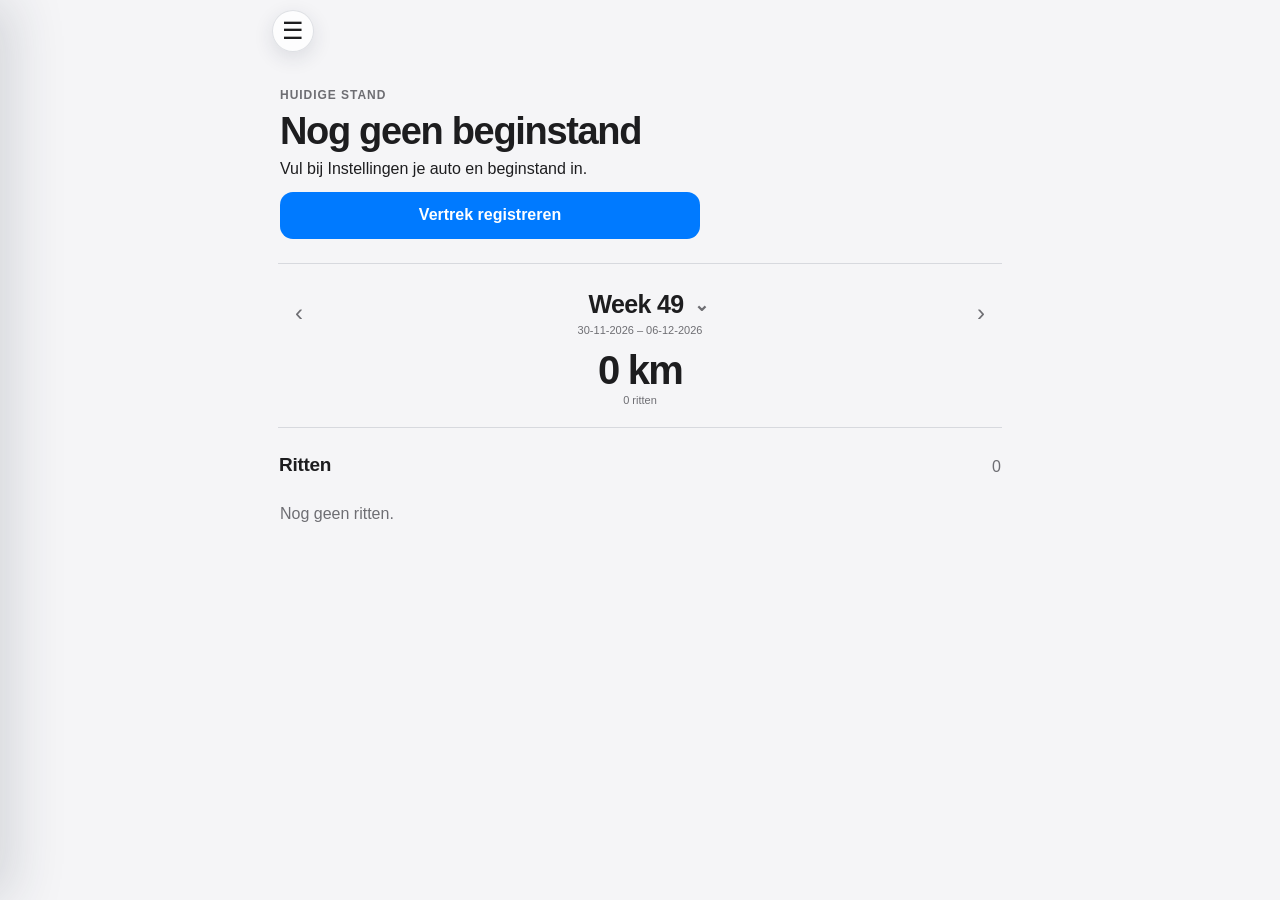
==== commit 2af7f0b3: "Herstel interactie en scrollen in 0.31.4" ====
--- a/index.html
+++ b/index.html
@@ -1083,5 +1083,7 @@
 function download(blob,name){const a=document.createElement('a');a.href=URL.createObjectURL(blob);a.download=name;document.body.appendChild(a);a.click();setTimeout(()=>{URL.revokeObjectURL(a.href);a.remove()},1000)}
 })();
 </script>
+<script src="./shell-ui.js?v=0.31.4"></script>
+<script src="./shell-ui-stable.js?v=0.31.4"></script>
 </body>
 </html>
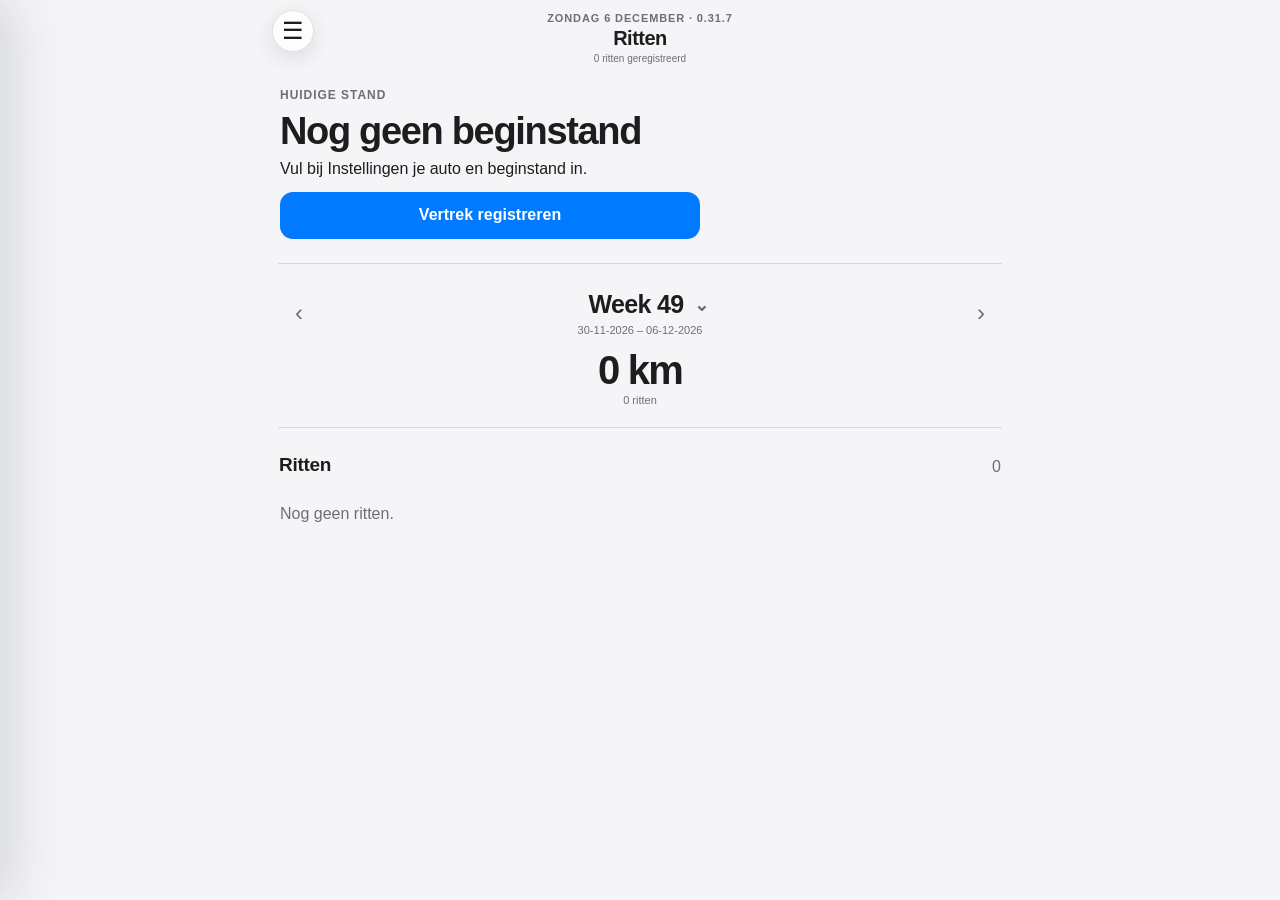
==== commit d2b04c70: "Maak export herstelbaar en herstel takenmenu" ====
--- a/index.html
+++ b/index.html
@@ -11,6 +11,27 @@
 <link rel="manifest" href="./manifest.webmanifest">
 <link rel="icon" href="./app-icon.svg" type="image/svg+xml">
 <title>Kilometerregistratie</title>
+<script>
+(()=>{
+  const repairKey='kmreg-emergency-repair-0.31.5';
+  const params=new URLSearchParams(location.search);
+  try{
+    if(params.get('recovered')==='0.31.5'){
+      localStorage.setItem(repairKey,'done');
+      return;
+    }
+    if(localStorage.getItem(repairKey)==='done')return;
+  }catch(_){}
+
+  const target='./import.html?repair=1&source=installed-app&v=0.31.5&ts='+Date.now();
+  const targetHtml=target.replaceAll('&','&amp;');
+  window.stop();
+  document.open();
+  document.write('<!doctype html><html lang="nl"><head><meta charset="utf-8"><meta name="viewport" content="width=device-width,initial-scale=1,viewport-fit=cover"><meta name="theme-color" content="#0a0c0f"><meta http-equiv="refresh" content="0;url='+targetHtml+'"><title>App herstellen</title><style>html,body{margin:0;min-height:100%;background:#0a0c0f;color:#f4f7fb;font-family:-apple-system,BlinkMacSystemFont,"Segoe UI",sans-serif}body{display:grid;place-items:center;min-height:100dvh;padding:24px;box-sizing:border-box;text-align:center}main{max-width:360px}h1{margin:0 0 8px;font-size:24px}p{margin:0;color:#9aa7b7;line-height:1.5}</style></head><body><main><h1>App herstellen…</h1><p>De veilige versie wordt geopend. Je registraties blijven bewaard.</p></main></body></html>');
+  document.close();
+  location.replace(target);
+})();
+</script>
 <style>
 :root{--bg:#0d1117;--card:#161b22;--card2:#1d2430;--text:#f4f7fb;--muted:#9aa7b7;--line:#2a3442;--accent:#4da3ff;--good:#49d17d;--warn:#ffbd4a;--bad:#ff6767;--r:18px}
 *{box-sizing:border-box;min-width:0}html,body{margin:0;background:var(--bg);color:var(--text);font-family:-apple-system,BlinkMacSystemFont,"Segoe UI",sans-serif}body{min-height:100dvh}button,input,select,textarea{font:inherit}.shell{width:100%;max-width:820px;margin:auto;padding:env(safe-area-inset-top) 16px calc(28px + env(safe-area-inset-bottom))}.top{position:sticky;top:0;z-index:10;display:flex;justify-content:space-between;align-items:center;padding:16px 0 20px;background:var(--bg)}.eyebrow,.kicker{font-size:12px;color:var(--muted);text-transform:uppercase;letter-spacing:.08em;font-weight:700}.top h1{margin:3px 0 0;font-size:24px}.hero,.box,.list-item,.summary,.notice,.empty,.accordion{background:var(--card);border:1px solid var(--line);border-radius:var(--r)}.hero{padding:20px;margin-bottom:16px}.hero h2{margin:7px 0;font-size:27px;line-height:1.15}.muted,small,.hint{color:var(--muted)}.btn,.mini,.iconbtn,.action{border:0;cursor:pointer}.btn{min-height:47px;padding:13px 15px;border-radius:13px;background:var(--accent);color:#fff;font-weight:750}.btn.secondary{background:var(--card2);border:1px solid var(--line)}.btn.danger{background:#4b1f24}.btn.full{width:100%}.mini,.iconbtn{padding:9px 11px;border-radius:11px;background:var(--card);border:1px solid var(--line);color:var(--text)}.row{display:flex;gap:9px;flex-wrap:wrap}.row>.btn{flex:1 1 150px}.section{margin-top:20px}.section-title{display:flex;justify-content:space-between;align-items:end;gap:10px;margin-bottom:9px}.section-title h2{margin:0;font-size:20px}.week-head{display:grid;grid-template-columns:42px 1fr 42px;align-items:center;gap:8px;margin-bottom:10px}.week-center{text-align:center}.week-center strong,.week-center small{display:block}.period-tabs{display:grid;grid-template-columns:repeat(4,minmax(0,1fr));gap:5px;padding:5px;margin-bottom:10px;border:1px solid var(--line);border-radius:13px;background:#101722}.period-tabs button{min-width:0;padding:9px 6px;border:0;border-radius:9px;background:transparent;color:var(--muted);font-size:12px;font-weight:750;cursor:pointer}.period-tabs button.active{background:var(--card2);color:var(--text)}.ride-tools{display:grid;grid-template-columns:repeat(2,minmax(0,1fr));gap:8px;margin-top:9px}.ride-tool{padding:11px 12px;border:1px solid var(--line);border-radius:12px;background:#101722;color:var(--text);font-weight:700;text-align:center;cursor:pointer}.route-points{display:grid;gap:7px;margin-top:10px}.route-point{display:flex;gap:9px;align-items:flex-start;padding:10px 11px;border:1px solid var(--line);border-radius:11px;background:#101722}.route-point-icon{flex:0 0 26px;font-size:18px;text-align:center}.route-point-main{flex:1}.route-point-main strong,.route-point-main small{display:block}.route-point-main small{margin-top:2px}.route-point-km{white-space:nowrap;font-size:12px;color:var(--muted)}.summary{overflow:hidden}.summary-head{padding:16px}.summary-label{font-size:11px;color:var(--muted);text-transform:uppercase;letter-spacing:.06em;font-weight:700}.summary-total{display:flex;justify-content:space-between;align-items:end;gap:10px;margin-top:6px}.summary-total strong{font-size:30px;line-height:1}.summary-parts{display:flex;border-top:1px solid var(--line)}.summary-part{flex:1;padding:12px 13px}.summary-part+.summary-part{border-left:1px solid var(--line)}.summary-part span,.summary-part strong{display:block}.summary-part span{font-size:11px;color:var(--muted)}.summary-part strong{margin-top:3px;font-size:16px}.list{display:grid;gap:9px}.list-item{display:flex;align-items:center;gap:11px;padding:13px}.trip{cursor:pointer}.trip-date{flex:0 0 58px;font-size:12px;color:var(--muted)}.trip-main{flex:1;overflow:hidden}.trip-main strong,.trip-main small{display:block}.trip-main small{margin-top:3px}.trip-km{font-weight:800;white-space:nowrap}.chev{font-size:24px;color:var(--muted)}.empty{padding:20px;text-align:center;color:var(--muted)}.form-group{margin:13px 0;width:100%;overflow:hidden}.form-group label{display:block;margin-bottom:6px;font-size:13px;font-weight:700}.form-group input,.form-group select,.form-group textarea{display:block;width:100%;max-width:100%;min-width:0;padding:12px;border:1px solid var(--line);border-radius:11px;background:#0f141b;color:var(--text)}.form-group input[type=date],.form-group input[type=datetime-local]{width:100%;min-width:0;max-width:100%}.form-group textarea{min-height:86px;resize:vertical}.hint{font-size:12px;line-height:1.4}.notice{padding:13px;color:var(--muted);margin:12px 0}.notice.warning{border-color:#6b5424;color:#ffd98a}.route{padding:13px;margin:10px 0;border:1px solid var(--line);border-radius:13px;background:#101722}.route strong,.route small{display:block}.route small{margin-top:4px}.status{display:inline-flex;align-items:center;gap:6px;padding:6px 9px;border:1px solid var(--line);border-radius:999px;font-size:12px;color:var(--muted)}.dot{width:8px;height:8px;border-radius:50%;background:var(--good)}
@@ -534,11 +555,11 @@
 <script>
 (()=>{
 'use strict';
-const KEY='kmreg-v4-data',APP_MODE_KEY='kmreg-active-app-v1',TIME_STORAGE_KEY='urenregistratie.pwa.v1',REGISTRATION_IDENTITY_KEY='registratie-identiteiten-v1',REGISTRATION_MODEL_SCHEMA='registratie-model.v1',GEOCODE_CACHE_KEY='kmreg-geocode-cache-v1',GEOCODER_DEFAULT_BASE='https://nominatim.openstreetmap.org',SCREEN_EDGE_SWIPE_ZONE=32,SCREEN_EDGE_SWIPE_DISTANCE=72;
+const APP_BUILD='0.31.7',KEY='kmreg-v4-data',APP_MODE_KEY='kmreg-active-app-v1',TIME_STORAGE_KEY='urenregistratie.pwa.v1',REGISTRATION_IDENTITY_KEY='registratie-identiteiten-v1',REGISTRATION_MODEL_SCHEMA='registratie-model.v1',REGISTRATION_EXPORT_KIND='complete_backup',GEOCODE_CACHE_KEY='kmreg-geocode-cache-v1',GEOCODER_DEFAULT_BASE='https://nominatim.openstreetmap.org',SCREEN_EDGE_SWIPE_ZONE=32,SCREEN_EDGE_SWIPE_DISTANCE=72;
 const DEFAULT={settings:{name:'',vehicleBrand:'',vehicleModel:'',plate:'',initialOdometer:'',registrationStart:new Date().toISOString().slice(0,10),reportEmail:'',recognitionRadius:500,privateDays:[],privateTimeStart:'',privateTimeEnd:'',navigationMode:'system',lastBackupAt:null,swipeDeleteEnabled:true,destinationTimeWindowHours:2,geocoderBaseUrl:GEOCODER_DEFAULT_BASE,locationSortMode:'smart'},locations:[],trips:[],events:[],trackPoints:[],activeTrip:null,lastEndpoint:null,lastCompletion:null};
 let data=load(),view='ride',appMode=localStorage.getItem(APP_MODE_KEY)==='time'?'time':'kilometers',timeAppView='home',selectedWeek=new Date(),periodMode='week',gpsWatch=null,gpsTimer=null,gpsLatest=null,odoSwipe=null,periodGesture=null,periodLastTap=0,expandedTripId=null,tripSwipe=null,trackStoreReady=false,trackDbPromise=null,settingsLocationCheck=0,geocodeQueue=Promise.resolve(),geocodeLastAt=0,expandedLocationId=null,settingsLocationsOpen=false,settingsLocationOriginId=null,screenSwipe=null,editorReturnView='ride',editingTripId=null,editingLocationId=null,editingLocationSeed=null,startDraft=null,arrivalDraft=null;
 const app=document.getElementById('app'),modal=document.getElementById('modal'),modalPanel=document.getElementById('modalPanel'),toastEl=document.getElementById('toast'),topAction=document.getElementById('topAction'),printReportEl=document.getElementById('printReport'),appModeToggle=document.getElementById('appModeToggle'),appModeLabel=document.getElementById('appModeLabel'),appModeMeta=document.getElementById('appModeMeta'),timeAppFrame=document.getElementById('timeAppFrame');
-document.getElementById('today').textContent=new Intl.DateTimeFormat('nl-NL',{weekday:'long',day:'numeric',month:'long'}).format(new Date())+' · 0.30.4';
+document.getElementById('today').textContent=new Intl.DateTimeFormat('nl-NL',{weekday:'long',day:'numeric',month:'long'}).format(new Date())+' · '+APP_BUILD;
 timeAppFrame.addEventListener('load',prepareEmbeddedTimeApp);
 window.addEventListener('message',event=>{if(event.origin!==window.location.origin||event.source!==timeAppFrame.contentWindow||event.data?.type!=='urenregistratie-view')return;timeAppView=event.data.view==='settings'?'settings':'home';if(appMode==='time')syncTimeAppChrome()});
 window.addEventListener('storage',event=>{if(event.key===TIME_STORAGE_KEY)updateTimeAppMeta()});
@@ -548,7 +569,7 @@
 function normalize(x){return{settings:{...DEFAULT.settings,...(x.settings||{})},locations:Array.isArray(x.locations)?x.locations:[],trips:Array.isArray(x.trips)?x.trips:[],events:Array.isArray(x.events)?x.events:[],trackPoints:Array.isArray(x.trackPoints)?x.trackPoints:[],activeTrip:x.activeTrip||null,lastEndpoint:x.lastEndpoint||null,lastCompletion:x.lastCompletion||null}}
 function load(){try{const raw=localStorage.getItem(KEY);return raw?normalize(JSON.parse(raw)):clone(DEFAULT)}catch(e){console.error(e);return clone(DEFAULT)}}
 function save(){const local=trackStoreReady?{...data,trackPoints:[]}:data;localStorage.setItem(KEY,JSON.stringify(local));const raw=localStorage.getItem(KEY);if(!raw)throw new Error('Lokale opslag is mislukt.');JSON.parse(raw)}
-function timeAppUrl(){const url=new URL('../urenregistratie/',window.location.href);url.searchParams.set('embedded','1');url.searchParams.set('build','0.30.4');return url.href}
+function timeAppUrl(){const url=new URL('../urenregistratie/',window.location.href);url.searchParams.set('embedded','1');url.searchParams.set('build',APP_BUILD);return url.href}
 function timeTaskState(){try{const x=JSON.parse(localStorage.getItem(TIME_STORAGE_KEY)||'{}'),entries=Array.isArray(x.entries)?x.entries:[],count=entries.filter(entry=>entry.activityType!=='interruption').length,active=x.timer?.status==='active';return{count,active}}catch(e){return{count:0,active:false}}}
 function updateTimeAppMeta(){if(timeAppView==='settings'){appModeMeta.textContent='Instellingen';return}const x=timeTaskState();appModeMeta.textContent=`${x.count} ${x.count===1?'taak':'taken'} geregistreerd${x.active?' · timer actief':''}`}
 function ensureTimeApp(){if(timeAppFrame.dataset.started==='1')return;timeAppFrame.dataset.started='1';timeAppFrame.src=timeAppUrl()}
@@ -566,15 +587,15 @@
 function registrationHash(value){let hash=2166136261;for(const char of String(value)){hash^=char.codePointAt(0);hash=Math.imul(hash,16777619)}return(hash>>>0).toString(36)}
 function loadRegistrationIdentities(){try{const value=JSON.parse(localStorage.getItem(REGISTRATION_IDENTITY_KEY)||'{}');return{version:1,locationsBySource:value?.locationsBySource&&typeof value.locationsBySource==='object'?value.locationsBySource:{},locationsByName:value?.locationsByName&&typeof value.locationsByName==='object'?value.locationsByName:{}}}catch(e){return{version:1,locationsBySource:{},locationsByName:{}}}}
 function registrationCard(id,cardType,title,props={},contexts=[]){return{id,card_type:cardType,title:String(title||''),description:'',parents:[],children:[],siblings:[],contexts:[...new Set(contexts)],props}}
-function buildRegistrationModel(){
-const time=registrationTimeData(),identities=loadRegistrationIdentities(),identitiesBefore=JSON.stringify(identities),cards=[],edges=[],cardById=new Map(),locationBySource=new Map(),locationByName=new Map(),themeBySource=new Map(),subthemeBySource=new Map(),edgeKeys=new Set();
+function buildRegistrationModel(km=data,time=registrationTimeData()){
+const identities=loadRegistrationIdentities(),identitiesBefore=JSON.stringify(identities),cards=[],edges=[],cardById=new Map(),locationBySource=new Map(),locationByName=new Map(),themeBySource=new Map(),subthemeBySource=new Map(),edgeKeys=new Set();
 const addCard=card=>{const current=cardById.get(card.id);if(current){current.title=card.title||current.title;current.props={...current.props,...card.props};current.contexts=[...new Set([...current.contexts,...card.contexts])];return current}cardById.set(card.id,card);cards.push(card);return card};
 const addEdge=(subject,predicate,object,contexts=[])=>{if(!subject||!object)return;const key=[subject,predicate,object,...contexts].join('|');if(edgeKeys.has(key))return;edgeKeys.add(key);edges.push({id:`edge:${registrationHash(key)}`,subject,predicate,object,contexts:[...new Set(contexts)]})};
 const sourceId=(item,fallback)=>String(item?.id||`legacy-${registrationHash(fallback)}`);
 const resolveLocationId=(source,sourceValue,name,address='')=>{const normalized=registrationNorm(name||address),sourceKey=sourceValue?`${source}:${sourceValue}`:'';let id=sourceKey?identities.locationsBySource[sourceKey]:'';if(!id&&normalized)id=identities.locationsByName[normalized];if(!id)id=source==='km'&&sourceValue?`location:km:${sourceValue}`:`location:time:${registrationHash(normalized||sourceKey)}`;if(sourceKey){identities.locationsBySource[sourceKey]=id;locationBySource.set(sourceKey,id)}if(normalized){identities.locationsByName[normalized]=id;locationByName.set(normalized,id)}return id};
 const ensureLocation=(location,source='km-history')=>{if(!location)return null;const sourceValue=location.id?String(location.id):'',name=String(location.name||location.address||'').trim();if(!name&&!sourceValue)return null;const sourceKey=sourceValue?`${source.startsWith('km')?'km':source}:${sourceValue}`:'',known=sourceKey?locationBySource.get(sourceKey):null,byName=locationByName.get(registrationNorm(name));const id=known||byName||resolveLocationId(source.startsWith('km')?'km':source,sourceValue,name,location.address);addCard(registrationCard(id,'location',name||'Locatie',{name:name||'',address:String(location.address||''),latitude:location.lat==null?null:+location.lat,longitude:location.lng==null?null:+location.lng,location_type:location.type||'other',share_ride:location.shareRide||'never',kilometer_location_id:sourceValue||null},['kilometerregistratie']));return id};
-for(const location of data.locations){const id=resolveLocationId('km',String(location.id||sourceId(location,`${location.name}|${location.address}`)),location.name,location.address);locationBySource.set(`km:${location.id}`,id);addCard(registrationCard(id,'location',location.name||location.address||'Locatie',{name:location.name||'',address:location.address||'',latitude:location.lat==null?null:+location.lat,longitude:location.lng==null?null:+location.lng,location_type:location.type||'other',share_ride:location.shareRide||'never',kilometer_location_id:location.id||null,created_at:location.createdAt||null,updated_at:location.updatedAt||null},['kilometerregistratie']))}
-for(const location of data.locations){if(!location.parentId)continue;const childId=locationBySource.get(`km:${location.id}`),parentId=locationBySource.get(`km:${location.parentId}`),child=cardById.get(childId),parent=cardById.get(parentId);if(child&&parent){child.parents=[parent.id];if(!parent.children.includes(child.id))parent.children.push(child.id)}}
+for(const location of km.locations){const id=resolveLocationId('km',String(location.id||sourceId(location,`${location.name}|${location.address}`)),location.name,location.address);locationBySource.set(`km:${location.id}`,id);addCard(registrationCard(id,'location',location.name||location.address||'Locatie',{name:location.name||'',address:location.address||'',latitude:location.lat==null?null:+location.lat,longitude:location.lng==null?null:+location.lng,location_type:location.type||'other',share_ride:location.shareRide||'never',kilometer_location_id:location.id||null,created_at:location.createdAt||null,updated_at:location.updatedAt||null},['kilometerregistratie']))}
+for(const location of km.locations){if(!location.parentId)continue;const childId=locationBySource.get(`km:${location.id}`),parentId=locationBySource.get(`km:${location.parentId}`),child=cardById.get(childId),parent=cardById.get(parentId);if(child&&parent){child.parents=[parent.id];if(!parent.children.includes(child.id))parent.children.push(child.id)}}
 for(const parent of cards.filter(card=>card.card_type==='location'&&card.children.length)){for(const childId of parent.children){const child=cardById.get(childId);if(child)child.siblings=parent.children.filter(id=>id!==childId)}}
 const ensureTimeLocation=name=>{const clean=String(name||'').trim();if(!clean)return null;const normalized=registrationNorm(clean),known=locationByName.get(normalized)||identities.locationsByName[normalized],id=known||resolveLocationId('time-name',normalized,clean);if(!cardById.has(id))addCard(registrationCard(id,'location',clean,{name:clean,address:'',latitude:null,longitude:null,location_type:'other',share_ride:'never',time_location_name:clean},['tijdsregistratie']));else{const card=cardById.get(id);card.contexts=[...new Set([...card.contexts,'tijdsregistratie'])];card.props.time_location_name=card.props.time_location_name||clean}return id};
 const themes=Array.isArray(time.themes)?time.themes:[],subthemes=Array.isArray(time.subthemes)?time.subthemes:[];
@@ -583,23 +604,31 @@
 for(const parent of cards.filter(card=>card.card_type==='task'&&card.children.length)){for(const childId of parent.children){const child=cardById.get(childId);if(child)child.siblings=parent.children.filter(id=>id!==childId)}}
 const ensureThemeFromEntry=entry=>{if(!entry?.themeId&&!entry?.themeName)return null;const sid=String(entry.themeId||`legacy-${registrationHash(entry.themeName)}`);let id=themeBySource.get(sid);if(!id){id=`task:time:${sid}`;themeBySource.set(sid,id);addCard(registrationCard(id,'task',entry.themeName||'Taak',{task_kind:'theme',time_theme_id:entry.themeId||null},['tijdsregistratie']))}return id};
 const ensureSubthemeFromEntry=(entry,parentId)=>{if(!entry?.subthemeId&&!entry?.subthemeName)return null;const sid=String(entry.subthemeId||`legacy-${registrationHash(`${entry.themeId}|${entry.subthemeName}`)}`);let id=subthemeBySource.get(sid);if(!id){id=`task:time:${sid}`;subthemeBySource.set(sid,id);const card=addCard(registrationCard(id,'task',entry.subthemeName||'Subtaak',{task_kind:'subtheme',time_subtheme_id:entry.subthemeId||null,time_theme_id:entry.themeId||null},['tijdsregistratie']));if(parentId){card.parents=[parentId];const parent=cardById.get(parentId);if(parent&&!parent.children.includes(id))parent.children.push(id)}}return id};
-for(const trip of data.trips){const sid=sourceId(trip,`${trip.departureTime}|${trip.startOdometer}|${trip.endOdometer}`),id=`registration:km:${sid}`,originId=ensureLocation(trip.origin),destinationId=ensureLocation(trip.destination),card=addCard(registrationCard(id,'registration',`${labelLoc(trip.origin)||'Onbekend'} → ${labelLoc(trip.destination)||'Onbekend'}`,{registration_type:'trip',source_id:trip.id||null,departure_time:trip.departureTime||null,arrival_time:trip.arrivalTime||null,start_odometer:trip.startOdometer??null,end_odometer:trip.endOdometer??null,distance_km:trip.actualKm??null,category:trip.category||null,origin_id:originId,destination_id:destinationId},['kilometerregistratie']));addEdge(card.id,'starts_at',originId,['kilometerregistratie']);addEdge(card.id,'ends_at',destinationId,['kilometerregistratie'])}
-for(const event of Array.isArray(data.events)?data.events:[]){const sid=sourceId(event,`${event.tripId}|${event.time}|${event.type}|${event.odometer}`),id=`registration:km-event:${sid}`,locationId=ensureLocation(event.location),card=addCard(registrationCard(id,'registration',event.type==='tank'?'Tanken':'Omrijpunt',{registration_type:'trip_event',event_type:event.type||null,source_id:event.id||null,time:event.time||null,odometer:event.odometer??null,note:event.note||'',location_id:locationId,parent_registration_id:event.tripId?`registration:km:${event.tripId}`:null},['kilometerregistratie']));addEdge(card.id,'occurs_at',locationId,['kilometerregistratie'])}
-if(data.activeTrip){const active=data.activeTrip,sid=sourceId(active,`${active.departureTime}|${active.startOdometer}`),id=`registration:km-active:${sid}`,originId=ensureLocation(active.origin),destinationId=ensureLocation(active.expectedDestination||active.plannedDestination),card=addCard(registrationCard(id,'registration',`${labelLoc(active.origin)||'Onbekend'} → ${labelLoc(active.expectedDestination||active.plannedDestination)||'Bestemming onbekend'}`,{registration_type:'trip',source_id:active.id||null,status:'active',departure_time:active.departureTime||null,start_odometer:active.startOdometer??null,category:active.category||null,origin_id:originId,destination_id:destinationId},['kilometerregistratie']));addEdge(card.id,'starts_at',originId,['kilometerregistratie']);addEdge(card.id,'heads_to',destinationId,['kilometerregistratie'])}
+for(const trip of km.trips){const sid=sourceId(trip,`${trip.departureTime}|${trip.startOdometer}|${trip.endOdometer}`),id=`registration:km:${sid}`,originId=ensureLocation(trip.origin),destinationId=ensureLocation(trip.destination),gpsPoints=(km.trackPoints||[]).filter(point=>point.tripId===trip.id).map(clone),card=addCard(registrationCard(id,'registration',`${labelLoc(trip.origin)||'Onbekend'} → ${labelLoc(trip.destination)||'Onbekend'}`,{registration_type:'trip',source_id:trip.id||null,departure_time:trip.departureTime||null,arrival_time:trip.arrivalTime||null,start_odometer:trip.startOdometer??null,end_odometer:trip.endOdometer??null,distance_km:trip.actualKm??null,category:trip.category||null,reason:trip.reason||'',business_km:trip.businessKm??0,commute_km:trip.commuteKm??0,private_km:trip.privateKm??0,proposed_route_km:trip.proposedRouteKm??null,route_source:trip.routeSource||null,planned_destination:trip.plannedDestination?clone(trip.plannedDestination):null,origin_id:originId,destination_id:destinationId,gps_points:gpsPoints,created_at:trip.createdAt||null,updated_at:trip.updatedAt||null},['kilometerregistratie']));addEdge(card.id,'starts_at',originId,['kilometerregistratie']);addEdge(card.id,'ends_at',destinationId,['kilometerregistratie'])}
+const completedTripIds=new Set(km.trips.map(trip=>trip.id));
+for(const event of Array.isArray(km.events)?km.events:[]){const sid=sourceId(event,`${event.tripId}|${event.time}|${event.type}|${event.odometer}`),id=`registration:km-event:${sid}`,locationId=ensureLocation(event.location),parentId=!event.tripId?null:completedTripIds.has(event.tripId)?`registration:km:${event.tripId}`:km.activeTrip?.id===event.tripId?`registration:km-active:${event.tripId}`:null,card=addCard(registrationCard(id,'registration',event.type==='tank'?'Tanken':'Omrijpunt',{registration_type:'trip_event',event_type:event.type||null,source_id:event.id||null,time:event.time||null,odometer:event.odometer??null,note:event.note||'',location_id:locationId,parent_registration_id:parentId,historical_time_unknown:event.historicalTimeUnknown===true,updated_at:event.updatedAt||null},['kilometerregistratie']));addEdge(card.id,'occurs_at',locationId,['kilometerregistratie']);addEdge(card.id,'belongs_to',parentId,['kilometerregistratie'])}
+if(km.activeTrip){const active=km.activeTrip,sid=sourceId(active,`${active.departureTime}|${active.startOdometer}`),id=`registration:km-active:${sid}`,originId=ensureLocation(active.origin),destinationId=ensureLocation(active.expectedDestination||active.plannedDestination),gpsPoints=(km.trackPoints||[]).filter(point=>point.tripId===active.id).map(clone),card=addCard(registrationCard(id,'registration',`${labelLoc(active.origin)||'Onbekend'} → ${labelLoc(active.expectedDestination||active.plannedDestination)||'Bestemming onbekend'}`,{registration_type:'trip',source_id:active.id||null,status:'active',departure_time:active.departureTime||null,start_odometer:active.startOdometer??null,category:active.category||null,proposed_route_km:active.proposedRouteKm??null,route_source:active.routeSource||null,origin_id:originId,destination_id:destinationId,gps_points:gpsPoints},['kilometerregistratie']));addEdge(card.id,'starts_at',originId,['kilometerregistratie']);addEdge(card.id,'heads_to',destinationId,['kilometerregistratie'])}
 const timeEntries=Array.isArray(time.entries)?time.entries:[];
-for(const entry of timeEntries){const sid=sourceId(entry,`${entry.dateISO}|${entry.startISO}|${entry.themeId}|${entry.actualMinutes}`),id=`registration:time:${sid}`,themeId=ensureThemeFromEntry(entry),subthemeId=ensureSubthemeFromEntry(entry,themeId),locationId=ensureTimeLocation(entry.locationName),card=addCard(registrationCard(id,'registration',entry.subthemeName||entry.themeName||'Tijdregistratie',{registration_type:'time',source_id:entry.id||null,activity_type:entry.activityType||'normal',date:entry.dateISO||null,start_time:entry.startISO||null,end_time:entry.endISO||null,actual_minutes:+entry.actualMinutes||0,own_minutes:+entry.ownMinutes||0,colleague_minutes:+entry.colleagueMinutes||0,total_minutes:+entry.totalMinutes||0,task_id:themeId,subtask_id:subthemeId,location_id:locationId,parent_registration_id:entry.parentActivityId?`registration:time:${entry.parentActivityId}`:null},['tijdsregistratie']));addEdge(card.id,'uses_task',themeId,['tijdsregistratie']);addEdge(card.id,'uses_subtask',subthemeId,['tijdsregistratie']);addEdge(card.id,'occurs_at',locationId,['tijdsregistratie'])}
+for(const entry of timeEntries){const sid=sourceId(entry,`${entry.dateISO}|${entry.startISO}|${entry.themeId}|${entry.actualMinutes}`),id=`registration:time:${sid}`,themeId=ensureThemeFromEntry(entry),subthemeId=ensureSubthemeFromEntry(entry,themeId),locationId=ensureTimeLocation(entry.locationName),card=addCard(registrationCard(id,'registration',entry.subthemeName||entry.themeName||'Tijdregistratie',{registration_type:'time',source_id:entry.id||null,activity_type:entry.activityType||'normal',kind:entry.kind||null,date:entry.dateISO||null,start_time:entry.startISO||null,end_time:entry.endISO||null,actual_minutes:+entry.actualMinutes||0,net_actual_minutes:+entry.netActualMinutes||0,rounded_minutes:+entry.roundedMinutes||0,deducted_interruption_minutes:+entry.deductedInterruptionMinutes||0,deduct_minutes:+entry.deductMinutes||0,own_minutes:+entry.ownMinutes||0,colleague_minutes:+entry.colleagueMinutes||0,total_minutes:+entry.totalMinutes||0,note:entry.note||'',department_name:entry.departmentName||'',people:Array.isArray(entry.people)?clone(entry.people):[],allocations:Array.isArray(entry.allocations)?clone(entry.allocations):[],attributions:Array.isArray(entry.attributions)?clone(entry.attributions):[],entry_contexts:Array.isArray(entry.contexts)?clone(entry.contexts):[],rounding_snapshot:entry.roundingSnapshot?clone(entry.roundingSnapshot):null,task_id:themeId,subtask_id:subthemeId,location_id:locationId,parent_registration_id:entry.parentActivityId?`registration:time:${entry.parentActivityId}`:null,created_at:entry.createdAt||null},['tijdsregistratie']));addEdge(card.id,'uses_task',themeId,['tijdsregistratie']);addEdge(card.id,'uses_subtask',subthemeId,['tijdsregistratie']);addEdge(card.id,'occurs_at',locationId,['tijdsregistratie'])}
 for(const card of cards.filter(card=>card.card_type==='registration'&&card.props.parent_registration_id)){const parent=cardById.get(card.props.parent_registration_id);if(parent){card.parents=[parent.id];if(!parent.children.includes(card.id))parent.children.push(card.id)}}
 for(const parent of cards.filter(card=>card.card_type==='registration'&&card.children.length)){for(const childId of parent.children){const child=cardById.get(childId);if(child)child.siblings=parent.children.filter(id=>id!==childId)}}
-const timer=time.timer||{};if(timer.status==='active'&&timer.sessionId){const id=`registration:time:${timer.sessionId}`,themeId=ensureThemeFromEntry(timer),subthemeId=ensureSubthemeFromEntry(timer,themeId),locationId=ensureTimeLocation(timer.locationName),card=addCard(registrationCard(id,'registration',timer.subthemeName||timer.themeName||'Actieve tijdregistratie',{registration_type:'time',source_id:timer.sessionId,status:'active',start_time:timer.startISO||null,task_id:themeId,subtask_id:subthemeId,location_id:locationId},['tijdsregistratie']));addEdge(card.id,'uses_task',themeId,['tijdsregistratie']);addEdge(card.id,'uses_subtask',subthemeId,['tijdsregistratie']);addEdge(card.id,'occurs_at',locationId,['tijdsregistratie'])}
+const timer=time.timer||{};if(timer.status==='active'&&timer.sessionId){const id=`registration:time:${timer.sessionId}`,themeId=ensureThemeFromEntry(timer),subthemeId=ensureSubthemeFromEntry(timer,themeId),locationId=ensureTimeLocation(timer.locationName),card=addCard(registrationCard(id,'registration',timer.subthemeName||timer.themeName||'Actieve tijdregistratie',{registration_type:'time',source_id:timer.sessionId,status:'active',start_time:timer.startISO||null,stop_time:timer.stopISO||null,note:timer.note||'',interruption:timer.interruption?clone(timer.interruption):null,task_id:themeId,subtask_id:subthemeId,location_id:locationId},['tijdsregistratie']));addEdge(card.id,'uses_task',themeId,['tijdsregistratie']);addEdge(card.id,'uses_subtask',subthemeId,['tijdsregistratie']);addEdge(card.id,'occurs_at',locationId,['tijdsregistratie'])}
 if(JSON.stringify(identities)!==identitiesBefore)localStorage.setItem(REGISTRATION_IDENTITY_KEY,JSON.stringify(identities));
 return{schema:REGISTRATION_MODEL_SCHEMA,schema_version:1,generated_at:new Date().toISOString(),sources:[{id:'kilometerregistratie',storage_key:KEY},{id:'tijdsregistratie',storage_key:TIME_STORAGE_KEY}],cards,edges,views:[{id:'view:kilometerregistratie',title:'Kilometerregistratie',view:'cards',card_types:['location','registration'],contexts:['kilometerregistratie']},{id:'view:tijdsregistratie',title:'Tijdsregistratie',view:'cards',card_types:['task','location','registration'],contexts:['tijdsregistratie']}],styles:{desktop:{zone2:{},zone3:{}}}};
 }
-function exportRegistrationModel(){const model=buildRegistrationModel(),date=new Date().toISOString().slice(0,10);download(new Blob([JSON.stringify(model,null,2)],{type:'application/json'}),`registratie-model-${date}.json`);toast(`${model.cards.length} kaarten en ${model.edges.length} relaties geëxporteerd.`)}
+function exportTrackPoints(){return(data.trackPoints||[]).map(clone)}
+function kilometerBackupPayload(lastBackupAt=data.settings.lastBackupAt){const payload=clone(data);payload.settings={...payload.settings,lastBackupAt:lastBackupAt||null};payload.trackPoints=exportTrackPoints();return payload}
+function registrationExportCounts(km,time,model){return{locations:km.locations.length,trips:km.trips.length,trip_events:km.events.length,gps_points:km.trackPoints.length,time_entries:Array.isArray(time.entries)?time.entries.length:0,themes:Array.isArray(time.themes)?time.themes.length:0,subthemes:Array.isArray(time.subthemes)?time.subthemes.length:0,colleagues:Array.isArray(time.colleagues)?time.colleagues.length:0,cards:model.cards.length,edges:model.edges.length}}
+function buildCompleteRegistrationExport(lastBackupAt){const km=kilometerBackupPayload(lastBackupAt),time=clone(registrationTimeData()),model=buildRegistrationModel(km,time),identities=clone(loadRegistrationIdentities());return{...model,export_kind:REGISTRATION_EXPORT_KIND,app_build:APP_BUILD,counts:registrationExportCounts(km,time,model),source_data:{kilometerregistratie:{storage_key:KEY,present:true,data:km},tijdsregistratie:{storage_key:TIME_STORAGE_KEY,present:localStorage.getItem(TIME_STORAGE_KEY)!==null,data:time},identiteiten:{storage_key:REGISTRATION_IDENTITY_KEY,present:localStorage.getItem(REGISTRATION_IDENTITY_KEY)!==null,data:identities}}}}
+function recordSuccessfulBackup(at){data.settings.lastBackupAt=at;save();render()}
+async function exportRegistrationModel(){const exportedAt=new Date().toISOString(),bundle=buildCompleteRegistrationExport(exportedAt),date=exportedAt.slice(0,10),name=`registratie-compleet-${date}.json`,result=await deliverFile(new Blob([JSON.stringify(bundle,null,2)],{type:'application/json'}),name,'Complete registratie-export');if(result==='cancelled')return;recordSuccessfulBackup(exportedAt);toast(result==='shared'?`${bundle.cards.length} kaarten en volledige brondata gedeeld.`:'Complete export als download aangeboden.')}
 
 function render(){if(appMode==='time'){syncAppModeChrome();return}const editor=view==='trip-edit'||view==='location-edit';document.body.classList.toggle('editor-view',editor);document.body.classList.toggle('has-active-trip',view==='ride'&&!!data.activeTrip);if(view==='trip-edit'){renderTripEditPage();return}if(view==='location-edit'){renderLocationEditPage();return}if(view==='settings'){topAction.dataset.action='home';topAction.textContent='←';topAction.setAttribute('aria-label','Terug');renderSettings()}else{view='ride';topAction.dataset.action='settings';topAction.textContent='⚙︎';topAction.setAttribute('aria-label','Instellingen');renderHome()}}
+function requestShellSection(section){window.dispatchEvent(new CustomEvent('kmreg-shell-select-section',{detail:{section}}))}
+function requestShellSettings(){window.dispatchEvent(new CustomEvent('kmreg-shell-open-settings'))}
 
 document.addEventListener('click',async e=>{const el=e.target.closest('[data-action]');if(!el)return;const a=el.dataset.action;try{
-if(a==='toggle-app')toggleAppMode();else if(a==='time-settings')openTimeSettings();else if(a==='settings'){view='settings';render()}else if(a==='home'){view='ride';render()}else if(a==='editor-back')leaveEditor();else if(a==='close')closeModal();else if(a==='start')await openStart();else if(a==='cancel-start'){startDraft=null;render();}else if(a==='reopen-last-trip')await reopenLastTrip();else if(a==='arrive')await openArrival();else if(a==='cancel-arrival'){arrivalDraft=null;render();}else if(a==='navigate-active')await startNavigation(data.activeTrip?.expectedDestination);else if(a==='share-active')await shareActiveRide();else if(a==='trip-toggle'){if(el.dataset.suppressClick==='1'){delete el.dataset.suppressClick}else{const id=el.dataset.id||el.closest('[data-id]')?.dataset.id;expandedTripId=expandedTripId===id?null:id;render()}}else if(a==='location-toggle'){if(el.dataset.suppressClick==='1'){delete el.dataset.suppressClick}else{const id=el.dataset.id||el.closest('[data-id]')?.dataset.id;expandedLocationId=expandedLocationId===id?null:id;settingsLocationsOpen=true;refreshSettingsLocationList()}}else if(a==='location-sort'){data.settings.locationSortMode=el.dataset.mode==='alpha'?'alpha':'smart';settingsLocationsOpen=true;save();refreshSettingsLocationList()}else if(a==='edit-trip')openTripEdit(el.dataset.id);else if(a==='back-detail')returnFromTripEdit(el.dataset.id);else if(a==='save-trip-edit')saveTripEdit();else if(a==='delete-trip')deleteTrip(el.dataset.id);else if(a==='event-detail')openEventDetail(el.dataset.id||el.closest('[data-event-id]')?.dataset.eventId);else if(a==='edit-event')openEventEdit(el.dataset.id);else if(a==='back-event-detail')openEventDetail(el.dataset.id);else if(a==='save-event')saveEventEdit();else if(a==='delete-event')deleteEvent(el.dataset.id);else if(a==='select-odometer')selectOdometerProposal(el);else if(a==='toggle-odometer-edit')toggleOdometerEdit();else if(a==='arrival-info')openArrivalInfo();else if(a==='arrival-info-close')closeArrivalInfo();else if(a==='period-choose')openPeriodChooser();else if(a==='period-set'){closeModal();setPeriodMode(el.dataset.mode)}else if(a==='period-mode')setPeriodMode(el.dataset.mode);else if(a==='period-prev'){shiftPeriod(-1);render()}else if(a==='period-next'){shiftPeriod(1);render()}else if(a==='period-now'){selectedWeek=new Date();render()}else if(a==='add-location')await openLocation();else if(a==='current-location')await openLocation(null,true);else if(a==='gps-location')await fillGps();else if(a==='save-location')await saveLocation();else if(a==='edit-location')await openLocation(el.closest('[data-id]').dataset.id);else if(a==='delete-location')deleteLocation(el.closest('[data-id]').dataset.id);else if(a==='merge-location')openLocationMerge(el.dataset.id||el.closest('[data-id]')?.dataset.id);else if(a==='confirm-location-merge')confirmLocationMerge();else if(a==='tank')await openTank();else if(a==='detour')await openDetour();else if(a==='manual')openManual();else if(a==='private')openPrivate();else if(a==='model-export')exportRegistrationModel();else if(a==='export'||a==='backup-now')exportJson();else if(a==='import')document.getElementById('importFile')?.click();else if(a==='merge-import')document.getElementById('mergeImportFile')?.click();else if(a==='id-converter')location.href='./id-converter.html';else if(a==='csv')downloadCsv();else if(a==='share')await shareCsv();else if(a==='email')emailReport();else if(a==='print')printPeriod();
+if(a==='toggle-app')toggleAppMode();else if(a==='time-settings')openTimeSettings();else if(a==='settings'){view='settings';render()}else if(a==='home'){view='ride';render()}else if(a==='editor-back')leaveEditor();else if(a==='close')closeModal();else if(a==='start')await openStart();else if(a==='cancel-start'){startDraft=null;render();}else if(a==='reopen-last-trip')await reopenLastTrip();else if(a==='arrive')await openArrival();else if(a==='cancel-arrival'){arrivalDraft=null;render();}else if(a==='navigate-active')await startNavigation(data.activeTrip?.expectedDestination);else if(a==='share-active')await shareActiveRide();else if(a==='trip-toggle'){if(el.dataset.suppressClick==='1'){delete el.dataset.suppressClick}else{const id=el.dataset.id||el.closest('[data-id]')?.dataset.id;expandedTripId=expandedTripId===id?null:id;render()}}else if(a==='location-toggle'){if(el.dataset.suppressClick==='1'){delete el.dataset.suppressClick}else{const id=el.dataset.id||el.closest('[data-id]')?.dataset.id;expandedLocationId=expandedLocationId===id?null:id;settingsLocationsOpen=true;refreshSettingsLocationList()}}else if(a==='location-sort'){data.settings.locationSortMode=el.dataset.mode==='alpha'?'alpha':'smart';settingsLocationsOpen=true;save();refreshSettingsLocationList()}else if(a==='edit-trip')openTripEdit(el.dataset.id);else if(a==='back-detail')returnFromTripEdit(el.dataset.id);else if(a==='save-trip-edit')saveTripEdit();else if(a==='delete-trip')deleteTrip(el.dataset.id);else if(a==='event-detail')openEventDetail(el.dataset.id||el.closest('[data-event-id]')?.dataset.eventId);else if(a==='edit-event')openEventEdit(el.dataset.id);else if(a==='back-event-detail')openEventDetail(el.dataset.id);else if(a==='save-event')saveEventEdit();else if(a==='delete-event')deleteEvent(el.dataset.id);else if(a==='select-odometer')selectOdometerProposal(el);else if(a==='toggle-odometer-edit')toggleOdometerEdit();else if(a==='arrival-info')openArrivalInfo();else if(a==='arrival-info-close')closeArrivalInfo();else if(a==='period-choose')openPeriodChooser();else if(a==='period-set'){closeModal();setPeriodMode(el.dataset.mode)}else if(a==='period-mode')setPeriodMode(el.dataset.mode);else if(a==='period-prev'){shiftPeriod(-1);render()}else if(a==='period-next'){shiftPeriod(1);render()}else if(a==='period-now'){selectedWeek=new Date();render()}else if(a==='add-location')await openLocation();else if(a==='current-location')await openLocation(null,true);else if(a==='gps-location')await fillGps();else if(a==='save-location')await saveLocation();else if(a==='edit-location')await openLocation(el.closest('[data-id]').dataset.id);else if(a==='delete-location')deleteLocation(el.closest('[data-id]').dataset.id);else if(a==='merge-location')openLocationMerge(el.dataset.id||el.closest('[data-id]')?.dataset.id);else if(a==='confirm-location-merge')confirmLocationMerge();else if(a==='tank')await openTank();else if(a==='detour')await openDetour();else if(a==='manual')openManual();else if(a==='private')openPrivate();else if(a==='model-export')await exportRegistrationModel();else if(a==='export'||a==='backup-now')await exportJson();else if(a==='import')document.getElementById('importFile')?.click();else if(a==='merge-import')document.getElementById('mergeImportFile')?.click();else if(a==='id-converter')location.href='./id-converter.html';else if(a==='csv')downloadCsv();else if(a==='share')await shareCsv();else if(a==='email')emailReport();else if(a==='print')printPeriod();
 }catch(err){console.error(err);showError(err.message||'Er ging iets mis.')}});
 
 document.addEventListener('submit',async e=>{if(!(e.target instanceof HTMLFormElement))return;e.preventDefault();const f=e.target,fd=new FormData(f);try{if(f.id==='settingsForm')saveSettings(fd);else if(f.id==='startForm')await saveStart(fd);else if(f.id==='arrivalForm')saveArrival(fd);else if(f.id==='tankForm')saveTank(fd);else if(f.id==='detourForm')saveDetour(fd);else if(f.id==='manualForm')saveManual(fd);else if(f.id==='privateForm')savePrivate(fd)}catch(err){console.error(err);showError(err.message||'Opslaan mislukt.')}});
@@ -662,14 +691,14 @@
 function screenSwipeStart(e){
 if(e.button!=null&&e.button!==0)return;if(!modal.hidden)return;
 const width=Math.max(document.documentElement.clientWidth||0,window.innerWidth||0),x=e.clientX;
-const direction=view==='ride'&&x>=width-SCREEN_EDGE_SWIPE_ZONE?'left':(view==='settings'||view==='trip-edit'||view==='location-edit')&&x<=SCREEN_EDGE_SWIPE_ZONE?'right':null;
+const direction=(view==='trip-edit'||view==='location-edit')&&x<=SCREEN_EDGE_SWIPE_ZONE?'right':null;
 if(!direction)return;
 const target=e.target instanceof Element?e.target:null;if(target?.closest('input,select,textarea,[contenteditable="true"]'))return;
 closeTripSwipes();screenSwipe={pointerId:e.pointerId,startX:x,startY:e.clientY,dx:0,dy:0,direction,horizontal:false,cancelled:false,target};
 try{target?.setPointerCapture?.(e.pointerId)}catch(_){}
 }
 function screenSwipeMove(e){const g=screenSwipe;if(!g||g.pointerId!==e.pointerId||g.cancelled)return;const dx=e.clientX-g.startX,dy=e.clientY-g.startY;g.dx=dx;g.dy=dy;if(!g.horizontal){if(Math.abs(dy)>12&&Math.abs(dy)>Math.abs(dx)){g.cancelled=true;return}if(Math.abs(dx)>10&&Math.abs(dx)>Math.abs(dy)*1.15)g.horizontal=true;else return}const correct=g.direction==='left'?dx<0:dx>0;if(!correct){if(Math.abs(dx)>18)g.cancelled=true;return}if(e.cancelable)e.preventDefault()}
-function screenSwipeEnd(e){const g=screenSwipe;if(!g||g.pointerId!==e.pointerId)return;screenSwipe=null;if(g.cancelled||!g.horizontal)return;const correct=g.direction==='left'?g.dx<=-SCREEN_EDGE_SWIPE_DISTANCE:g.dx>=SCREEN_EDGE_SWIPE_DISTANCE;if(!correct||Math.abs(g.dx)<Math.abs(g.dy)*1.2)return;if(g.direction==='left'&&view==='ride'){view='settings';render();return}if(g.direction==='right'&&view==='settings'){view='ride';render();return}if(g.direction==='right'&&(view==='trip-edit'||view==='location-edit'))leaveEditor()}
+function screenSwipeEnd(e){const g=screenSwipe;if(!g||g.pointerId!==e.pointerId)return;screenSwipe=null;if(g.cancelled||!g.horizontal)return;const correct=g.dx>=SCREEN_EDGE_SWIPE_DISTANCE;if(!correct||Math.abs(g.dx)<Math.abs(g.dy)*1.2)return;if(g.direction==='right'&&(view==='trip-edit'||view==='location-edit'))leaveEditor()}
 function screenSwipeCancel(){screenSwipe=null}
 
 function tripSwipeStart(e){if(screenSwipe?.pointerId===e.pointerId)return;if(e.button!=null&&e.button!==0)return;if(e.target.closest('button'))return;const surface=e.target.closest('.swipe-surface');if(!surface)return;const row=surface.closest('.swipe-row');closeTripSwipes(row);tripSwipe={pointerId:e.pointerId,startX:e.clientX,startY:e.clientY,dx:0,row,surface,id:row?.dataset.id||surface.dataset.id,kind:row?.dataset.swipeKind||'trip',horizontal:false,cancelled:false};try{surface.setPointerCapture(e.pointerId)}catch(_){} }
@@ -718,13 +747,12 @@
 function locationQuickActionsHtml(){return`<div id="locationQuickActions" class="location-quick-actions"><button type="button" class="btn secondary" data-action="current-location">Huidige locatie +</button><button type="button" class="btn secondary" data-action="add-location">Nieuwe locatie +</button></div><div id="locationCurrentStatus" class="location-current-status">Huidige locatie wordt gecontroleerd…</div>`}
 async function refreshSettingsLocationState(){const token=++settingsLocationCheck,wrap=document.getElementById('locationQuickActions'),status=document.getElementById('locationCurrentStatus');if(!wrap||!status||view!=='settings')return;if(!navigator.geolocation){status.textContent='GPS is niet beschikbaar op dit apparaat.';return}try{const g=await getPosition();if(token!==settingsLocationCheck||view!=='settings')return;const currentWrap=document.getElementById('locationQuickActions'),currentStatus=document.getElementById('locationCurrentStatus');if(!currentWrap||!currentStatus)return;const match=matches(g)[0]||null;settingsLocationOriginId=match?.location?.id||null;if(match){currentWrap.classList.add('known');currentWrap.innerHTML=`<button type="button" class="btn secondary current-known" data-action="edit-location" data-id="${match.location.id}">✓ Bekend</button><button type="button" class="btn secondary" data-action="add-location">Nieuwe locatie +</button>`;currentStatus.className='location-current-status known';currentStatus.textContent=`Huidige locatie is al opgeslagen als ${match.location.name}.`}else{currentWrap.classList.remove('known');currentStatus.className='location-current-status';currentStatus.textContent='Huidige locatie is nog niet opgeslagen.'}if(locationSortMode()==='smart')refreshSettingsLocationList()}catch(e){if(token!==settingsLocationCheck||view!=='settings')return;settingsLocationOriginId=null;const currentStatus=document.getElementById('locationCurrentStatus');if(currentStatus){currentStatus.className='location-current-status';currentStatus.textContent='Huidige locatie kon niet worden gecontroleerd.'}if(locationSortMode()==='smart')refreshSettingsLocationList()}}
 function renderSettings(){const s=data.settings,trips=reportTrips(),t=totals(trips);app.innerHTML=`<div class="section-title"><div><div class="kicker">Beheer</div><h2>Instellingen</h2></div></div><div class="settings-autosave">Wijzigingen worden automatisch opgeslagen.</div><form id="settingsForm">
-<details id="settingsLocationsDetails" class="accordion" ${settingsLocationsOpen?'open':''}><summary><span class="accordion-title"><strong>Locaties</strong><small>${data.locations.length} opgeslagen</small></span><span class="accordion-arrow">›</span></summary><div class="accordion-body">${locationQuickActionsHtml()}<div id="settingsLocationListWrap">${settingsLocations()}</div></div></details>
 <details class="accordion"><summary><span class="accordion-title"><strong>Algemeen</strong><small>Herkenning ${+s.recognitionRadius||500} m · navigatie en bediening</small></span><span class="accordion-arrow">›</span></summary><div class="accordion-body">${field('Herkenningsstraal (meter)','recognitionRadius',s.recognitionRadius,'number')}<div class="toggle-list"><div class="toggle-row"><div class="toggle-copy"><strong>Navigatie</strong><small>Toon navigatie bij een actieve rit en geef de bestemming door aan iOS.</small></div><label class="toggle" aria-label="Navigatie"><input type="checkbox" name="navigationEnabled" value="1" ${(s.navigationMode||'system')!=='off'?'checked':''}><span class="toggle-slider"></span></label></div><div class="toggle-row"><div class="toggle-copy"><strong>Verwijderen met swipe</strong><small>Bewerken met swipe blijft altijd mogelijk. Verder vegen kan verwijderen na bevestiging.</small></div><label class="toggle" aria-label="Verwijderen met swipe"><input type="checkbox" name="swipeDeleteEnabled" value="1" ${s.swipeDeleteEnabled!==false?'checked':''}><span class="toggle-slider"></span></label></div></div><div class="form-group"><label>Adresdienst</label><input name="geocoderBaseUrl" value="${attr(s.geocoderBaseUrl||GEOCODER_DEFAULT_BASE)}"><div class="hint">Standaard OpenStreetMap Nominatim. Alleen wijzigen als de adresdienst later wordt vervangen.</div></div><div class="range-setting"><div class="range-setting-head"><div><strong>Tijdvenster bestemmingsvoorstel</strong><small>Hoe dicht een eerder vertrektijdstip bij nu moet liggen om sterk mee te wegen. Frequentie, dagtype en terugkerende patronen blijven daarnaast meetellen.</small></div><span class="range-value" id="destinationTimeWindowValue">${formatDestinationTimeWindow(s.destinationTimeWindowHours)}</span></div><input id="destinationTimeWindowHours" name="destinationTimeWindowHours" type="range" min="0.5" max="6" step="0.5" value="${destinationTimeWindowHours()}"><div class="range-scale"><span>30 min</span><span>6 uur</span></div></div></div></details>
 <details class="accordion"><summary><span class="accordion-title"><strong>Bestuurder & auto</strong><small>${esc(s.name||'Persoonlijke en voertuiggegevens')}</small></span><span class="accordion-arrow">›</span></summary><div class="accordion-body">${field('Naam','name',s.name)}${field('Automerk','vehicleBrand',s.vehicleBrand)}${field('Model / type','vehicleModel',s.vehicleModel)}${field('Kenteken','plate',s.plate)}${field('Beginstand km','initialOdometer',s.initialOdometer,'number')}${field('Start registratie','registrationStart',s.registrationStart,'date')}</div></details>
 <details class="accordion"><summary><span class="accordion-title"><strong>Ritten</strong><small>${privateDaysSummary(s.privateDays)}${privateTimeSummary(s.privateTimeStart,s.privateTimeEnd)?' · '+privateTimeSummary(s.privateTimeStart,s.privateTimeEnd):''}</small></span><span class="accordion-arrow">›</span></summary><div class="accordion-body"><div class="form-group"><label>Standaard privédagen</label><div class="day-grid">${privateDayOptions(s.privateDays)}</div><div class="hint">Op deze dagen stelt de app bij vertrek standaard Privé voor. Je kunt het rit-type altijd wijzigen.</div></div><div class="form-group"><label>Standaard privétijd</label><div class="private-time-grid">${field('Privé vanaf','privateTimeStart',s.privateTimeStart||'','time')}${field('Privé tot','privateTimeEnd',s.privateTimeEnd||'','time')}</div><div class="hint">Deze tijdregel geldt op alle dagen. Een venster zoals 18:00–06:00 loopt automatisch over middernacht. Laat een tijd leeg om de tijdregel uit te schakelen.</div></div></div></details>
 <details class="accordion"><summary><span class="accordion-title"><strong>Extra registraties</strong><small>Tanken en rit achteraf</small></span><span class="accordion-arrow">›</span></summary><div class="accordion-body"><div class="action-list"><button type="button" class="action" data-action="tank"><span class="action-main"><strong>Tanken</strong><small>Kilometerstand en locatie vastleggen</small></span><span class="chev">›</span></button><button type="button" class="action" data-action="manual"><span class="action-main"><strong>Rit toevoegen</strong><small>Een rit achteraf registreren</small></span><span class="chev">›</span></button></div></div></details>
 <details class="accordion"><summary><span class="accordion-title"><strong>Rapportage</strong><small>${esc(periodLabel())} · ${trips.length} ${trips.length===1?'rit':'ritten'}</small></span><span class="accordion-arrow">›</span></summary><div class="accordion-body">${field('E-mailadres','reportEmail',s.reportEmail,'email')}${summary(t,'Te rapporteren periode',trips.length)}<div class="grid2 buttons" style="margin-top:10px"><button type="button" class="btn secondary" data-action="email">E-mail</button><button type="button" class="btn secondary" data-action="share">Deel CSV</button><button type="button" class="btn secondary" data-action="csv">Download CSV</button><button type="button" class="btn secondary" data-action="print">Print / PDF</button></div></div></details>
-<details class="accordion"><summary><span class="accordion-title"><strong>Data & back-up</strong><small>${esc(backupStatusText())}</small></span><span class="accordion-arrow">›</span></summary><div class="accordion-body"><div class="backup-status"><strong>${esc(backupStatusText())}</strong><small>GPS-trackpunten: ${trackStoreReady?'IndexedDB':'lokale fallback'} · offline app: ${'serviceWorker' in navigator?'beschikbaar':'niet ondersteund'}</small></div><div class="grid2 buttons" style="margin-top:14px"><button type="button" class="btn secondary" data-action="export">Back-up maken</button><button type="button" class="btn secondary" data-action="import">Back-up herstellen</button><button type="button" class="btn secondary" data-action="merge-import">Gegevens toevoegen</button><button type="button" class="btn secondary" data-action="model-export">Gezamenlijke JSON</button><button type="button" class="btn secondary" data-action="id-converter">ID-converter</button></div><div class="hint" style="margin-top:10px"><strong>Gezamenlijke JSON</strong> verbindt locaties, taken en registraties uit beide apps via vaste identifiers. De bestaande opslag en back-ups blijven ongewijzigd.<br><br><strong>Herstellen</strong> vervangt de huidige registratie. <strong>Gegevens toevoegen</strong> houdt bestaande gegevens en slaat alleen nieuwe onderdelen op; dubbelen worden overgeslagen.</div><input id="importFile" type="file" accept="application/json" hidden><input id="mergeImportFile" type="file" accept="application/json" hidden></div></details>
+<details class="accordion"><summary><span class="accordion-title"><strong>Data & back-up</strong><small>${esc(backupStatusText())}</small></span><span class="accordion-arrow">›</span></summary><div class="accordion-body"><div class="backup-status"><strong>${esc(backupStatusText())}</strong><small>GPS-trackpunten: ${trackStoreReady?'IndexedDB':'lokale fallback'} · offline app: ${'serviceWorker' in navigator?'beschikbaar':'niet ondersteund'}</small></div><div class="grid2 buttons" style="margin-top:14px"><button type="button" class="btn secondary" data-action="model-export">Complete export</button><button type="button" class="btn secondary" data-action="import">Back-up herstellen</button><button type="button" class="btn secondary" data-action="export">Alleen kilometerback-up</button><button type="button" class="btn secondary" data-action="merge-import">Kilometergegevens toevoegen</button><button type="button" class="btn secondary" data-action="id-converter">ID-converter</button></div><div class="hint" style="margin-top:10px"><strong>Complete export</strong> bevat ritten, taken, locaties, instellingen, koppelingen en GPS-punten. Zowel de volledige brondata als het gezamenlijke kaart-/relatiemodel worden opgeslagen en kunnen samen worden hersteld.<br><br><strong>Herstellen</strong> accepteert alleen een geldige kilometerback-up of complete export. <strong>Kilometergegevens toevoegen</strong> houdt bestaande gegevens en slaat alleen nieuwe kilometeronderdelen op; dubbelen worden overgeslagen.</div><input id="importFile" type="file" accept="application/json,.json" hidden><input id="mergeImportFile" type="file" accept="application/json,.json" hidden></div></details>
 </form>`;refreshSettingsLocationState()}
 function saveSettings(fd){data.settings={...data.settings,name:String(fd.get('name')||''),vehicleBrand:String(fd.get('vehicleBrand')||''),vehicleModel:String(fd.get('vehicleModel')||''),plate:String(fd.get('plate')||''),initialOdometer:String(fd.get('initialOdometer')||''),registrationStart:String(fd.get('registrationStart')||''),reportEmail:String(fd.get('reportEmail')||''),recognitionRadius:Math.max(25,num(fd.get('recognitionRadius'))||500),privateDays:fd.getAll('privateDays').map(Number).filter(x=>Number.isInteger(x)&&x>=0&&x<=6),privateTimeStart:String(fd.get('privateTimeStart')||''),privateTimeEnd:String(fd.get('privateTimeEnd')||''),navigationMode:fd.get('navigationEnabled')==='1'?'system':'off',swipeDeleteEnabled:fd.get('swipeDeleteEnabled')==='1',destinationTimeWindowHours:Math.min(6,Math.max(.5,num(fd.get('destinationTimeWindowHours'))||2)),geocoderBaseUrl:String(fd.get('geocoderBaseUrl')||GEOCODER_DEFAULT_BASE).trim()||GEOCODER_DEFAULT_BASE};save()}
 function autosaveSettings(){const f=document.getElementById('settingsForm');if(f)saveSettings(new FormData(f))}
@@ -761,10 +789,10 @@
 
 async function openStart(){
 if(data.activeTrip)throw new Error('Er is al een actieve rit.');
-if(!data.locations.length){view='settings';render();throw new Error('Voeg eerst een locatie toe.');}
+if(!data.locations.length){requestShellSection('locations');throw new Error('Voeg eerst een locatie toe.');}
 let origin=data.lastEndpoint?.location||inferLast()?.location||null;
 const start=data.lastEndpoint?.odometer??inferLast()?.odometer??num(data.settings.initialOdometer);
-if(start==null){view='settings';render();throw new Error('Vul eerst de huidige kilometerstand in bij Bestuurder & auto.');}
+if(start==null){requestShellSettings();throw new Error('Vul eerst de huidige kilometerstand in bij Bestuurder & auto.');}
 if(!origin){try{const g=await getPosition();origin=matches(g)[0]?.location||currentLoc(g)}catch(e){}}
 if(!origin)throw new Error('Geen vertrekpunt bekend. Geef locatietoegang of leg eerst een locatie vast.');
 const destinationSuggestion=suggestDestination(origin,new Date()),suggestedDestination=destinationSuggestion.location,categorySuggestion=suggestTripCategory(origin,suggestedDestination,new Date());
@@ -1064,8 +1092,15 @@
 
 function reportTrips(){return periodTrips()}
 function csvText(){const rows=[['Datum','Vertrek','Bestemming','Start km','Eind km','Totaal km','Type','Reden','Zakelijk km','Woon-werk km','Privé km']];for(const t of reportTrips())rows.push([dateTime(t.departureTime),labelLoc(t.origin),labelLoc(t.destination),t.startOdometer,t.endOdometer,t.actualKm,categoryLabel(t.category),t.reason||'',t.businessKm||0,t.commuteKm||0,t.privateKm||0]);return rows.map(r=>r.map(v=>'"'+String(v??'').replaceAll('"','""')+'"').join(';')).join('\n')}
-function exportJson(){data.settings.lastBackupAt=new Date().toISOString();save();const payload={...data,trackPoints:[...data.trackPoints]};download(new Blob([JSON.stringify(payload,null,2)],{type:'application/json'}),`kilometerregistratie-backup-${new Date().toISOString().slice(0,10)}.json`);render();toast('Back-up gemaakt.')}
-async function importJson(file){try{const x=JSON.parse(await file.text());if(!confirm('Bestaande gegevens vervangen door deze back-up?'))return;data=normalize(x);if('indexedDB' in window){try{await replaceTrackStore(data.trackPoints);trackStoreReady=true}catch(e){console.warn('GPS-import gebruikt lokale fallback',e);trackStoreReady=false}}save();render();toast('Back-up hersteld.')}catch(e){showError('Back-up kon niet worden gelezen.')}}
+function isRecord(value){return!!value&&typeof value==='object'&&!Array.isArray(value)}
+function isKilometerBackup(value){return isRecord(value)&&isRecord(value.settings)&&Array.isArray(value.locations)&&Array.isArray(value.trips)&&Array.isArray(value.events)&&(value.trackPoints==null||Array.isArray(value.trackPoints))}
+function isTimeBackup(value){return isRecord(value)&&Array.isArray(value.entries)&&Array.isArray(value.themes)&&Array.isArray(value.subthemes)}
+function isCompleteRegistrationExport(value){return isRecord(value)&&value.schema===REGISTRATION_MODEL_SCHEMA&&value.export_kind===REGISTRATION_EXPORT_KIND&&isRecord(value.source_data)}
+function sourcePayload(bundle,name){const source=bundle?.source_data?.[name];return isRecord(source)&&'data'in source?source.data:source}
+async function restoreKilometerPayload(payload){stopTracking();data=normalize(clone(payload));if('indexedDB' in window){try{await replaceTrackStore(data.trackPoints);trackStoreReady=true}catch(error){console.warn('GPS-import gebruikt lokale fallback',error);trackStoreReady=false}}save();if(data.activeTrip)startTracking()}
+function refreshTimeAppAfterRestore(){timeAppView='home';updateTimeAppMeta();if(timeAppFrame.dataset.started==='1')timeAppFrame.src=timeAppUrl()}
+async function exportJson(){const exportedAt=new Date().toISOString(),payload=kilometerBackupPayload(exportedAt),name=`kilometerregistratie-backup-${exportedAt.slice(0,10)}.json`,result=await deliverFile(new Blob([JSON.stringify(payload,null,2)],{type:'application/json'}),name,'Kilometerregistratie back-up');if(result==='cancelled')return;recordSuccessfulBackup(exportedAt);toast(result==='shared'?'Kilometerback-up gedeeld.':'Kilometerback-up als download aangeboden.')}
+async function importJson(file){try{const imported=JSON.parse(await file.text());if(isCompleteRegistrationExport(imported)){const km=sourcePayload(imported,'kilometerregistratie'),time=sourcePayload(imported,'tijdsregistratie'),identities=sourcePayload(imported,'identiteiten'),timeSource=imported.source_data.tijdsregistratie,identitySource=imported.source_data.identiteiten;if(!isKilometerBackup(km)||!isRecord(time))throw new Error('De complete export mist geldige brondata.');const counts=imported.counts||{};if(!confirm(`Kilometer- én tijdregistratie vervangen door deze complete export?\n\n${counts.trips??km.trips.length} ritten · ${counts.time_entries??(Array.isArray(time.entries)?time.entries.length:0)} tijdregistraties · ${counts.locations??km.locations.length} locaties.\n\nDit kan niet ongedaan worden gemaakt zonder een andere back-up.`))return;await restoreKilometerPayload(km);if(timeSource?.present===false)localStorage.removeItem(TIME_STORAGE_KEY);else localStorage.setItem(TIME_STORAGE_KEY,JSON.stringify(time));if(identitySource?.present===false)localStorage.removeItem(REGISTRATION_IDENTITY_KEY);else if(isRecord(identities))localStorage.setItem(REGISTRATION_IDENTITY_KEY,JSON.stringify(identities));refreshTimeAppAfterRestore();render();toast('Complete registratie hersteld.');return}if(imported?.schema===REGISTRATION_MODEL_SCHEMA&&Array.isArray(imported.cards))throw new Error('Dit is een gezamenlijke JSON zonder herstelgegevens. Gebruik een nieuwe complete export.');if(isTimeBackup(imported))throw new Error('Dit is een losse tijdregistratieback-up. Gebruik een complete export of herstel hem bij Tijd / taken.');if(!isKilometerBackup(imported))throw new Error('Dit bestand is geen geldige kilometerback-up of complete export.');if(!confirm('Bestaande kilometergegevens vervangen door deze back-up? De tijdregistratie blijft ongewijzigd.'))return;await restoreKilometerPayload(imported);render();toast('Kilometerback-up hersteld.')}catch(error){console.error(error);showError(error.message||'Back-up kon niet worden gelezen.')}}
 function mergeNorm(v){return String(v??'').trim().toLocaleLowerCase('nl-NL').replace(/\s+/g,' ')}
 function mergeTimeKey(v){const d=new Date(v);return Number.isNaN(d.getTime())?String(v||''):String(Math.floor(d.getTime()/60000))}
 function mergeLocationFingerprint(l){if(!l)return'';const lat=Number.isFinite(+l.lat)?(+l.lat).toFixed(5):'',lng=Number.isFinite(+l.lng)?(+l.lng).toFixed(5):'';return[mergeNorm(l.name),mergeNorm(l.address),lat,lng].join('|')}
@@ -1075,15 +1110,16 @@
 function mergePointSignature(p){const lat=Number.isFinite(+p?.lat)?(+p.lat).toFixed(5):'',lng=Number.isFinite(+p?.lng)?(+p.lng).toFixed(5):'';return[String(p?.tripId||''),mergeTimeKey(p?.time),lat,lng].join('::')}
 function remapMergeSnapshot(l,locationIdMap){if(!l)return l;const copy=clone(l),mapped=l.id?locationIdMap.get(l.id):null;if(mapped){copy.id=mapped;return copy}const existing=mergeLocationMatch(l);if(existing)copy.id=existing.id;return copy}
 function mergeBackupData(source){if(!source||typeof source!=='object')throw new Error('Geen geldige back-up.');const incoming=normalize(source),stats={locationsAdded:0,locationsMatched:0,tripsAdded:0,tripsSkipped:0,eventsAdded:0,eventsSkipped:0,trackPointsAdded:0,trackPointsSkipped:0,newTrackPoints:[]},locationIdMap=new Map(),usedLocationIds=new Set(data.locations.map(x=>x.id).filter(Boolean));for(const l of incoming.locations){if(!l||typeof l!=='object')continue;const existing=mergeLocationMatch(l);if(existing){if(l.id)locationIdMap.set(l.id,existing.id);stats.locationsMatched++;continue}const copy=clone(l);let id=String(copy.id||'');if(!id||usedLocationIds.has(id))id=uid();copy.id=id;data.locations.push(copy);usedLocationIds.add(id);if(l.id)locationIdMap.set(l.id,id);stats.locationsAdded++}const existingTripsById=new Map(data.trips.filter(t=>t?.id).map(t=>[t.id,t])),tripBySignature=new Map(data.trips.map(t=>[mergeTripSignature(t),t])),tripIdMap=new Map();for(const t of incoming.trips){if(!t||typeof t!=='object')continue;const candidate={...clone(t),origin:remapMergeSnapshot(t.origin,locationIdMap),destination:remapMergeSnapshot(t.destination,locationIdMap)};let duplicate=t.id?existingTripsById.get(t.id):null;if(!duplicate)duplicate=tripBySignature.get(mergeTripSignature(candidate));if(duplicate){if(t.id)tripIdMap.set(t.id,duplicate.id);stats.tripsSkipped++;continue}let id=String(candidate.id||'');if(!id||existingTripsById.has(id))id=uid();candidate.id=id;data.trips.push(candidate);existingTripsById.set(id,candidate);tripBySignature.set(mergeTripSignature(candidate),candidate);if(t.id)tripIdMap.set(t.id,id);stats.tripsAdded++}const existingEventsById=new Map(data.events.filter(ev=>ev?.id).map(ev=>[ev.id,ev])),eventSignatures=new Set(data.events.map(mergeEventSignature));for(const ev of incoming.events){if(!ev||typeof ev!=='object')continue;const mappedTripId=ev.tripId?(tripIdMap.get(ev.tripId)||(existingTripsById.has(ev.tripId)?ev.tripId:null)):null,candidate={...clone(ev),tripId:mappedTripId,location:remapMergeSnapshot(ev.location,locationIdMap)};let duplicate=ev.id?existingEventsById.get(ev.id):null;const sig=mergeEventSignature(candidate);if(!duplicate&&eventSignatures.has(sig))duplicate=true;if(duplicate){stats.eventsSkipped++;continue}let id=String(candidate.id||'');if(!id||existingEventsById.has(id))id=uid();candidate.id=id;data.events.push(candidate);existingEventsById.set(id,candidate);eventSignatures.add(sig);stats.eventsAdded++}const pointIds=new Set(data.trackPoints.map(p=>p?.id).filter(Boolean)),pointSignatures=new Set(data.trackPoints.map(mergePointSignature));for(const p of incoming.trackPoints){if(!p||typeof p!=='object')continue;const mappedTripId=p.tripId?(tripIdMap.get(p.tripId)||(existingTripsById.has(p.tripId)?p.tripId:null)):null;if(!mappedTripId){stats.trackPointsSkipped++;continue}const candidate={...clone(p),tripId:mappedTripId},sig=mergePointSignature(candidate);if(pointSignatures.has(sig)){stats.trackPointsSkipped++;continue}let id=String(candidate.id||'');if(!id||pointIds.has(id))id=uid();while(pointIds.has(id))id=uid();candidate.id=id;data.trackPoints.push(candidate);stats.newTrackPoints.push(candidate);pointIds.add(id);pointSignatures.add(sig);stats.trackPointsAdded++}return stats}
-async function mergeImportJson(file){try{const x=JSON.parse(await file.text());if(!x||typeof x!=='object')throw new Error('Geen geldige back-up.');const incoming=normalize(x),summary=[`${incoming.trips.length} ritten`,`${incoming.locations.length} locaties`,`${incoming.events.length} extra registraties`].join(', ');if(!confirm(`Gegevens uit deze back-up toevoegen?\n\n${summary}.\n\nJe huidige gegevens, instellingen en eventuele actieve rit blijven behouden. Dubbelen worden overgeslagen.`))return;const stats=mergeBackupData(incoming);if(trackStoreReady&&stats.newTrackPoints.length){try{await putTrackPoints(stats.newTrackPoints)}catch(e){console.warn('GPS-samenvoeging gebruikt lokale fallback',e);trackStoreReady=false}}rebuildLast();save();render();const added=stats.tripsAdded+stats.locationsAdded+stats.eventsAdded+stats.trackPointsAdded;if(!added){toast(`Geen nieuwe gegevens gevonden · ${stats.tripsSkipped} ritten overgeslagen.`);return}toast(`${stats.tripsAdded} ritten · ${stats.locationsAdded} locaties · ${stats.eventsAdded} registraties toegevoegd.`)}catch(e){console.error(e);showError('Gegevens konden niet worden toegevoegd. Controleer het back-upbestand.')}}
+async function mergeImportJson(file){try{const imported=JSON.parse(await file.text());if(isCompleteRegistrationExport(imported))throw new Error('Een complete export kan alleen volledig worden hersteld. Gebruik daarvoor “Back-up herstellen”.');if(!isKilometerBackup(imported))throw new Error('Dit bestand is geen geldige kilometerback-up.');const incoming=normalize(imported),summary=[`${incoming.trips.length} ritten`,`${incoming.locations.length} locaties`,`${incoming.events.length} extra registraties`].join(', ');if(!confirm(`Kilometergegevens uit deze back-up toevoegen?\n\n${summary}.\n\nJe huidige gegevens, instellingen, tijdregistratie en eventuele actieve rit blijven behouden. Dubbelen worden overgeslagen.`))return;const stats=mergeBackupData(incoming);if(trackStoreReady&&stats.newTrackPoints.length){try{await putTrackPoints(stats.newTrackPoints)}catch(e){console.warn('GPS-samenvoeging gebruikt lokale fallback',e);trackStoreReady=false}}rebuildLast();save();render();const added=stats.tripsAdded+stats.locationsAdded+stats.eventsAdded+stats.trackPointsAdded;if(!added){toast(`Geen nieuwe gegevens gevonden · ${stats.tripsSkipped} ritten overgeslagen.`);return}toast(`${stats.tripsAdded} ritten · ${stats.locationsAdded} locaties · ${stats.eventsAdded} registraties toegevoegd.`)}catch(e){console.error(e);showError(e.message||'Gegevens konden niet worden toegevoegd. Controleer het back-upbestand.')}}
 function downloadCsv(){download(new Blob([csvText()],{type:'text/csv;charset=utf-8'}),`kilometerregistratie-${periodSlug()}.csv`)}
-async function shareCsv(){const f=new File([csvText()],`kilometerregistratie-${periodSlug()}.csv`,{type:'text/csv'});if(navigator.canShare?.({files:[f]}))await navigator.share({files:[f],title:'Kilometerregistratie '+periodLabel()});else downloadCsv()}
+async function shareCsv(){const result=await deliverFile(new Blob([csvText()],{type:'text/csv;charset=utf-8'}),`kilometerregistratie-${periodSlug()}.csv`,'Kilometerregistratie '+periodLabel());if(result==='shared')toast('CSV gedeeld.');else if(result==='downloaded')toast('CSV als download aangeboden.')}
 function emailReport(){const t=totals(reportTrips()),field=document.querySelector('#settingsForm [name="reportEmail"]'),to=(field?.value||data.settings.reportEmail||''),lines=[`${periodLabel()}`,`Totaal: ${km(t.total)} km`];if(t.business>0)lines.push(`Zakelijk: ${km(t.business)} km`);if(t.commute>0)lines.push(`Woon-werk: ${km(t.commute)} km`);if(t.private>0)lines.push(`Privé: ${km(t.private)} km`);location.href=`mailto:${encodeURIComponent(to)}?subject=${encodeURIComponent('Kilometerregistratie '+periodLabel())}&body=${encodeURIComponent(lines.join('\n'))}`}
 function printPeriod(){const trips=reportTrips(),t=totals(trips);printReportEl.innerHTML=`<h1>Kilometerregistratie – ${esc(periodLabel())}</h1><p>${esc(data.settings.name||'')}${data.settings.plate?' · '+esc(data.settings.plate):''}</p><p>${esc(periodSubLabel(trips))}</p>${summary(t,'Overzicht',trips.length)}<div style="margin-top:18px">${tripList(trips)}</div>`;window.print();setTimeout(()=>printReportEl.innerHTML='',1000)}
+async function deliverFile(blob,name,title){if(typeof File==='function'&&navigator.share&&navigator.canShare){const file=new File([blob],name,{type:blob.type||'application/octet-stream'});let canShare=false;try{canShare=navigator.canShare({files:[file]})}catch(_){}if(canShare){try{await navigator.share({files:[file],title});return'shared'}catch(error){if(error?.name==='AbortError')return'cancelled';throw error}}}download(blob,name);return'downloaded'}
 function download(blob,name){const a=document.createElement('a');a.href=URL.createObjectURL(blob);a.download=name;document.body.appendChild(a);a.click();setTimeout(()=>{URL.revokeObjectURL(a.href);a.remove()},1000)}
 })();
 </script>
-<script src="./shell-ui.js?v=0.31.4"></script>
-<script src="./shell-ui-stable.js?v=0.31.4"></script>
+<script src="./shell-ui.js?v=0.31.7"></script>
+<script src="./shell-ui-stable.js?v=0.31.7"></script>
 </body>
 </html>
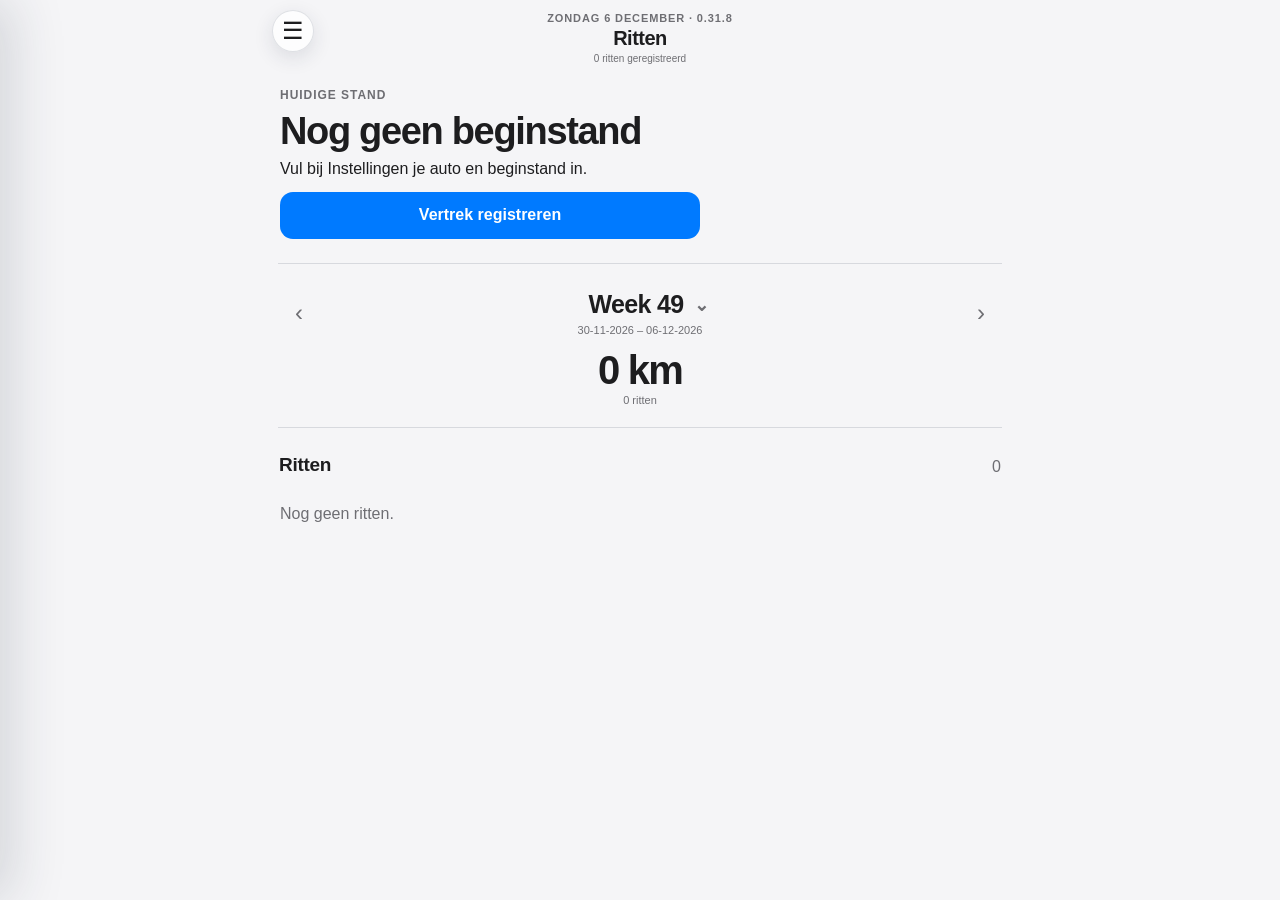
==== commit 3aca724d: "Maak tijdinstellingen bereikbaar als vaste pagina" ====
--- a/index.html
+++ b/index.html
@@ -555,7 +555,7 @@
 <script>
 (()=>{
 'use strict';
-const APP_BUILD='0.31.7',KEY='kmreg-v4-data',APP_MODE_KEY='kmreg-active-app-v1',TIME_STORAGE_KEY='urenregistratie.pwa.v1',REGISTRATION_IDENTITY_KEY='registratie-identiteiten-v1',REGISTRATION_MODEL_SCHEMA='registratie-model.v1',REGISTRATION_EXPORT_KIND='complete_backup',GEOCODE_CACHE_KEY='kmreg-geocode-cache-v1',GEOCODER_DEFAULT_BASE='https://nominatim.openstreetmap.org',SCREEN_EDGE_SWIPE_ZONE=32,SCREEN_EDGE_SWIPE_DISTANCE=72;
+const APP_BUILD='0.31.8',KEY='kmreg-v4-data',APP_MODE_KEY='kmreg-active-app-v1',TIME_STORAGE_KEY='urenregistratie.pwa.v1',REGISTRATION_IDENTITY_KEY='registratie-identiteiten-v1',REGISTRATION_MODEL_SCHEMA='registratie-model.v1',REGISTRATION_EXPORT_KIND='complete_backup',GEOCODE_CACHE_KEY='kmreg-geocode-cache-v1',GEOCODER_DEFAULT_BASE='https://nominatim.openstreetmap.org',SCREEN_EDGE_SWIPE_ZONE=32,SCREEN_EDGE_SWIPE_DISTANCE=72;
 const DEFAULT={settings:{name:'',vehicleBrand:'',vehicleModel:'',plate:'',initialOdometer:'',registrationStart:new Date().toISOString().slice(0,10),reportEmail:'',recognitionRadius:500,privateDays:[],privateTimeStart:'',privateTimeEnd:'',navigationMode:'system',lastBackupAt:null,swipeDeleteEnabled:true,destinationTimeWindowHours:2,geocoderBaseUrl:GEOCODER_DEFAULT_BASE,locationSortMode:'smart'},locations:[],trips:[],events:[],trackPoints:[],activeTrip:null,lastEndpoint:null,lastCompletion:null};
 let data=load(),view='ride',appMode=localStorage.getItem(APP_MODE_KEY)==='time'?'time':'kilometers',timeAppView='home',selectedWeek=new Date(),periodMode='week',gpsWatch=null,gpsTimer=null,gpsLatest=null,odoSwipe=null,periodGesture=null,periodLastTap=0,expandedTripId=null,tripSwipe=null,trackStoreReady=false,trackDbPromise=null,settingsLocationCheck=0,geocodeQueue=Promise.resolve(),geocodeLastAt=0,expandedLocationId=null,settingsLocationsOpen=false,settingsLocationOriginId=null,screenSwipe=null,editorReturnView='ride',editingTripId=null,editingLocationId=null,editingLocationSeed=null,startDraft=null,arrivalDraft=null;
 const app=document.getElementById('app'),modal=document.getElementById('modal'),modalPanel=document.getElementById('modalPanel'),toastEl=document.getElementById('toast'),topAction=document.getElementById('topAction'),printReportEl=document.getElementById('printReport'),appModeToggle=document.getElementById('appModeToggle'),appModeLabel=document.getElementById('appModeLabel'),appModeMeta=document.getElementById('appModeMeta'),timeAppFrame=document.getElementById('timeAppFrame');
@@ -1119,7 +1119,7 @@
 function download(blob,name){const a=document.createElement('a');a.href=URL.createObjectURL(blob);a.download=name;document.body.appendChild(a);a.click();setTimeout(()=>{URL.revokeObjectURL(a.href);a.remove()},1000)}
 })();
 </script>
-<script src="./shell-ui.js?v=0.31.7"></script>
-<script src="./shell-ui-stable.js?v=0.31.7"></script>
+<script src="./shell-ui.js?v=0.31.8"></script>
+<script src="./shell-ui-stable.js?v=0.31.8"></script>
 </body>
 </html>
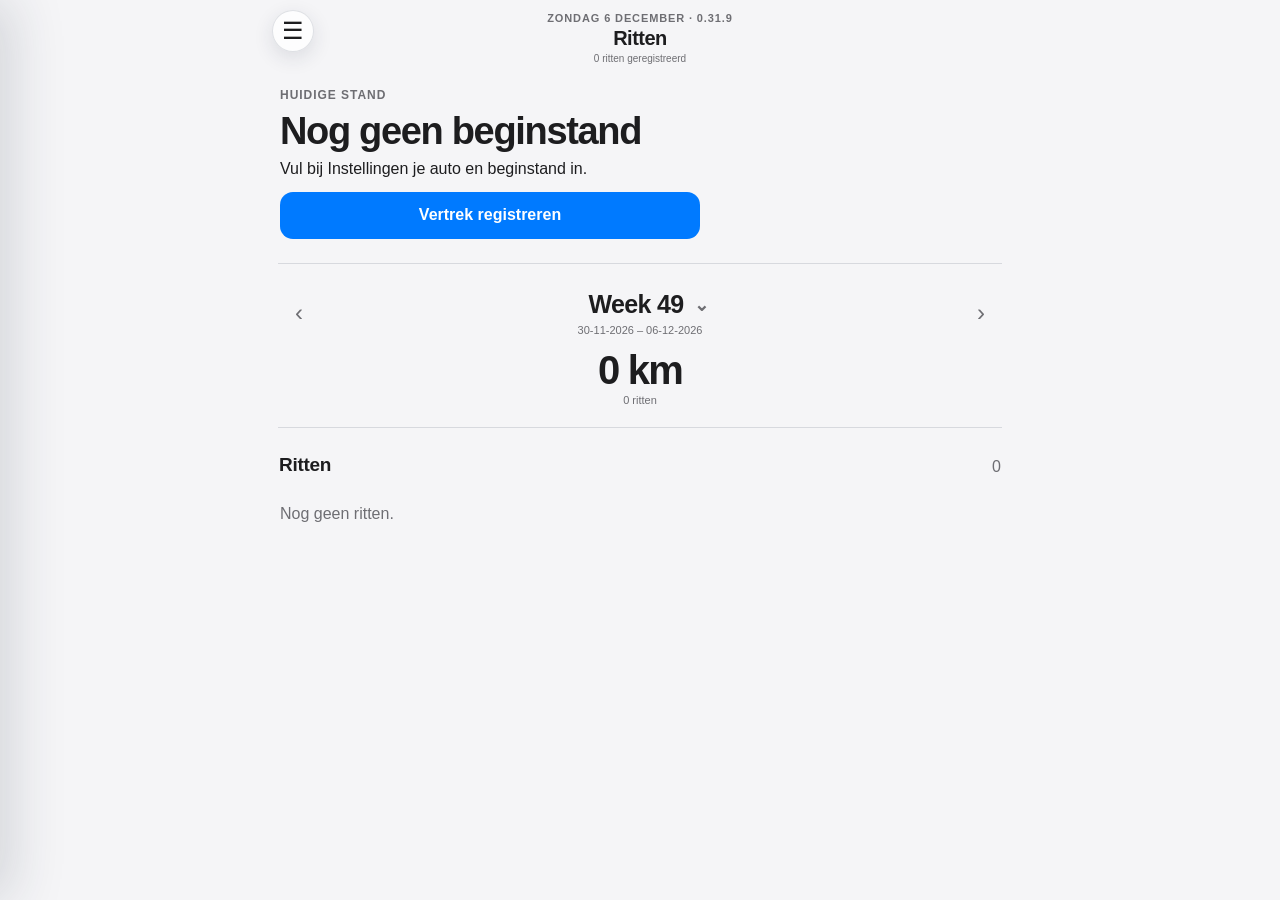
==== commit abdeef5f: "Verwijder verouderde automatische PWA-herstelroute" ====
--- a/index.html
+++ b/index.html
@@ -11,27 +11,6 @@
 <link rel="manifest" href="./manifest.webmanifest">
 <link rel="icon" href="./app-icon.svg" type="image/svg+xml">
 <title>Kilometerregistratie</title>
-<script>
-(()=>{
-  const repairKey='kmreg-emergency-repair-0.31.5';
-  const params=new URLSearchParams(location.search);
-  try{
-    if(params.get('recovered')==='0.31.5'){
-      localStorage.setItem(repairKey,'done');
-      return;
-    }
-    if(localStorage.getItem(repairKey)==='done')return;
-  }catch(_){}
-
-  const target='./import.html?repair=1&source=installed-app&v=0.31.5&ts='+Date.now();
-  const targetHtml=target.replaceAll('&','&amp;');
-  window.stop();
-  document.open();
-  document.write('<!doctype html><html lang="nl"><head><meta charset="utf-8"><meta name="viewport" content="width=device-width,initial-scale=1,viewport-fit=cover"><meta name="theme-color" content="#0a0c0f"><meta http-equiv="refresh" content="0;url='+targetHtml+'"><title>App herstellen</title><style>html,body{margin:0;min-height:100%;background:#0a0c0f;color:#f4f7fb;font-family:-apple-system,BlinkMacSystemFont,"Segoe UI",sans-serif}body{display:grid;place-items:center;min-height:100dvh;padding:24px;box-sizing:border-box;text-align:center}main{max-width:360px}h1{margin:0 0 8px;font-size:24px}p{margin:0;color:#9aa7b7;line-height:1.5}</style></head><body><main><h1>App herstellen…</h1><p>De veilige versie wordt geopend. Je registraties blijven bewaard.</p></main></body></html>');
-  document.close();
-  location.replace(target);
-})();
-</script>
 <style>
 :root{--bg:#0d1117;--card:#161b22;--card2:#1d2430;--text:#f4f7fb;--muted:#9aa7b7;--line:#2a3442;--accent:#4da3ff;--good:#49d17d;--warn:#ffbd4a;--bad:#ff6767;--r:18px}
 *{box-sizing:border-box;min-width:0}html,body{margin:0;background:var(--bg);color:var(--text);font-family:-apple-system,BlinkMacSystemFont,"Segoe UI",sans-serif}body{min-height:100dvh}button,input,select,textarea{font:inherit}.shell{width:100%;max-width:820px;margin:auto;padding:env(safe-area-inset-top) 16px calc(28px + env(safe-area-inset-bottom))}.top{position:sticky;top:0;z-index:10;display:flex;justify-content:space-between;align-items:center;padding:16px 0 20px;background:var(--bg)}.eyebrow,.kicker{font-size:12px;color:var(--muted);text-transform:uppercase;letter-spacing:.08em;font-weight:700}.top h1{margin:3px 0 0;font-size:24px}.hero,.box,.list-item,.summary,.notice,.empty,.accordion{background:var(--card);border:1px solid var(--line);border-radius:var(--r)}.hero{padding:20px;margin-bottom:16px}.hero h2{margin:7px 0;font-size:27px;line-height:1.15}.muted,small,.hint{color:var(--muted)}.btn,.mini,.iconbtn,.action{border:0;cursor:pointer}.btn{min-height:47px;padding:13px 15px;border-radius:13px;background:var(--accent);color:#fff;font-weight:750}.btn.secondary{background:var(--card2);border:1px solid var(--line)}.btn.danger{background:#4b1f24}.btn.full{width:100%}.mini,.iconbtn{padding:9px 11px;border-radius:11px;background:var(--card);border:1px solid var(--line);color:var(--text)}.row{display:flex;gap:9px;flex-wrap:wrap}.row>.btn{flex:1 1 150px}.section{margin-top:20px}.section-title{display:flex;justify-content:space-between;align-items:end;gap:10px;margin-bottom:9px}.section-title h2{margin:0;font-size:20px}.week-head{display:grid;grid-template-columns:42px 1fr 42px;align-items:center;gap:8px;margin-bottom:10px}.week-center{text-align:center}.week-center strong,.week-center small{display:block}.period-tabs{display:grid;grid-template-columns:repeat(4,minmax(0,1fr));gap:5px;padding:5px;margin-bottom:10px;border:1px solid var(--line);border-radius:13px;background:#101722}.period-tabs button{min-width:0;padding:9px 6px;border:0;border-radius:9px;background:transparent;color:var(--muted);font-size:12px;font-weight:750;cursor:pointer}.period-tabs button.active{background:var(--card2);color:var(--text)}.ride-tools{display:grid;grid-template-columns:repeat(2,minmax(0,1fr));gap:8px;margin-top:9px}.ride-tool{padding:11px 12px;border:1px solid var(--line);border-radius:12px;background:#101722;color:var(--text);font-weight:700;text-align:center;cursor:pointer}.route-points{display:grid;gap:7px;margin-top:10px}.route-point{display:flex;gap:9px;align-items:flex-start;padding:10px 11px;border:1px solid var(--line);border-radius:11px;background:#101722}.route-point-icon{flex:0 0 26px;font-size:18px;text-align:center}.route-point-main{flex:1}.route-point-main strong,.route-point-main small{display:block}.route-point-main small{margin-top:2px}.route-point-km{white-space:nowrap;font-size:12px;color:var(--muted)}.summary{overflow:hidden}.summary-head{padding:16px}.summary-label{font-size:11px;color:var(--muted);text-transform:uppercase;letter-spacing:.06em;font-weight:700}.summary-total{display:flex;justify-content:space-between;align-items:end;gap:10px;margin-top:6px}.summary-total strong{font-size:30px;line-height:1}.summary-parts{display:flex;border-top:1px solid var(--line)}.summary-part{flex:1;padding:12px 13px}.summary-part+.summary-part{border-left:1px solid var(--line)}.summary-part span,.summary-part strong{display:block}.summary-part span{font-size:11px;color:var(--muted)}.summary-part strong{margin-top:3px;font-size:16px}.list{display:grid;gap:9px}.list-item{display:flex;align-items:center;gap:11px;padding:13px}.trip{cursor:pointer}.trip-date{flex:0 0 58px;font-size:12px;color:var(--muted)}.trip-main{flex:1;overflow:hidden}.trip-main strong,.trip-main small{display:block}.trip-main small{margin-top:3px}.trip-km{font-weight:800;white-space:nowrap}.chev{font-size:24px;color:var(--muted)}.empty{padding:20px;text-align:center;color:var(--muted)}.form-group{margin:13px 0;width:100%;overflow:hidden}.form-group label{display:block;margin-bottom:6px;font-size:13px;font-weight:700}.form-group input,.form-group select,.form-group textarea{display:block;width:100%;max-width:100%;min-width:0;padding:12px;border:1px solid var(--line);border-radius:11px;background:#0f141b;color:var(--text)}.form-group input[type=date],.form-group input[type=datetime-local]{width:100%;min-width:0;max-width:100%}.form-group textarea{min-height:86px;resize:vertical}.hint{font-size:12px;line-height:1.4}.notice{padding:13px;color:var(--muted);margin:12px 0}.notice.warning{border-color:#6b5424;color:#ffd98a}.route{padding:13px;margin:10px 0;border:1px solid var(--line);border-radius:13px;background:#101722}.route strong,.route small{display:block}.route small{margin-top:4px}.status{display:inline-flex;align-items:center;gap:6px;padding:6px 9px;border:1px solid var(--line);border-radius:999px;font-size:12px;color:var(--muted)}.dot{width:8px;height:8px;border-radius:50%;background:var(--good)}
@@ -555,7 +534,7 @@
 <script>
 (()=>{
 'use strict';
-const APP_BUILD='0.31.8',KEY='kmreg-v4-data',APP_MODE_KEY='kmreg-active-app-v1',TIME_STORAGE_KEY='urenregistratie.pwa.v1',REGISTRATION_IDENTITY_KEY='registratie-identiteiten-v1',REGISTRATION_MODEL_SCHEMA='registratie-model.v1',REGISTRATION_EXPORT_KIND='complete_backup',GEOCODE_CACHE_KEY='kmreg-geocode-cache-v1',GEOCODER_DEFAULT_BASE='https://nominatim.openstreetmap.org',SCREEN_EDGE_SWIPE_ZONE=32,SCREEN_EDGE_SWIPE_DISTANCE=72;
+const APP_BUILD='0.31.9',KEY='kmreg-v4-data',APP_MODE_KEY='kmreg-active-app-v1',TIME_STORAGE_KEY='urenregistratie.pwa.v1',REGISTRATION_IDENTITY_KEY='registratie-identiteiten-v1',REGISTRATION_MODEL_SCHEMA='registratie-model.v1',REGISTRATION_EXPORT_KIND='complete_backup',GEOCODE_CACHE_KEY='kmreg-geocode-cache-v1',GEOCODER_DEFAULT_BASE='https://nominatim.openstreetmap.org',SCREEN_EDGE_SWIPE_ZONE=32,SCREEN_EDGE_SWIPE_DISTANCE=72;
 const DEFAULT={settings:{name:'',vehicleBrand:'',vehicleModel:'',plate:'',initialOdometer:'',registrationStart:new Date().toISOString().slice(0,10),reportEmail:'',recognitionRadius:500,privateDays:[],privateTimeStart:'',privateTimeEnd:'',navigationMode:'system',lastBackupAt:null,swipeDeleteEnabled:true,destinationTimeWindowHours:2,geocoderBaseUrl:GEOCODER_DEFAULT_BASE,locationSortMode:'smart'},locations:[],trips:[],events:[],trackPoints:[],activeTrip:null,lastEndpoint:null,lastCompletion:null};
 let data=load(),view='ride',appMode=localStorage.getItem(APP_MODE_KEY)==='time'?'time':'kilometers',timeAppView='home',selectedWeek=new Date(),periodMode='week',gpsWatch=null,gpsTimer=null,gpsLatest=null,odoSwipe=null,periodGesture=null,periodLastTap=0,expandedTripId=null,tripSwipe=null,trackStoreReady=false,trackDbPromise=null,settingsLocationCheck=0,geocodeQueue=Promise.resolve(),geocodeLastAt=0,expandedLocationId=null,settingsLocationsOpen=false,settingsLocationOriginId=null,screenSwipe=null,editorReturnView='ride',editingTripId=null,editingLocationId=null,editingLocationSeed=null,startDraft=null,arrivalDraft=null;
 const app=document.getElementById('app'),modal=document.getElementById('modal'),modalPanel=document.getElementById('modalPanel'),toastEl=document.getElementById('toast'),topAction=document.getElementById('topAction'),printReportEl=document.getElementById('printReport'),appModeToggle=document.getElementById('appModeToggle'),appModeLabel=document.getElementById('appModeLabel'),appModeMeta=document.getElementById('appModeMeta'),timeAppFrame=document.getElementById('timeAppFrame');
@@ -1119,7 +1098,7 @@
 function download(blob,name){const a=document.createElement('a');a.href=URL.createObjectURL(blob);a.download=name;document.body.appendChild(a);a.click();setTimeout(()=>{URL.revokeObjectURL(a.href);a.remove()},1000)}
 })();
 </script>
-<script src="./shell-ui.js?v=0.31.8"></script>
-<script src="./shell-ui-stable.js?v=0.31.8"></script>
+<script src="./shell-ui.js?v=0.31.9"></script>
+<script src="./shell-ui-stable.js?v=0.31.9"></script>
 </body>
 </html>
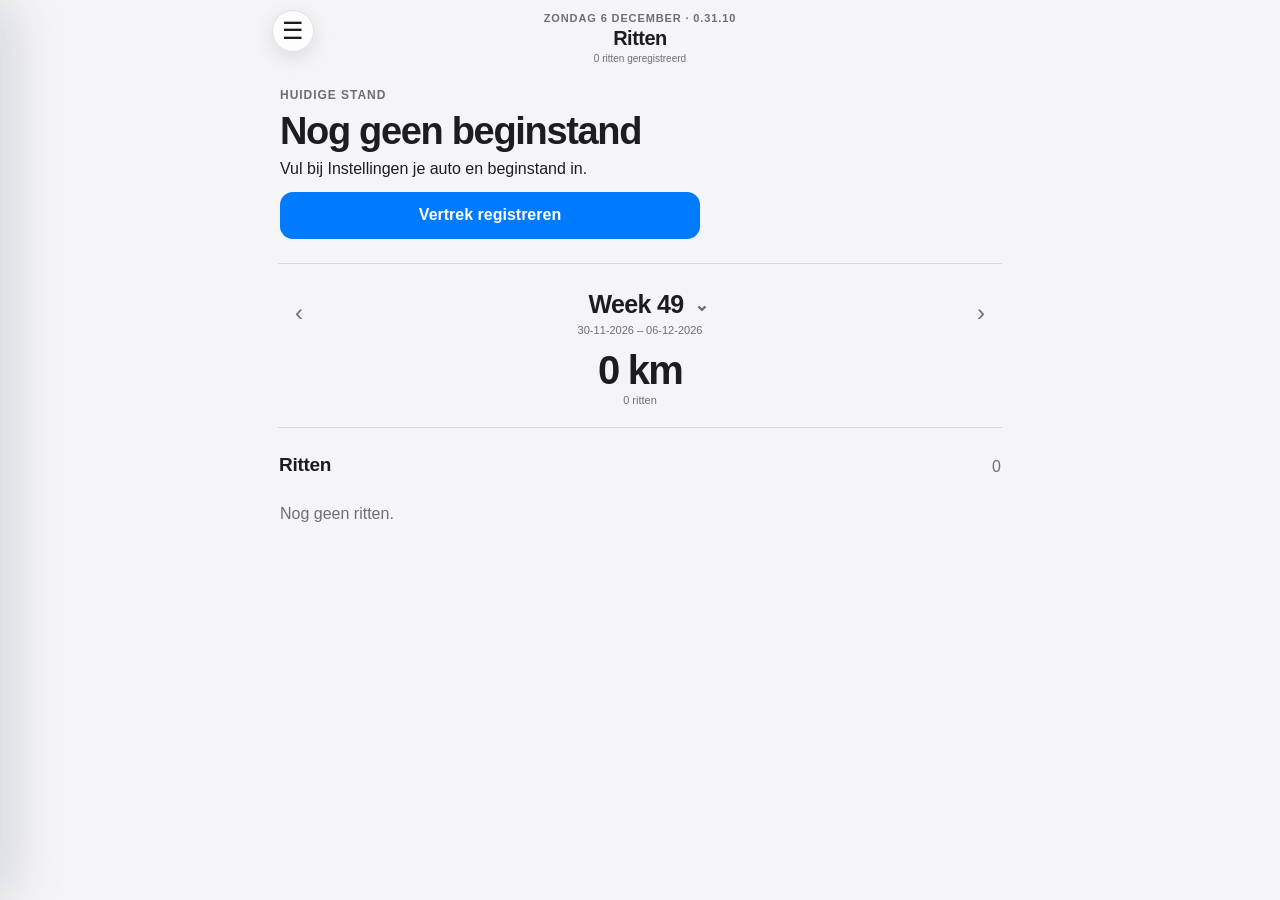
==== commit 34fe4550: "Stop oneindige schermupdate in app-shell" ====
--- a/index.html
+++ b/index.html
@@ -534,7 +534,7 @@
 <script>
 (()=>{
 'use strict';
-const APP_BUILD='0.31.9',KEY='kmreg-v4-data',APP_MODE_KEY='kmreg-active-app-v1',TIME_STORAGE_KEY='urenregistratie.pwa.v1',REGISTRATION_IDENTITY_KEY='registratie-identiteiten-v1',REGISTRATION_MODEL_SCHEMA='registratie-model.v1',REGISTRATION_EXPORT_KIND='complete_backup',GEOCODE_CACHE_KEY='kmreg-geocode-cache-v1',GEOCODER_DEFAULT_BASE='https://nominatim.openstreetmap.org',SCREEN_EDGE_SWIPE_ZONE=32,SCREEN_EDGE_SWIPE_DISTANCE=72;
+const APP_BUILD='0.31.10',KEY='kmreg-v4-data',APP_MODE_KEY='kmreg-active-app-v1',TIME_STORAGE_KEY='urenregistratie.pwa.v1',REGISTRATION_IDENTITY_KEY='registratie-identiteiten-v1',REGISTRATION_MODEL_SCHEMA='registratie-model.v1',REGISTRATION_EXPORT_KIND='complete_backup',GEOCODE_CACHE_KEY='kmreg-geocode-cache-v1',GEOCODER_DEFAULT_BASE='https://nominatim.openstreetmap.org',SCREEN_EDGE_SWIPE_ZONE=32,SCREEN_EDGE_SWIPE_DISTANCE=72;
 const DEFAULT={settings:{name:'',vehicleBrand:'',vehicleModel:'',plate:'',initialOdometer:'',registrationStart:new Date().toISOString().slice(0,10),reportEmail:'',recognitionRadius:500,privateDays:[],privateTimeStart:'',privateTimeEnd:'',navigationMode:'system',lastBackupAt:null,swipeDeleteEnabled:true,destinationTimeWindowHours:2,geocoderBaseUrl:GEOCODER_DEFAULT_BASE,locationSortMode:'smart'},locations:[],trips:[],events:[],trackPoints:[],activeTrip:null,lastEndpoint:null,lastCompletion:null};
 let data=load(),view='ride',appMode=localStorage.getItem(APP_MODE_KEY)==='time'?'time':'kilometers',timeAppView='home',selectedWeek=new Date(),periodMode='week',gpsWatch=null,gpsTimer=null,gpsLatest=null,odoSwipe=null,periodGesture=null,periodLastTap=0,expandedTripId=null,tripSwipe=null,trackStoreReady=false,trackDbPromise=null,settingsLocationCheck=0,geocodeQueue=Promise.resolve(),geocodeLastAt=0,expandedLocationId=null,settingsLocationsOpen=false,settingsLocationOriginId=null,screenSwipe=null,editorReturnView='ride',editingTripId=null,editingLocationId=null,editingLocationSeed=null,startDraft=null,arrivalDraft=null;
 const app=document.getElementById('app'),modal=document.getElementById('modal'),modalPanel=document.getElementById('modalPanel'),toastEl=document.getElementById('toast'),topAction=document.getElementById('topAction'),printReportEl=document.getElementById('printReport'),appModeToggle=document.getElementById('appModeToggle'),appModeLabel=document.getElementById('appModeLabel'),appModeMeta=document.getElementById('appModeMeta'),timeAppFrame=document.getElementById('timeAppFrame');
@@ -1098,7 +1098,7 @@
 function download(blob,name){const a=document.createElement('a');a.href=URL.createObjectURL(blob);a.download=name;document.body.appendChild(a);a.click();setTimeout(()=>{URL.revokeObjectURL(a.href);a.remove()},1000)}
 })();
 </script>
-<script src="./shell-ui.js?v=0.31.9"></script>
-<script src="./shell-ui-stable.js?v=0.31.9"></script>
+<script src="./shell-ui.js?v=0.31.10"></script>
+<script src="./shell-ui-stable.js?v=0.31.10"></script>
 </body>
 </html>
